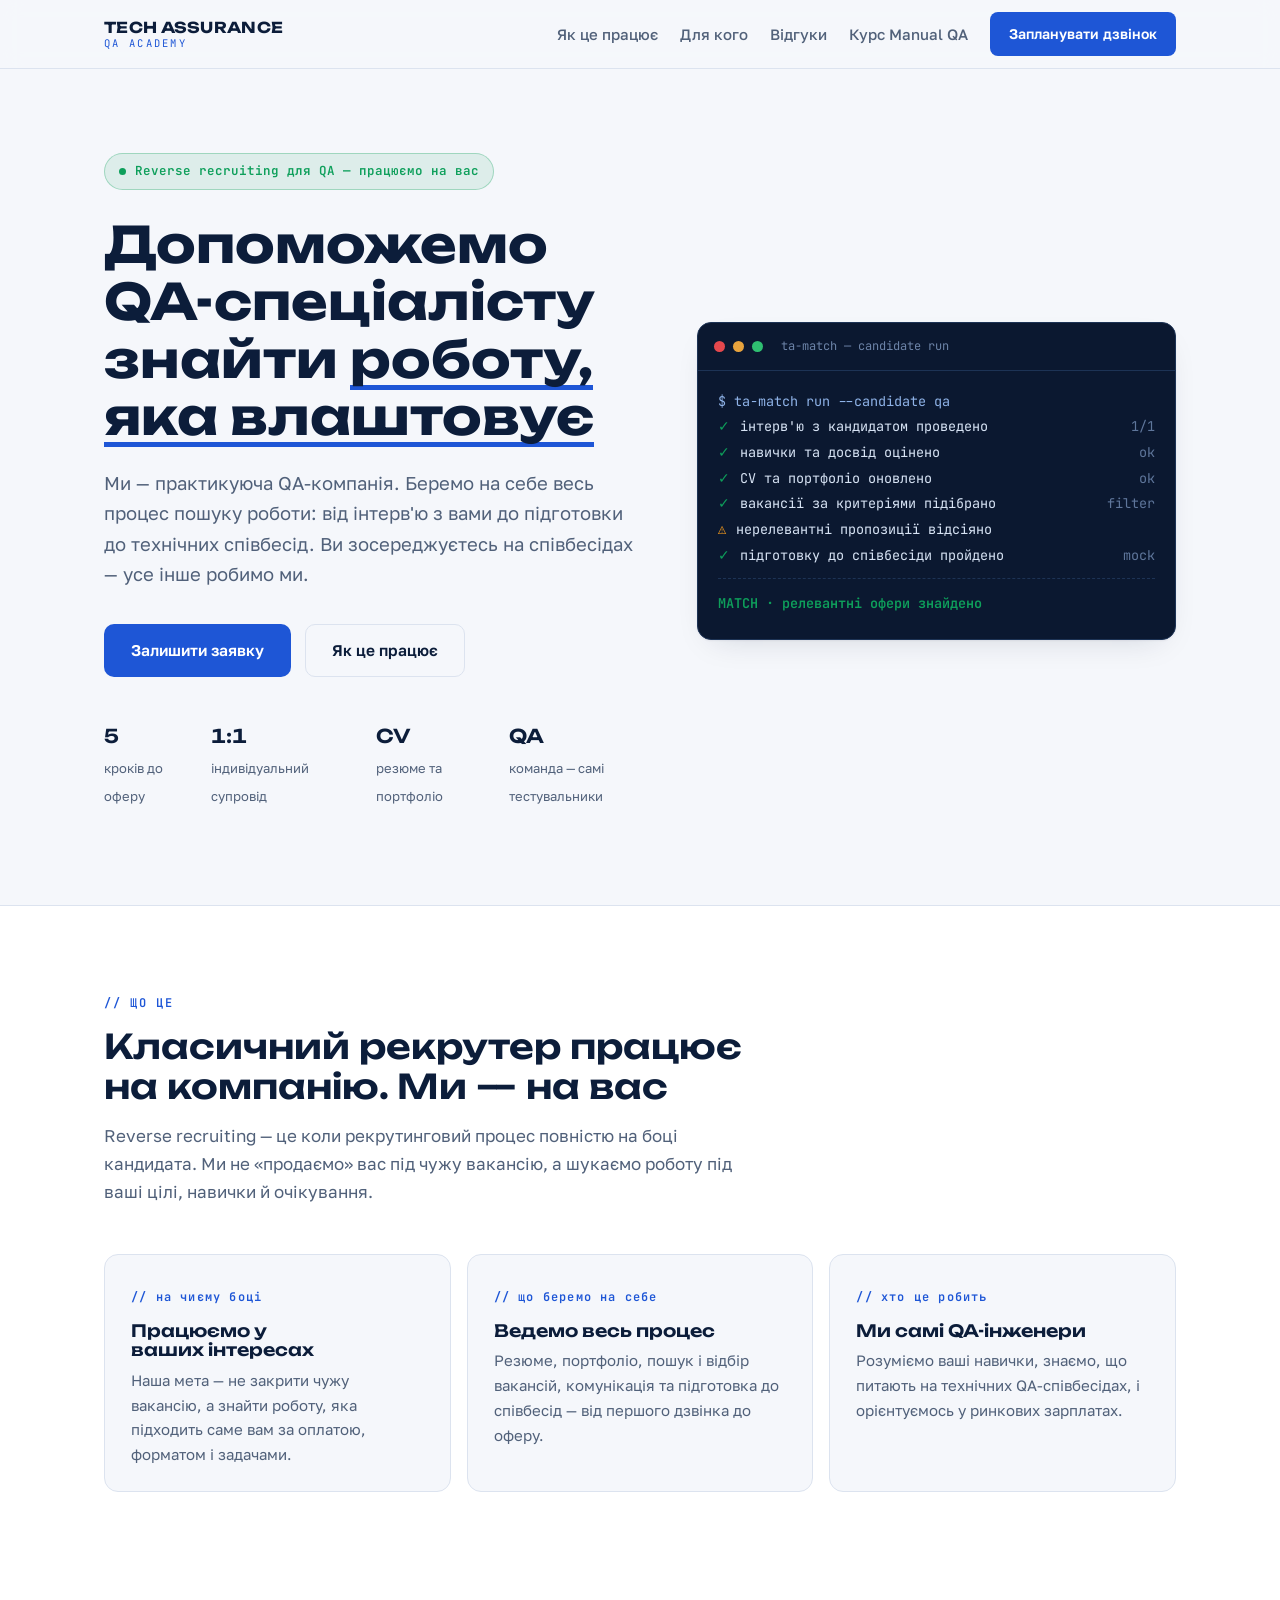
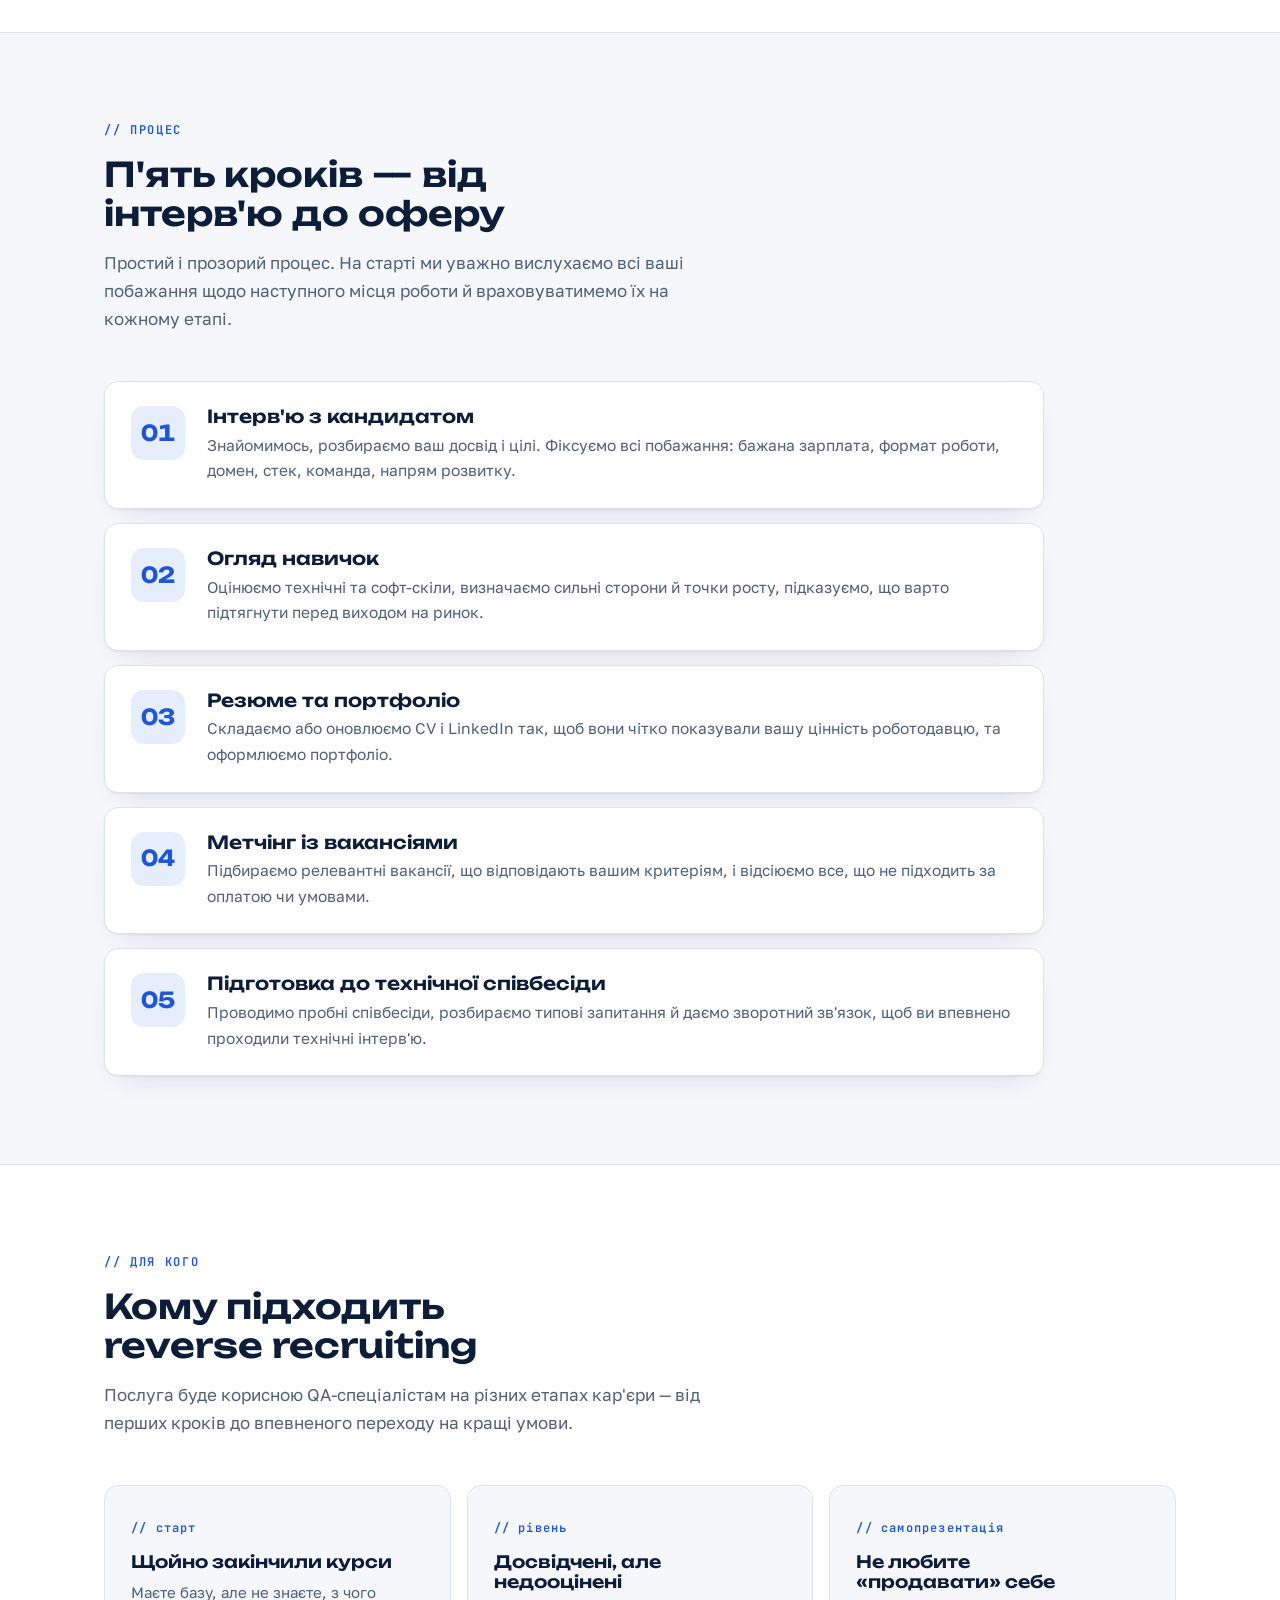
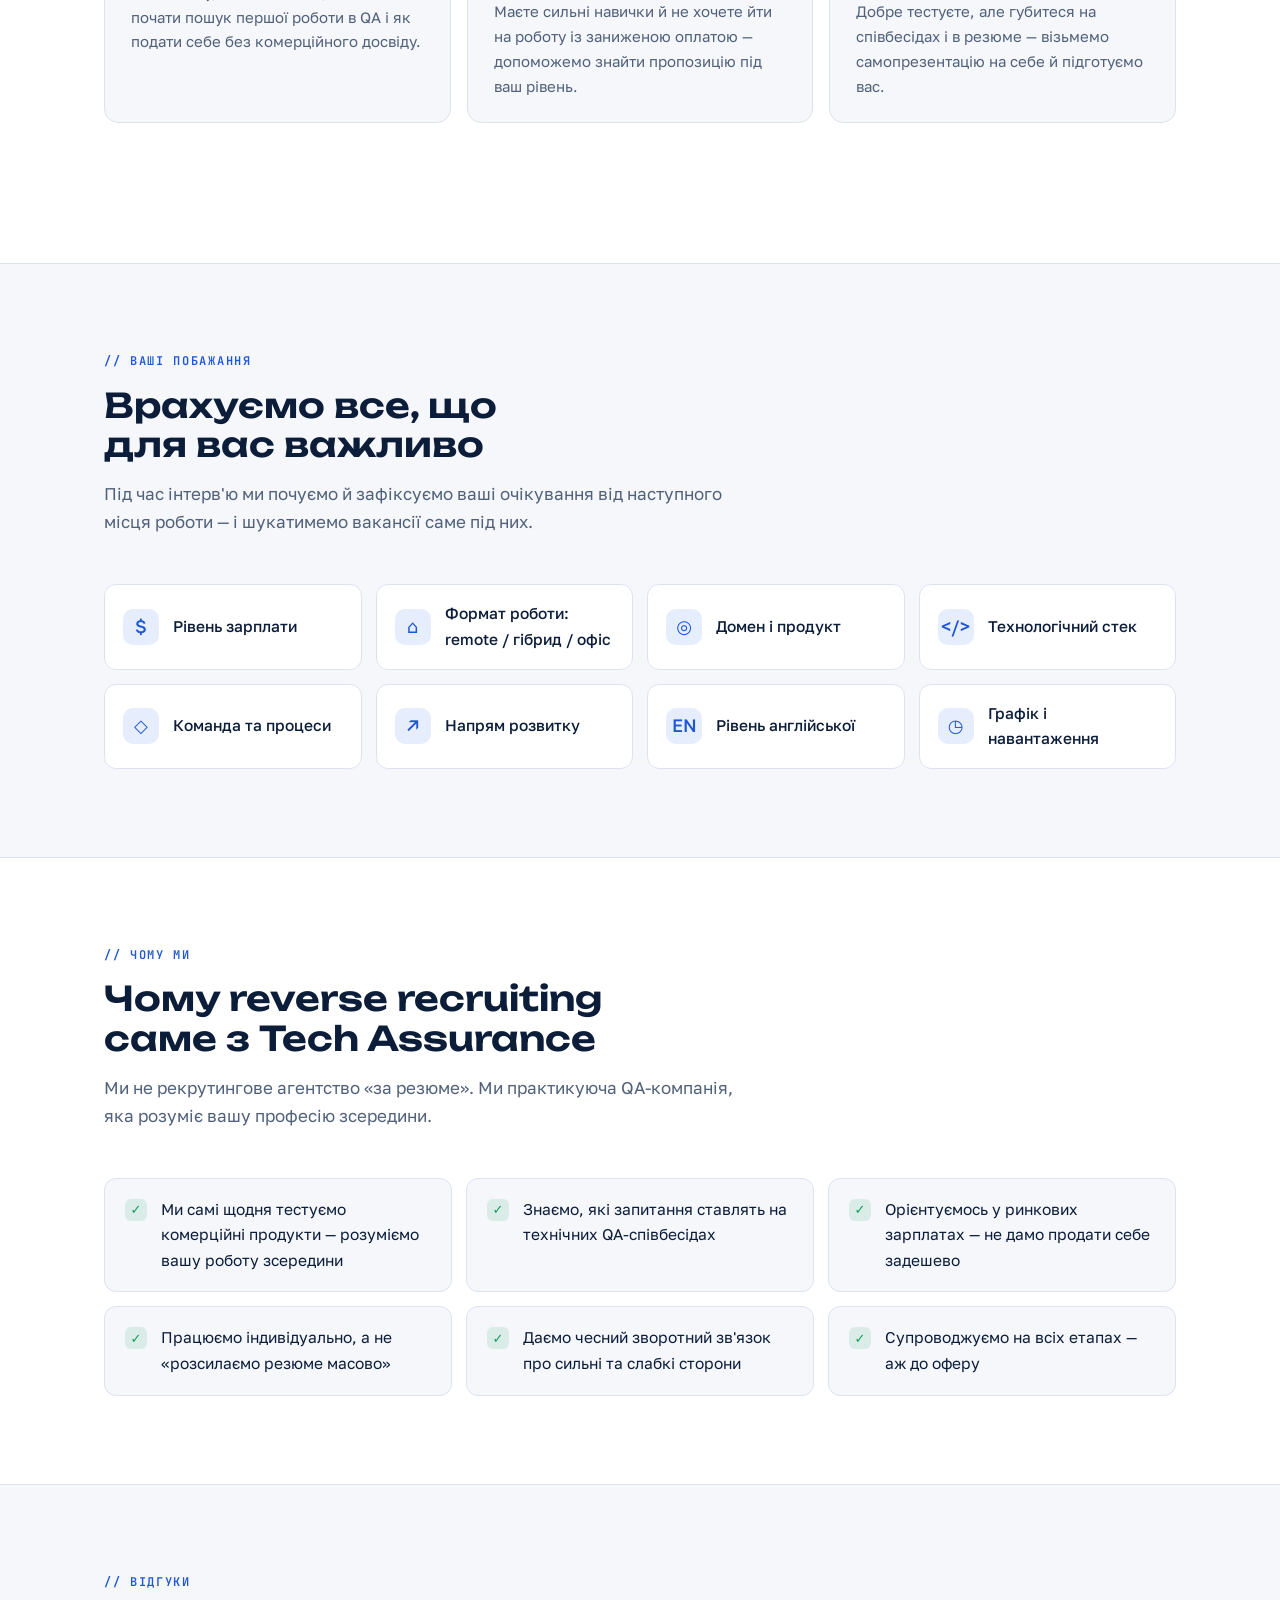
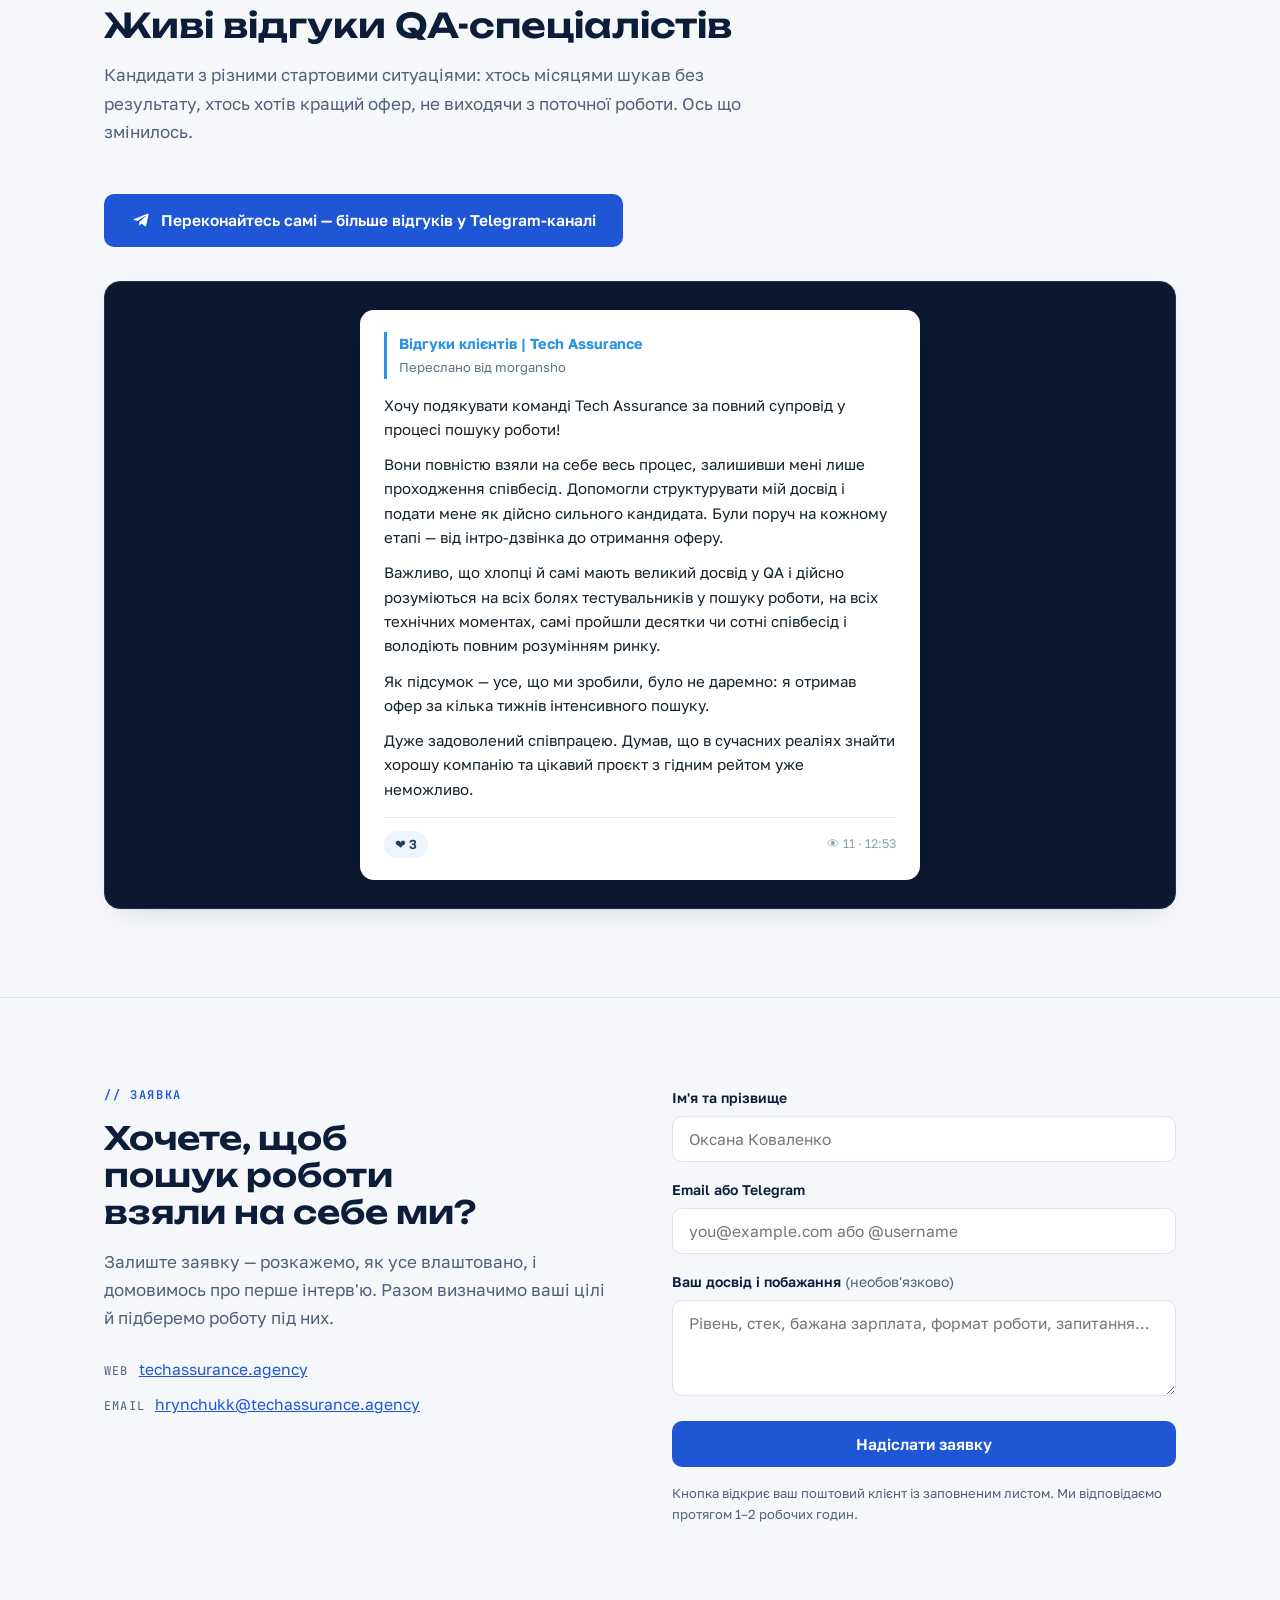
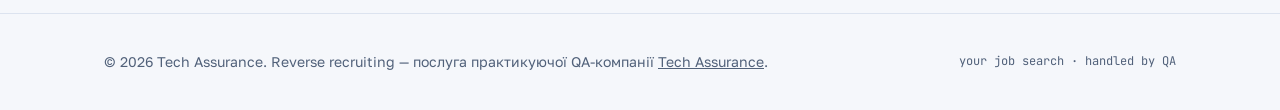
==== reverse-recruiting.html @ fc970a78 "Header CTA on Reverse Recruiting → "Запланувати дзвінок" (Calendly) Replace the header's "Залишити з" ====
<!DOCTYPE html>
<html lang="uk">
<head>
<meta charset="UTF-8">
<meta name="viewport" content="width=device-width, initial-scale=1.0">
<title>Reverse Recruiting для QA — Tech Assurance</title>
<link rel="icon" href="assets/favicon.svg" type="image/svg+xml">
<link rel="icon" href="assets/favicon-32.png" sizes="32x32" type="image/png">
<link rel="apple-touch-icon" href="assets/apple-touch-icon.png">
<meta name="description" content="Reverse recruiting для QA-спеціалістів від практикуючої QA-компанії Tech Assurance. Беремо на себе весь процес пошуку роботи: інтерв'ю, огляд навичок, резюме, метчінг з вакансіями та підготовку до технічних співбесід.">
<link rel="preconnect" href="https://fonts.googleapis.com">
<link rel="preconnect" href="https://fonts.gstatic.com" crossorigin>
<link href="https://fonts.googleapis.com/css2?family=Unbounded:wght@500;600;700&family=Golos+Text:wght@400;500;600&family=JetBrains+Mono:wght@400;600&display=swap" rel="stylesheet">
<link rel="stylesheet" href="assets/styles.css">
<script>document.documentElement.classList.add("js");</script>
</head>
<body>

<header class="site-header">
  <div class="wrap">
    <a class="logo" href="index.html" aria-label="Tech Assurance — на головну">
      <strong>TECH ASSURANCE</strong>
      <span>QA Academy</span>
    </a>
    <nav class="nav" id="nav" aria-label="Основна навігація">
      <a href="#process">Як це працює</a>
      <a href="#who">Для кого</a>
      <a href="#reviews">Відгуки</a>
      <a href="index.html">Курс Manual QA</a>
      <a class="btn btn-primary btn-sm" href="https://calendly.com/team-techassurance/30min" target="_blank" rel="noopener">Запланувати дзвінок</a>
    </nav>
    <button class="nav-toggle" id="navToggle" aria-expanded="false" aria-controls="nav" aria-label="Відкрити меню">☰</button>
  </div>
</header>

<main id="top">

  <!-- ================= HERO ================= -->
  <section class="hero" aria-labelledby="hero-title">
    <div class="wrap">
      <div>
        <span class="hero-badge"><i class="dot" aria-hidden="true"></i>Reverse recruiting для QA — працюємо на вас</span>
        <h1 id="hero-title">Допоможемо QA-спеціалісту знайти <em>роботу, яка влаштовує</em></h1>
        <p class="hero-sub">Ми — практикуюча QA-компанія. Беремо на себе весь процес пошуку роботи: від інтерв'ю з вами до підготовки до технічних співбесід. Ви зосереджуєтесь на співбесідах — усе інше робимо ми.</p>
        <div class="hero-cta">
          <a class="btn btn-primary" href="#apply">Залишити заявку</a>
          <a class="btn btn-ghost" href="#process">Як це працює</a>
        </div>
        <div class="hero-stats" role="list">
          <div role="listitem"><strong>5</strong><span>кроків до оферу</span></div>
          <div role="listitem"><strong>1:1</strong><span>індивідуальний супровід</span></div>
          <div role="listitem"><strong>CV</strong><span>резюме та портфоліо</span></div>
          <div role="listitem"><strong>QA</strong><span>команда — самі тестувальники</span></div>
        </div>
      </div>

      <div class="term" aria-hidden="true">
        <div class="term-bar"><i></i><i></i><i></i><span>ta-match — candidate run</span></div>
        <div class="term-body">
          <div class="line"><span class="cmd">$ ta-match run --candidate qa</span></div>
          <div class="line"><span class="ok">✓</span> інтерв'ю з кандидатом проведено <span class="dim">1/1</span></div>
          <div class="line"><span class="ok">✓</span> навички та досвід оцінено <span class="dim">ok</span></div>
          <div class="line"><span class="ok">✓</span> CV та портфоліо оновлено <span class="dim">ok</span></div>
          <div class="line"><span class="ok">✓</span> вакансії за критеріями підібрано <span class="dim">filter</span></div>
          <div class="line"><span class="warn-t">⚠</span> нерелевантні пропозиції відсіяно</div>
          <div class="line"><span class="ok">✓</span> підготовку до співбесіди пройдено <span class="dim">mock</span></div>
          <div class="line result">MATCH · релевантні офери знайдено</div>
        </div>
      </div>
    </div>
  </section>

  <!-- ================= WHAT IS RR ================= -->
  <section class="band" aria-labelledby="what-title">
    <div class="wrap">
      <div class="section-head reveal">
        <span class="eyebrow">// що це</span>
        <h2 id="what-title">Класичний рекрутер працює на компанію. Ми — на вас</h2>
        <p>Reverse recruiting — це коли рекрутинговий процес повністю на боці кандидата. Ми не «продаємо» вас під чужу вакансію, а шукаємо роботу під ваші цілі, навички й очікування.</p>
      </div>
      <div class="hire-cards">
        <div class="hire-card reveal">
          <span class="num">// на чиєму боці</span>
          <h3>Працюємо у ваших інтересах</h3>
          <p>Наша мета — не закрити чужу вакансію, а знайти роботу, яка підходить саме вам за оплатою, форматом і задачами.</p>
        </div>
        <div class="hire-card reveal">
          <span class="num">// що беремо на себе</span>
          <h3>Ведемо весь процес</h3>
          <p>Резюме, портфоліо, пошук і відбір вакансій, комунікація та підготовка до співбесід — від першого дзвінка до оферу.</p>
        </div>
        <div class="hire-card reveal">
          <span class="num">// хто це робить</span>
          <h3>Ми самі QA-інженери</h3>
          <p>Розуміємо ваші навички, знаємо, що питають на технічних QA-співбесідах, і орієнтуємось у ринкових зарплатах.</p>
        </div>
      </div>
    </div>
  </section>

  <!-- ================= PROCESS ================= -->
  <section id="process" aria-labelledby="process-title">
    <div class="wrap">
      <div class="section-head reveal">
        <span class="eyebrow">// процес</span>
        <h2 id="process-title">П'ять кроків — від інтерв'ю до оферу</h2>
        <p>Простий і прозорий процес. На старті ми уважно вислухаємо всі ваші побажання щодо наступного місця роботи й враховуватимемо їх на кожному етапі.</p>
      </div>
      <div class="rr-steps">
        <div class="rr-step reveal">
          <div>
            <h3>Інтерв'ю з кандидатом</h3>
            <p>Знайомимось, розбираємо ваш досвід і цілі. Фіксуємо всі побажання: бажана зарплата, формат роботи, домен, стек, команда, напрям розвитку.</p>
          </div>
        </div>
        <div class="rr-step reveal">
          <div>
            <h3>Огляд навичок</h3>
            <p>Оцінюємо технічні та софт-скіли, визначаємо сильні сторони й точки росту, підказуємо, що варто підтягнути перед виходом на ринок.</p>
          </div>
        </div>
        <div class="rr-step reveal">
          <div>
            <h3>Резюме та портфоліо</h3>
            <p>Складаємо або оновлюємо CV і LinkedIn так, щоб вони чітко показували вашу цінність роботодавцю, та оформлюємо портфоліо.</p>
          </div>
        </div>
        <div class="rr-step reveal">
          <div>
            <h3>Метчінг із вакансіями</h3>
            <p>Підбираємо релевантні вакансії, що відповідають вашим критеріям, і відсіюємо все, що не підходить за оплатою чи умовами.</p>
          </div>
        </div>
        <div class="rr-step reveal">
          <div>
            <h3>Підготовка до технічної співбесіди</h3>
            <p>Проводимо пробні співбесіди, розбираємо типові запитання й даємо зворотний зв'язок, щоб ви впевнено проходили технічні інтерв'ю.</p>
          </div>
        </div>
      </div>
    </div>
  </section>

  <!-- ================= WHO ================= -->
  <section class="band" id="who" aria-labelledby="who-title">
    <div class="wrap">
      <div class="section-head reveal">
        <span class="eyebrow">// для кого</span>
        <h2 id="who-title">Кому підходить reverse recruiting</h2>
        <p>Послуга буде корисною QA-спеціалістам на різних етапах кар'єри — від перших кроків до впевненого переходу на кращі умови.</p>
      </div>
      <div class="hire-cards">
        <div class="hire-card reveal">
          <span class="num">// старт</span>
          <h3>Щойно закінчили курси</h3>
          <p>Маєте базу, але не знаєте, з чого почати пошук першої роботи в QA і як подати себе без комерційного досвіду.</p>
        </div>
        <div class="hire-card reveal">
          <span class="num">// рівень</span>
          <h3>Досвідчені, але недооцінені</h3>
          <p>Маєте сильні навички й не хочете йти на роботу із заниженою оплатою — допоможемо знайти пропозицію під ваш рівень.</p>
        </div>
        <div class="hire-card reveal">
          <span class="num">// самопрезентація</span>
          <h3>Не любите «продавати» себе</h3>
          <p>Добре тестуєте, але губитеся на співбесідах і в резюме — візьмемо самопрезентацію на себе й підготуємо вас.</p>
        </div>
      </div>
    </div>
  </section>

  <!-- ================= WISHES ================= -->
  <section id="wishes" aria-labelledby="wishes-title">
    <div class="wrap">
      <div class="section-head reveal">
        <span class="eyebrow">// ваші побажання</span>
        <h2 id="wishes-title">Врахуємо все, що для вас важливо</h2>
        <p>Під час інтерв'ю ми почуємо й зафіксуємо ваші очікування від наступного місця роботи — і шукатимемо вакансії саме під них.</p>
      </div>
      <div class="wish-grid">
        <div class="wish reveal"><span class="ic" aria-hidden="true">$</span>Рівень зарплати</div>
        <div class="wish reveal"><span class="ic" aria-hidden="true">⌂</span>Формат роботи: remote / гібрид / офіс</div>
        <div class="wish reveal"><span class="ic" aria-hidden="true">◎</span>Домен і продукт</div>
        <div class="wish reveal"><span class="ic" aria-hidden="true">&lt;/&gt;</span>Технологічний стек</div>
        <div class="wish reveal"><span class="ic" aria-hidden="true">◇</span>Команда та процеси</div>
        <div class="wish reveal"><span class="ic" aria-hidden="true">↗</span>Напрям розвитку</div>
        <div class="wish reveal"><span class="ic" aria-hidden="true">EN</span>Рівень англійської</div>
        <div class="wish reveal"><span class="ic" aria-hidden="true">◷</span>Графік і навантаження</div>
      </div>
    </div>
  </section>

  <!-- ================= WHY US ================= -->
  <section class="band" id="why" aria-labelledby="why-title">
    <div class="wrap">
      <div class="section-head reveal">
        <span class="eyebrow">// чому ми</span>
        <h2 id="why-title">Чому reverse recruiting саме з Tech Assurance</h2>
        <p>Ми не рекрутингове агентство «за резюме». Ми практикуюча QA-компанія, яка розуміє вашу професію зсередини.</p>
      </div>
      <div class="skills-grid">
        <div class="skill reveal"><span class="tick">✓</span>Ми самі щодня тестуємо комерційні продукти — розуміємо вашу роботу зсередини</div>
        <div class="skill reveal"><span class="tick">✓</span>Знаємо, які запитання ставлять на технічних QA-співбесідах</div>
        <div class="skill reveal"><span class="tick">✓</span>Орієнтуємось у ринкових зарплатах — не дамо продати себе задешево</div>
        <div class="skill reveal"><span class="tick">✓</span>Працюємо індивідуально, а не «розсилаємо резюме масово»</div>
        <div class="skill reveal"><span class="tick">✓</span>Даємо чесний зворотний зв'язок про сильні та слабкі сторони</div>
        <div class="skill reveal"><span class="tick">✓</span>Супроводжуємо на всіх етапах — аж до оферу</div>
      </div>
    </div>
  </section>

  <!-- ================= REVIEWS ================= -->
  <section id="reviews" aria-labelledby="reviews-title">
    <div class="wrap">
      <div class="section-head reveal">
        <span class="eyebrow">// відгуки</span>
        <h2 id="reviews-title">Живі відгуки QA-спеціалістів</h2>
        <p>Кандидати з різними стартовими ситуаціями: хтось місяцями шукав без результату, хтось хотів кращий офер, не виходячи з поточної роботи. Ось що змінилось.</p>
      </div>
      <a class="btn btn-primary tg-cta reveal" href="https://t.me/+P1o6_Ioq15U5MjE6" target="_blank" rel="noopener">
        <svg viewBox="0 0 24 24" fill="currentColor" aria-hidden="true"><path d="M9.78 18.65l.28-4.23 7.68-6.92c.34-.31-.07-.46-.52-.19L7.74 13.3 3.64 12c-.88-.25-.89-.86.2-1.3l15.97-6.16c.73-.33 1.43.18 1.15 1.3l-2.72 12.81c-.19.91-.74 1.13-1.5.71l-4.14-3.05-1.99 1.93c-.23.23-.42.42-.83.42z"/></svg>
        Переконайтесь самі — більше відгуків у Telegram-каналі
      </a>
      <div class="carousel reveal" aria-roledescription="карусель" aria-label="Відгуки клієнтів">
        <button class="car-toggle" type="button" aria-label="Пауза / відтворення">Пауза</button>
        <button class="car-btn car-prev" type="button" aria-label="Попередній відгук">‹</button>
        <div class="car-viewport">
          <div class="car-track">
            <figure class="car-slide">
              <div class="tg-card">
                <div class="tg-head">
                  <span class="tg-chan">Відгуки клієнтів | Tech Assurance</span>
                  <span class="tg-fwd">Переслано від morgansho</span>
                </div>
                <div class="tg-body">
                  <p>Хочу подякувати команді Tech Assurance за повний супровід у процесі пошуку роботи!</p>
                  <p>Вони повністю взяли на себе весь процес, залишивши мені лише проходження співбесід. Допомогли структурувати мій досвід і подати мене як дійсно сильного кандидата. Були поруч на кожному етапі — від інтро-дзвінка до отримання оферу.</p>
                  <p>Важливо, що хлопці й самі мають великий досвід у QA і дійсно розуміються на всіх болях тестувальників у пошуку роботи, на всіх технічних моментах, самі пройшли десятки чи сотні співбесід і володіють повним розумінням ринку.</p>
                  <p>Як підсумок — усе, що ми зробили, було не даремно: я отримав офер за кілька тижнів інтенсивного пошуку.</p>
                  <p>Дуже задоволений співпрацею. Думав, що в сучасних реаліях знайти хорошу компанію та цікавий проєкт з гідним рейтом уже неможливо.</p>
                </div>
                <div class="tg-foot">
                  <span class="tg-react" aria-label="3 реакції">❤️ 3</span>
                  <span class="tg-meta">👁 11 · 12:53</span>
                </div>
              </div>
            </figure>
          </div>
        </div>
        <button class="car-btn car-next" type="button" aria-label="Наступний відгук">›</button>
        <div class="car-counter" aria-hidden="true">01 / 01</div>
      </div>
    </div>
  </section>

  <!-- ================= APPLY ================= -->
  <section class="apply" id="apply" aria-labelledby="apply-title">
    <div class="wrap apply-wrap">
      <div class="apply-side reveal">
        <span class="eyebrow">// заявка</span>
        <h2 id="apply-title">Хочете, щоб пошук роботи взяли на себе ми?</h2>
        <p>Залиште заявку — розкажемо, як усе влаштовано, і домовимось про перше інтерв'ю. Разом визначимо ваші цілі й підберемо роботу під них.</p>
        <ul class="apply-contacts">
          <li><span class="mono">Web</span><a href="https://www.techassurance.agency/" target="_blank" rel="noopener">techassurance.agency</a></li>
          <li><span class="mono">Email</span><a href="mailto:hrynchukk@techassurance.agency">hrynchukk@techassurance.agency</a></li>
        </ul>
      </div>
      <form class="form reveal" id="applyForm" data-mailto="hrynchukk@techassurance.agency" data-subject="Заявка на reverse recruiting (QA)">
        <div class="field">
          <label for="f-name">Ім'я та прізвище</label>
          <input id="f-name" name="name" type="text" required autocomplete="name" placeholder="Оксана Коваленко">
        </div>
        <div class="field">
          <label for="f-contact">Email або Telegram</label>
          <input id="f-contact" name="contact" type="text" required placeholder="you@example.com або @username">
        </div>
        <div class="field">
          <label for="f-message">Ваш досвід і побажання <span style="font-weight:400;color:var(--muted)">(необов'язково)</span></label>
          <textarea id="f-message" name="message" placeholder="Рівень, стек, бажана зарплата, формат роботи, запитання…"></textarea>
        </div>
        <button class="btn btn-primary" type="submit">Надіслати заявку</button>
        <p class="form-hint">Кнопка відкриє ваш поштовий клієнт із заповненим листом. Ми відповідаємо протягом 1–2 робочих годин.</p>
      </form>
    </div>
  </section>

</main>

<footer class="site-footer">
  <div class="wrap">
    <p>© 2026 Tech Assurance. Reverse recruiting — послуга практикуючої QA-компанії <a href="https://www.techassurance.agency/" target="_blank" rel="noopener">Tech Assurance</a>.</p>
    <p class="mono" style="font-size:12px;">your job search · handled by QA</p>
  </div>
</footer>

<script defer src="assets/main.js"></script>

</body>
</html>
---- assets/styles.css ----
/* ============================================================
   Tech Assurance QA Academy — landing page
   Фірмові кольори винесено в токени нижче: щоб привести сторінку
   у відповідність до брендбуку, достатньо замінити значення тут.
   ============================================================ */
:root {
  --paper: #f5f7fb;
  --card: #ffffff;
  --ink: #0c1d3a;
  --muted: #51617a;
  --line: #dce3ef;
  --accent: #1e56d6;        /* основний брендовий колір (кнопки, посилання) */
  --accent-ink: #ffffff;
  --accent-soft: #e6edfc;
  --pass: #0e9f5b;          /* семантика QA: тест пройдено */
  --fail: #e5484d;          /* семантика QA: дефект */
  --warn: #d98b1f;          /* семантика QA: попередження */
  --term-bg: #0b1830;       /* термінал у hero — завжди темний */
  --term-ink: #d7e3f4;
  --term-line: #1d3355;
  --shadow: 0 1px 2px rgba(12, 29, 58, .05), 0 12px 32px -16px rgba(12, 29, 58, .18);
}
@media (prefers-color-scheme: dark) {
  :root {
    --paper: #0a1424;
    --card: #101d33;
    --ink: #e8eef7;
    --muted: #93a3bc;
    --line: #223350;
    --accent: #5b8cff;
    --accent-ink: #071228;
    --accent-soft: #16294a;
    --pass: #2fbf71;
    --fail: #f0666b;
    --warn: #e8a33d;
    --shadow: 0 1px 2px rgba(0, 0, 0, .3), 0 12px 32px -16px rgba(0, 0, 0, .5);
  }
}
:root[data-theme="light"] {
  --paper: #f5f7fb; --card: #ffffff; --ink: #0c1d3a; --muted: #51617a;
  --line: #dce3ef; --accent: #1e56d6; --accent-ink: #ffffff; --accent-soft: #e6edfc;
  --pass: #0e9f5b; --fail: #e5484d; --warn: #d98b1f;
  --shadow: 0 1px 2px rgba(12, 29, 58, .05), 0 12px 32px -16px rgba(12, 29, 58, .18);
}
:root[data-theme="dark"] {
  --paper: #0a1424; --card: #101d33; --ink: #e8eef7; --muted: #93a3bc;
  --line: #223350; --accent: #5b8cff; --accent-ink: #071228; --accent-soft: #16294a;
  --pass: #2fbf71; --fail: #f0666b; --warn: #e8a33d;
  --shadow: 0 1px 2px rgba(0, 0, 0, .3), 0 12px 32px -16px rgba(0, 0, 0, .5);
}

* { margin: 0; padding: 0; box-sizing: border-box; }
html { scroll-behavior: smooth; }
@media (prefers-reduced-motion: reduce) {
  html { scroll-behavior: auto; }
  *, *::before, *::after { animation: none !important; transition: none !important; }
}
body {
  font-family: "Golos Text", system-ui, -apple-system, "Segoe UI", sans-serif;
  background: var(--paper);
  color: var(--ink);
  line-height: 1.65;
  font-size: 17px;
  -webkit-font-smoothing: antialiased;
}
h1, h2, h3 {
  font-family: "Unbounded", "Golos Text", system-ui, sans-serif;
  line-height: 1.15;
  text-wrap: balance;
  font-weight: 600;
}
a { color: var(--accent); }
a:focus-visible, button:focus-visible, input:focus-visible, textarea:focus-visible, summary:focus-visible {
  outline: 2px solid var(--accent);
  outline-offset: 2px;
  border-radius: 4px;
}
.mono { font-family: "JetBrains Mono", ui-monospace, "SF Mono", Consolas, monospace; }
.wrap { max-width: 1120px; margin: 0 auto; padding: 0 24px; }
.eyebrow {
  font-family: "JetBrains Mono", ui-monospace, monospace;
  font-size: 12px;
  font-weight: 600;
  letter-spacing: .14em;
  text-transform: uppercase;
  color: var(--accent);
  display: block;
  margin-bottom: 14px;
}
section { padding: 88px 0; }
.section-head { max-width: 640px; margin-bottom: 48px; }
.section-head h2 { font-size: clamp(24px, 3.4vw, 34px); margin-bottom: 16px; }
.section-head p { color: var(--muted); max-width: 60ch; }

/* ---------- header ---------- */
.site-header {
  position: sticky; top: 0; z-index: 50;
  background: color-mix(in srgb, var(--paper) 88%, transparent);
  backdrop-filter: blur(10px);
  border-bottom: 1px solid var(--line);
}
.site-header .wrap {
  display: flex; align-items: center; justify-content: space-between;
  height: 68px; gap: 24px;
}
.logo { display: flex; flex-direction: column; text-decoration: none; color: var(--ink); line-height: 1.2; }
.logo strong {
  font-family: "Unbounded", sans-serif; font-weight: 700;
  font-size: 15px; letter-spacing: .02em; white-space: nowrap;
}
.logo span {
  font-family: "JetBrains Mono", monospace; font-size: 10.5px;
  letter-spacing: .22em; text-transform: uppercase; color: var(--accent);
}
.nav { display: flex; gap: 22px; align-items: center; }
.nav a:not(.btn) {
  text-decoration: none; color: var(--muted); font-size: 15px; font-weight: 500;
  transition: color .15s;
}
.nav a:not(.btn):hover { color: var(--ink); }
.btn {
  display: inline-flex; align-items: center; justify-content: center; gap: 8px;
  font-family: inherit; font-size: 15.5px; font-weight: 600;
  padding: 13px 26px; border-radius: 10px; border: 1px solid transparent;
  cursor: pointer; text-decoration: none; white-space: nowrap;
  transition: transform .15s, box-shadow .15s, background .15s;
}
.btn-primary { background: var(--accent); color: var(--accent-ink); }
.btn-primary:hover { transform: translateY(-1px); box-shadow: 0 8px 20px -8px var(--accent); }
.btn-ghost { border-color: var(--line); color: var(--ink); background: transparent; }
.btn-ghost:hover { border-color: var(--accent); color: var(--accent); }
.btn-sm { padding: 9px 18px; font-size: 14px; border-radius: 8px; }
.nav-toggle {
  display: none; background: none; border: 1px solid var(--line); border-radius: 8px;
  width: 42px; height: 42px; cursor: pointer; color: var(--ink); font-size: 18px;
}
@media (max-width: 980px) {
  .nav {
    display: none; position: absolute; top: 68px; left: 0; right: 0;
    flex-direction: column; align-items: stretch; gap: 0;
    background: var(--paper); border-bottom: 1px solid var(--line); padding: 8px 24px 16px;
  }
  .nav.open { display: flex; }
  .nav a { padding: 12px 0; border-bottom: 1px solid var(--line); }
  .nav a:last-of-type { border-bottom: none; }
  .nav .btn { margin-top: 10px; }
  .nav-toggle { display: block; }
}

/* ---------- hero ---------- */
.hero { padding: 84px 0 96px; overflow: hidden; }
.hero .wrap {
  display: grid; grid-template-columns: minmax(0, 1.05fr) minmax(0, .95fr);
  gap: 64px; align-items: center;
}
.hero-badge {
  display: inline-flex; align-items: center; gap: 9px;
  font-family: "JetBrains Mono", monospace; font-size: 12.5px; font-weight: 600;
  color: var(--pass); background: color-mix(in srgb, var(--pass) 10%, transparent);
  border: 1px solid color-mix(in srgb, var(--pass) 30%, transparent);
  padding: 7px 14px; border-radius: 999px; margin-bottom: 26px;
}
.hero-badge .dot {
  width: 7px; height: 7px; border-radius: 50%; background: var(--pass);
  animation: pulse 2s infinite;
}
@keyframes pulse { 50% { opacity: .35; } }
.hero h1 { font-size: clamp(30px, 4.6vw, 50px); font-weight: 700; margin-bottom: 22px; }
.hero h1 em {
  font-style: normal; color: var(--ink);
  text-decoration: underline;
  text-decoration-color: var(--accent);
  text-decoration-thickness: 5px;
  text-underline-offset: 7px;
  text-decoration-skip-ink: none;
}
.hero-sub { color: var(--muted); font-size: 18.5px; max-width: 54ch; margin-bottom: 34px; }
.hero-cta { display: flex; gap: 14px; flex-wrap: wrap; margin-bottom: 44px; }
.hero-stats {
  display: grid; grid-template-columns: repeat(4, auto); gap: 12px 36px;
  justify-content: start;
}
.hero-stats div strong {
  display: block; font-family: "Unbounded", sans-serif;
  font-size: 19px; font-weight: 600; font-variant-numeric: tabular-nums;
}
.hero-stats div span { font-size: 13px; color: var(--muted); }
@media (max-width: 980px) {
  .hero .wrap { grid-template-columns: 1fr; gap: 48px; }
  .hero-stats { grid-template-columns: repeat(2, auto); }
}

/* терминал «прогону тестів» */
.term {
  background: var(--term-bg); color: var(--term-ink);
  border: 1px solid var(--term-line); border-radius: 14px;
  box-shadow: var(--shadow);
  font-family: "JetBrains Mono", ui-monospace, monospace;
  font-size: 13.5px; line-height: 1.9;
  overflow: hidden;
}
.term-bar {
  display: flex; align-items: center; gap: 8px;
  padding: 12px 16px; border-bottom: 1px solid var(--term-line);
}
.term-bar i { width: 11px; height: 11px; border-radius: 50%; display: block; }
.term-bar i:nth-child(1) { background: #e5484d; }
.term-bar i:nth-child(2) { background: #e8a33d; }
.term-bar i:nth-child(3) { background: #2fbf71; }
.term-bar span { margin-left: 10px; font-size: 12px; color: #6d84a8; }
.term-body { padding: 18px 20px 22px; overflow-x: auto; }
.term-body .line { display: flex; gap: 10px; white-space: nowrap; opacity: 0; animation: rise .4s ease forwards; }
.term-body .line:nth-child(1)  { animation-delay: .2s; }
.term-body .line:nth-child(2)  { animation-delay: .7s; }
.term-body .line:nth-child(3)  { animation-delay: 1.1s; }
.term-body .line:nth-child(4)  { animation-delay: 1.5s; }
.term-body .line:nth-child(5)  { animation-delay: 1.9s; }
.term-body .line:nth-child(6)  { animation-delay: 2.3s; }
.term-body .line:nth-child(7)  { animation-delay: 2.7s; }
.term-body .line:nth-child(8)  { animation-delay: 3.1s; }
.term-body .line:nth-child(9)  { animation-delay: 3.5s; }
.term-body .line:nth-child(10) { animation-delay: 4.1s; }
.term-body .line:nth-child(11) { animation-delay: 4.7s; }
@keyframes rise { from { opacity: 0; transform: translateY(4px); } to { opacity: 1; transform: none; } }
@media (prefers-reduced-motion: reduce) { .term-body .line { opacity: 1; } }
.term .ok { color: var(--pass); }
.term .warn-t { color: var(--warn); }
.term .cmd { color: #8fb3e8; }
.term .dim { color: #5f769b; margin-left: auto; }
.term .result {
  margin-top: 10px; padding-top: 12px; border-top: 1px dashed var(--term-line);
  color: var(--pass); font-weight: 600;
}

/* ---------- skills ---------- */
.band { background: var(--card); border-top: 1px solid var(--line); border-bottom: 1px solid var(--line); }
.skills-grid {
  display: grid; grid-template-columns: repeat(auto-fill, minmax(320px, 1fr));
  gap: 14px;
}
.skill {
  display: flex; gap: 14px; align-items: flex-start;
  background: var(--paper); border: 1px solid var(--line); border-radius: 12px;
  padding: 18px 20px; font-size: 15.5px;
}
.skill .tick {
  flex: none; width: 22px; height: 22px; margin-top: 2px;
  border-radius: 6px; background: color-mix(in srgb, var(--pass) 12%, transparent);
  color: var(--pass); display: grid; place-items: center; font-size: 13px; font-weight: 700;
}

/* ---------- format ---------- */
.spec {
  display: grid; grid-template-columns: repeat(auto-fit, minmax(240px, 1fr));
  gap: 14px;
}
.spec-item {
  background: var(--card); border: 1px solid var(--line); border-radius: 12px;
  padding: 22px 22px 20px;
}
.spec-item dt {
  font-family: "JetBrains Mono", monospace; font-size: 11.5px; font-weight: 600;
  letter-spacing: .12em; text-transform: uppercase; color: var(--muted); margin-bottom: 8px;
}
.spec-item dd { font-weight: 600; font-size: 17px; }
.format-note {
  margin-top: 28px; padding: 20px 24px; border-left: 3px solid var(--accent);
  background: var(--accent-soft); border-radius: 0 12px 12px 0;
  color: var(--ink); max-width: 70ch;
}

/* ---------- program ---------- */
.modules { display: grid; grid-template-columns: 1fr 1fr; gap: 16px; }
@media (max-width: 860px) { .modules { grid-template-columns: 1fr; } }
.module {
  background: var(--card); border: 1px solid var(--line); border-radius: 14px;
  padding: 26px 26px 22px; box-shadow: var(--shadow);
}
.module-code {
  font-family: "JetBrains Mono", monospace; font-size: 12px; font-weight: 600;
  color: var(--accent); letter-spacing: .1em; margin-bottom: 10px; display: block;
}
.module h3 { font-size: 17.5px; margin-bottom: 14px; }
.module ul { list-style: none; }
.module li {
  position: relative; padding-left: 22px; margin-bottom: 8px;
  font-size: 15px; color: var(--muted);
}
.module li::before {
  content: "▸"; position: absolute; left: 2px; color: var(--accent); font-size: 12px; top: 2px;
}

/* ---------- AI band ---------- */
.ai-band { background: var(--term-bg); color: var(--term-ink); }
.ai-band .eyebrow { color: #7ea6ff; }
.ai-band h2 { color: #ffffff; }
.ai-band .section-head p { color: #9db1cf; }
.ai-grid { display: grid; grid-template-columns: repeat(auto-fill, minmax(250px, 1fr)); gap: 12px; }
.ai-chip {
  font-size: 14.5px; padding: 14px 18px;
  background: #101f3c; border: 1px solid var(--term-line); border-radius: 10px;
  display: flex; gap: 10px; align-items: baseline;
}
.ai-chip .mono { color: #7ea6ff; font-size: 12px; flex: none; }
.ai-note {
  margin-top: 32px; max-width: 68ch; color: #9db1cf; font-size: 15.5px;
  padding-top: 24px; border-top: 1px dashed var(--term-line);
}
.ai-note strong { color: #ffffff; }

/* ---------- project checklist ---------- */
.project-wrap { display: grid; grid-template-columns: minmax(0, .9fr) minmax(0, 1.1fr); gap: 56px; align-items: start; }
@media (max-width: 900px) { .project-wrap { grid-template-columns: 1fr; } }
.checklist {
  background: var(--card); border: 1px solid var(--line); border-radius: 14px;
  box-shadow: var(--shadow); padding: 10px 0;
}
.checklist li {
  list-style: none; display: flex; gap: 14px; align-items: flex-start;
  padding: 12px 24px; font-size: 15.5px;
}
.checklist li + li { border-top: 1px solid var(--line); }
.checklist .box {
  flex: none; width: 20px; height: 20px; margin-top: 3px; border-radius: 5px;
  border: 1.5px solid var(--pass); color: var(--pass);
  display: grid; place-items: center; font-size: 12px; font-weight: 700;
  background: color-mix(in srgb, var(--pass) 8%, transparent);
}
.portfolio-note {
  margin-top: 24px; display: flex; gap: 12px; align-items: flex-start;
  font-size: 15.5px; color: var(--muted); max-width: 60ch;
}
.portfolio-note .mono { color: var(--pass); font-weight: 600; }

/* ---------- difference ---------- */
.diff-grid { display: grid; grid-template-columns: 1fr 1fr; gap: 8px 40px; max-width: 940px; }
@media (max-width: 800px) { .diff-grid { grid-template-columns: 1fr; } }
.diff-grid li {
  list-style: none; position: relative; padding: 10px 0 10px 30px;
  font-size: 15.5px; border-bottom: 1px solid var(--line);
}
.diff-grid li::before {
  content: "→"; position: absolute; left: 0; top: 10px;
  color: var(--accent); font-weight: 700;
}

/* ---------- employment path ---------- */
.path { display: grid; grid-template-columns: repeat(5, 1fr); gap: 14px; counter-reset: step; }
@media (max-width: 960px) { .path { grid-template-columns: 1fr; } }
.path-step {
  counter-increment: step;
  background: var(--paper); border: 1px solid var(--line); border-radius: 12px;
  padding: 22px 20px;
}
.path-step::before {
  content: "0" counter(step);
  font-family: "JetBrains Mono", monospace; font-size: 12px; font-weight: 600;
  color: var(--accent); display: block; margin-bottom: 10px; letter-spacing: .1em;
}
.path-step h3 { font-size: 15px; margin-bottom: 6px; font-family: "Golos Text", sans-serif; font-weight: 600; }
.path-step p { font-size: 13.5px; color: var(--muted); line-height: 1.5; }
.employ-note {
  margin-top: 36px; padding: 26px 30px; border-radius: 14px;
  background: color-mix(in srgb, var(--pass) 8%, var(--card));
  border: 1px solid color-mix(in srgb, var(--pass) 30%, var(--line));
  max-width: 72ch;
}
.employ-note strong { color: var(--pass); }
.hire-cards { display: grid; grid-template-columns: repeat(3, 1fr); gap: 16px; margin-bottom: 52px; }
@media (max-width: 900px) { .hire-cards { grid-template-columns: 1fr; } }
.hire-card {
  background: var(--paper); border: 1px solid var(--line); border-radius: 14px;
  padding: 26px 26px 24px;
}
.hire-card .num {
  font-family: "JetBrains Mono", monospace; font-size: 12px; font-weight: 600;
  color: var(--accent); letter-spacing: .1em;
}
.hire-card h3 { font-size: 17px; margin: 12px 0 8px; }
.hire-card p { font-size: 15px; color: var(--muted); }

/* ---------- salary grid ---------- */
.salary-grid { display: grid; grid-template-columns: repeat(5, minmax(0, 1fr)); gap: 14px; }
@media (max-width: 1080px) { .salary-grid { grid-template-columns: repeat(3, 1fr); } }
@media (max-width: 720px) { .salary-grid { grid-template-columns: repeat(2, 1fr); } }
@media (max-width: 480px) { .salary-grid { grid-template-columns: 1fr; } }
.sal-tile {
  background: var(--card); border: 1px solid var(--line); border-radius: 14px;
  padding: 24px 24px 0; box-shadow: var(--shadow);
  display: flex; flex-direction: column; overflow: hidden;
}
.sal-tile .level {
  font-family: "JetBrains Mono", monospace; font-size: 11.5px; font-weight: 600;
  letter-spacing: .12em; text-transform: uppercase; color: var(--muted);
}
.sal-tile .value {
  font-family: "Unbounded", sans-serif; font-weight: 700;
  font-size: clamp(22px, 2vw, 28px); font-variant-numeric: tabular-nums;
  margin: 10px 0 4px; color: var(--ink); white-space: nowrap;
}
.sal-tile .note { font-size: 13.5px; color: var(--muted); margin-bottom: 18px; }
.sal-plot { height: 110px; display: flex; align-items: flex-end; margin-top: auto; }
.sal-bar {
  width: 58px; height: var(--h); border-radius: 4px 4px 0 0;
  background: var(--bar); transition: height .8s ease;
}
.sal-bar.open {
  background: transparent;
  border: 2px dashed color-mix(in srgb, var(--accent) 55%, transparent);
  border-bottom: none;
}
.js .reveal:not(.in) .sal-bar { height: 0; }
.salary-src { margin-top: 24px; font-size: 13.5px; color: var(--muted); max-width: 70ch; }

/* ---------- apply ---------- */
.apply { border-top: 1px solid var(--line); }
.apply-wrap { display: grid; grid-template-columns: minmax(0, 1fr) minmax(0, 1fr); gap: 64px; }
@media (max-width: 900px) { .apply-wrap { grid-template-columns: 1fr; gap: 40px; } }
.apply h2 { font-size: clamp(24px, 3.2vw, 32px); margin-bottom: 18px; }
.apply-side p { color: var(--muted); max-width: 52ch; margin-bottom: 24px; }
.apply-contacts { list-style: none; display: grid; gap: 10px; font-size: 15.5px; }
.apply-contacts .mono { color: var(--muted); font-size: 12px; letter-spacing: .1em; text-transform: uppercase; margin-right: 10px; }
.form { display: grid; gap: 16px; }
.field label { display: block; font-size: 14px; font-weight: 600; margin-bottom: 7px; }
.field input, .field textarea {
  width: 100%; font-family: inherit; font-size: 15.5px; color: var(--ink);
  background: var(--card); border: 1px solid var(--line); border-radius: 10px;
  padding: 13px 16px; transition: border-color .15s;
}
.field input:focus, .field textarea:focus { border-color: var(--accent); outline: none; }
.field textarea { resize: vertical; min-height: 96px; }
.form-hint { font-size: 13px; color: var(--muted); }

/* ---------- footer ---------- */
.site-footer { border-top: 1px solid var(--line); padding: 36px 0; }
.site-footer .wrap {
  display: flex; justify-content: space-between; align-items: center;
  gap: 20px; flex-wrap: wrap;
}
.site-footer p { font-size: 14px; color: var(--muted); }
.site-footer a { color: var(--muted); }
.site-footer a:hover { color: var(--accent); }

/* scroll reveal — застосовується лише коли доступний JS (клас .js на <html>) */
.js .reveal { opacity: 0; transform: translateY(16px); transition: opacity .6s ease, transform .6s ease; }
.js .reveal.in { opacity: 1; transform: none; }
@media (prefers-reduced-motion: reduce) { .js .reveal { opacity: 1; transform: none; } }


/* ============================================================
   Reverse Recruiting — специфічні компоненти
   ============================================================ */
/* процес: вертикальний нумерований список */
.rr-steps { display: grid; gap: 14px; counter-reset: rr; max-width: 940px; }
.rr-step {
  counter-increment: rr;
  display: grid; grid-template-columns: auto 1fr; gap: 22px; align-items: start;
  background: var(--card); border: 1px solid var(--line); border-radius: 14px;
  padding: 24px 26px; box-shadow: var(--shadow);
}
.rr-step::before {
  content: counter(rr, decimal-leading-zero);
  font-family: "Unbounded", sans-serif; font-weight: 700; font-size: 22px;
  color: var(--accent); background: var(--accent-soft);
  width: 54px; height: 54px; border-radius: 13px;
  display: grid; place-items: center; font-variant-numeric: tabular-nums;
}
.rr-step h3 { font-size: 18px; margin-bottom: 6px; }
.rr-step p { color: var(--muted); font-size: 15.5px; }
@media (max-width: 560px) {
  .rr-step { grid-template-columns: 1fr; gap: 12px; padding: 20px; }
  .rr-step::before { width: 44px; height: 44px; font-size: 18px; }
}

/* відгуки: Telegram CTA + карусель скріншотів */
.tg-cta {
  display: inline-flex; align-items: center; gap: 10px;
  background: var(--accent); color: var(--accent-ink); margin-bottom: 34px;
}
.tg-cta svg { width: 20px; height: 20px; flex: none; }
.tg-cta:hover { transform: translateY(-1px); box-shadow: 0 8px 20px -8px var(--accent); }

.carousel {
  position: relative; background: var(--term-bg);
  border: 1px solid var(--term-line); border-radius: 16px;
  padding: 28px 68px; box-shadow: var(--shadow); overflow: hidden;
}
.car-viewport { overflow: hidden; }
.car-track { display: flex; transition: transform .4s ease; will-change: transform; }
.car-slide { flex: 0 0 100%; display: flex; justify-content: center; align-items: flex-start; }
.car-slide img {
  max-width: 100%; max-height: 620px; width: auto; height: auto;
  border-radius: 12px; border: 1px solid var(--term-line); display: block;
}
.car-btn {
  position: absolute; top: 50%; transform: translateY(-50%);
  width: 46px; height: 46px; border-radius: 50%;
  background: rgba(255,255,255,.09); border: 1px solid var(--term-line);
  color: #fff; display: grid; place-items: center; cursor: pointer; z-index: 2;
  font-size: 20px; line-height: 1; transition: background .15s;
}
.car-btn:hover { background: rgba(255,255,255,.18); }
.car-prev { left: 14px; }
.car-next { right: 14px; }
.car-counter {
  position: absolute; bottom: 14px; left: 50%; transform: translateX(-50%);
  font-family: "JetBrains Mono", monospace; font-size: 12px; color: #cdd9e8;
  background: rgba(0,0,0,.45); padding: 5px 14px; border-radius: 999px; letter-spacing: .05em;
}
.car-toggle {
  position: absolute; top: 14px; right: 14px; z-index: 2;
  font-family: "JetBrains Mono", monospace; font-size: 11.5px; color: #cdd9e8;
  background: rgba(0,0,0,.45); border: 1px solid var(--term-line);
  padding: 5px 12px; border-radius: 999px; cursor: pointer;
}
.car-toggle:hover { background: rgba(0,0,0,.65); }
@media (max-width: 560px) {
  .carousel { padding: 18px 12px 42px; }
  .car-btn { width: 38px; height: 38px; font-size: 17px; }
  .car-prev { left: 8px; } .car-next { right: 8px; }
}

/* картка відгуку у стилі Telegram-повідомлення (фіксовано світла — як скріншот) */
.tg-card {
  max-width: 560px; width: 100%;
  background: #ffffff; color: #14212b;
  border-radius: 14px; padding: 22px 24px;
  box-shadow: 0 12px 34px -14px rgba(0, 0, 0, .55);
  text-align: left; font-size: 15px; line-height: 1.62;
}
.tg-card .tg-head {
  display: flex; flex-direction: column; gap: 2px; margin-bottom: 14px;
  padding-left: 12px; border-left: 3px solid #2b93e0;
}
.tg-card .tg-chan { color: #2b93e0; font-weight: 700; font-size: 14.5px; }
.tg-card .tg-fwd { color: #5b7387; font-size: 13px; }
.tg-card .tg-body p { margin-bottom: 11px; }
.tg-card .tg-body p:last-child { margin-bottom: 0; }
.tg-card .tg-foot {
  display: flex; align-items: center; gap: 14px;
  margin-top: 16px; padding-top: 13px; border-top: 1px solid #e6eef4;
}
.tg-card .tg-react {
  display: inline-flex; align-items: center; gap: 6px;
  background: #eef4fb; border-radius: 999px; padding: 3px 11px;
  font-size: 13px; font-weight: 600; color: #24405a;
}
.tg-card .tg-meta { margin-left: auto; color: #90a4b4; font-size: 12.5px; white-space: nowrap; }
@media (max-width: 560px) { .tg-card { padding: 18px; font-size: 14.5px; } }

/* побажання кандидата: картки-чипи */
.wish-grid { display: grid; grid-template-columns: repeat(auto-fill, minmax(240px, 1fr)); gap: 14px; }
.wish {
  display: flex; gap: 14px; align-items: center;
  background: var(--card); border: 1px solid var(--line); border-radius: 12px;
  padding: 16px 18px; font-size: 15.5px; font-weight: 500;
}
.wish .ic {
  flex: none; width: 36px; height: 36px; border-radius: 10px;
  background: var(--accent-soft); color: var(--accent);
  display: grid; place-items: center; font-size: 18px;
}
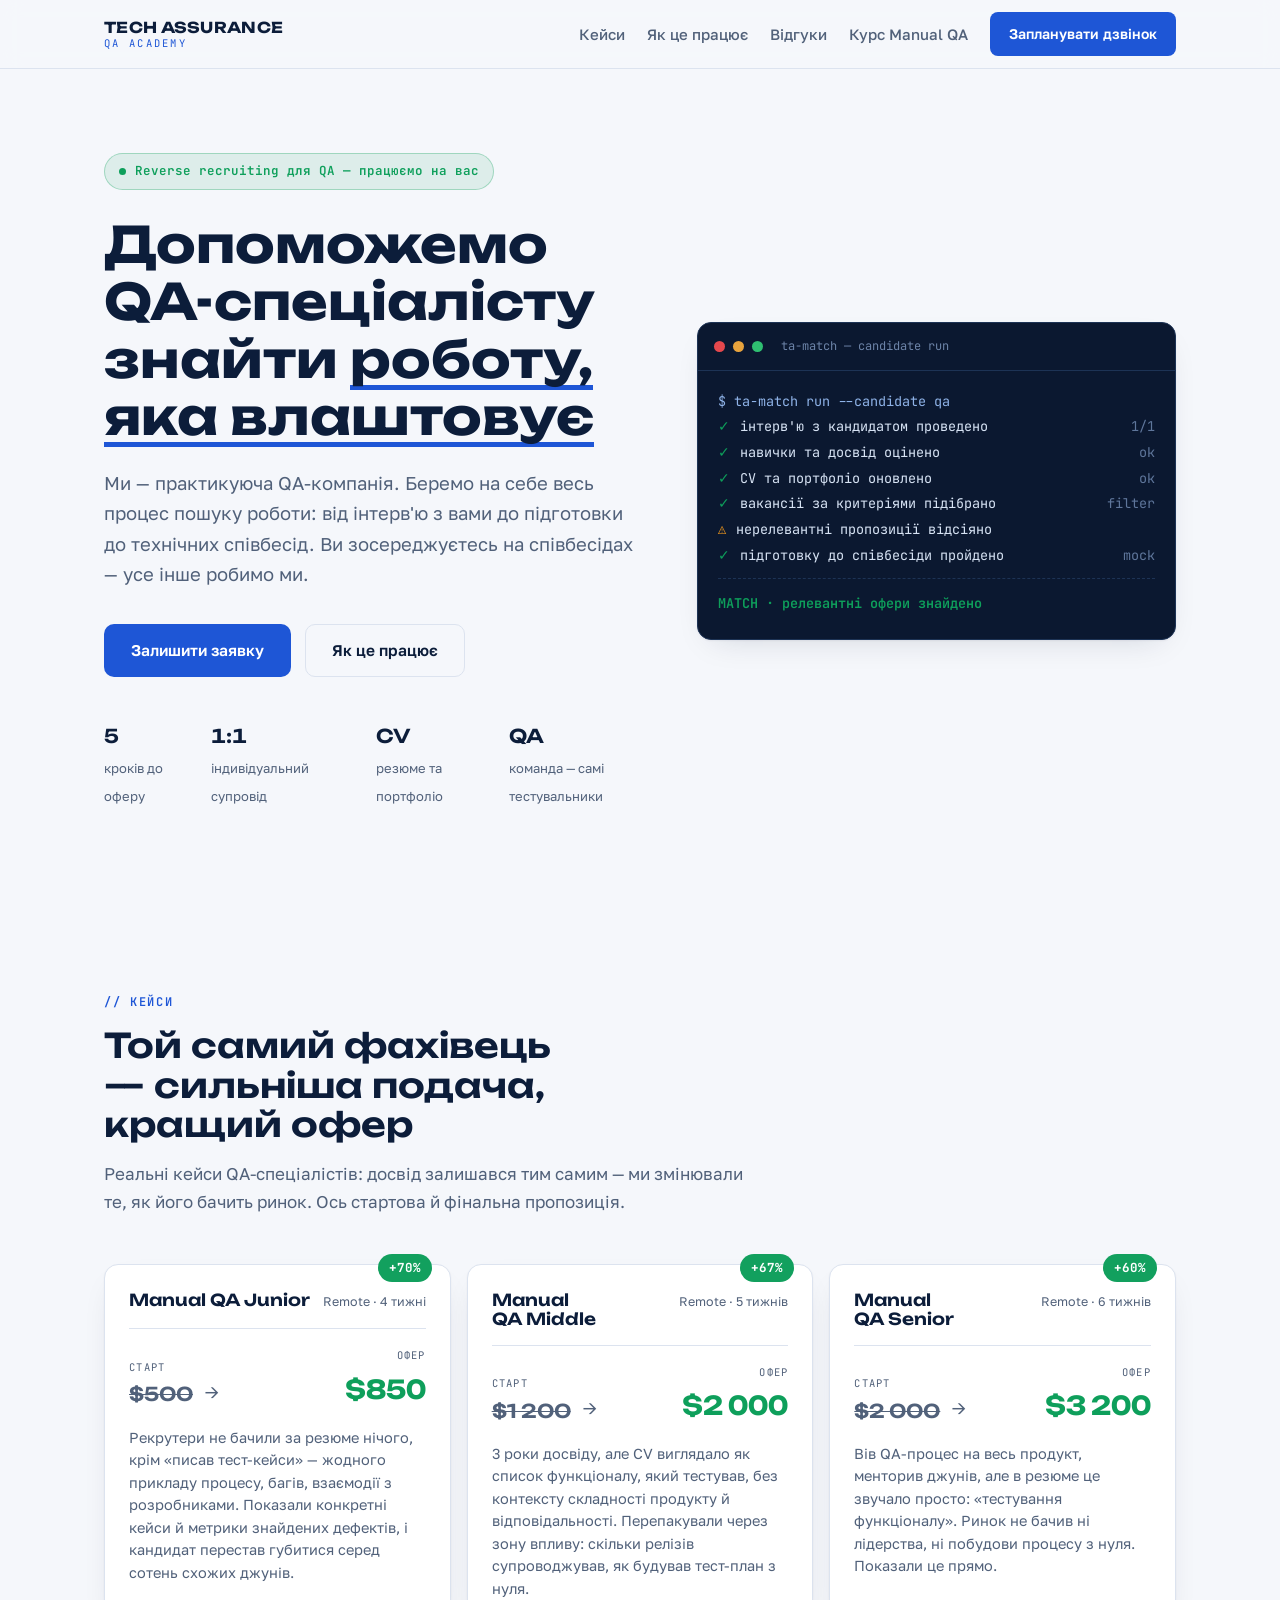
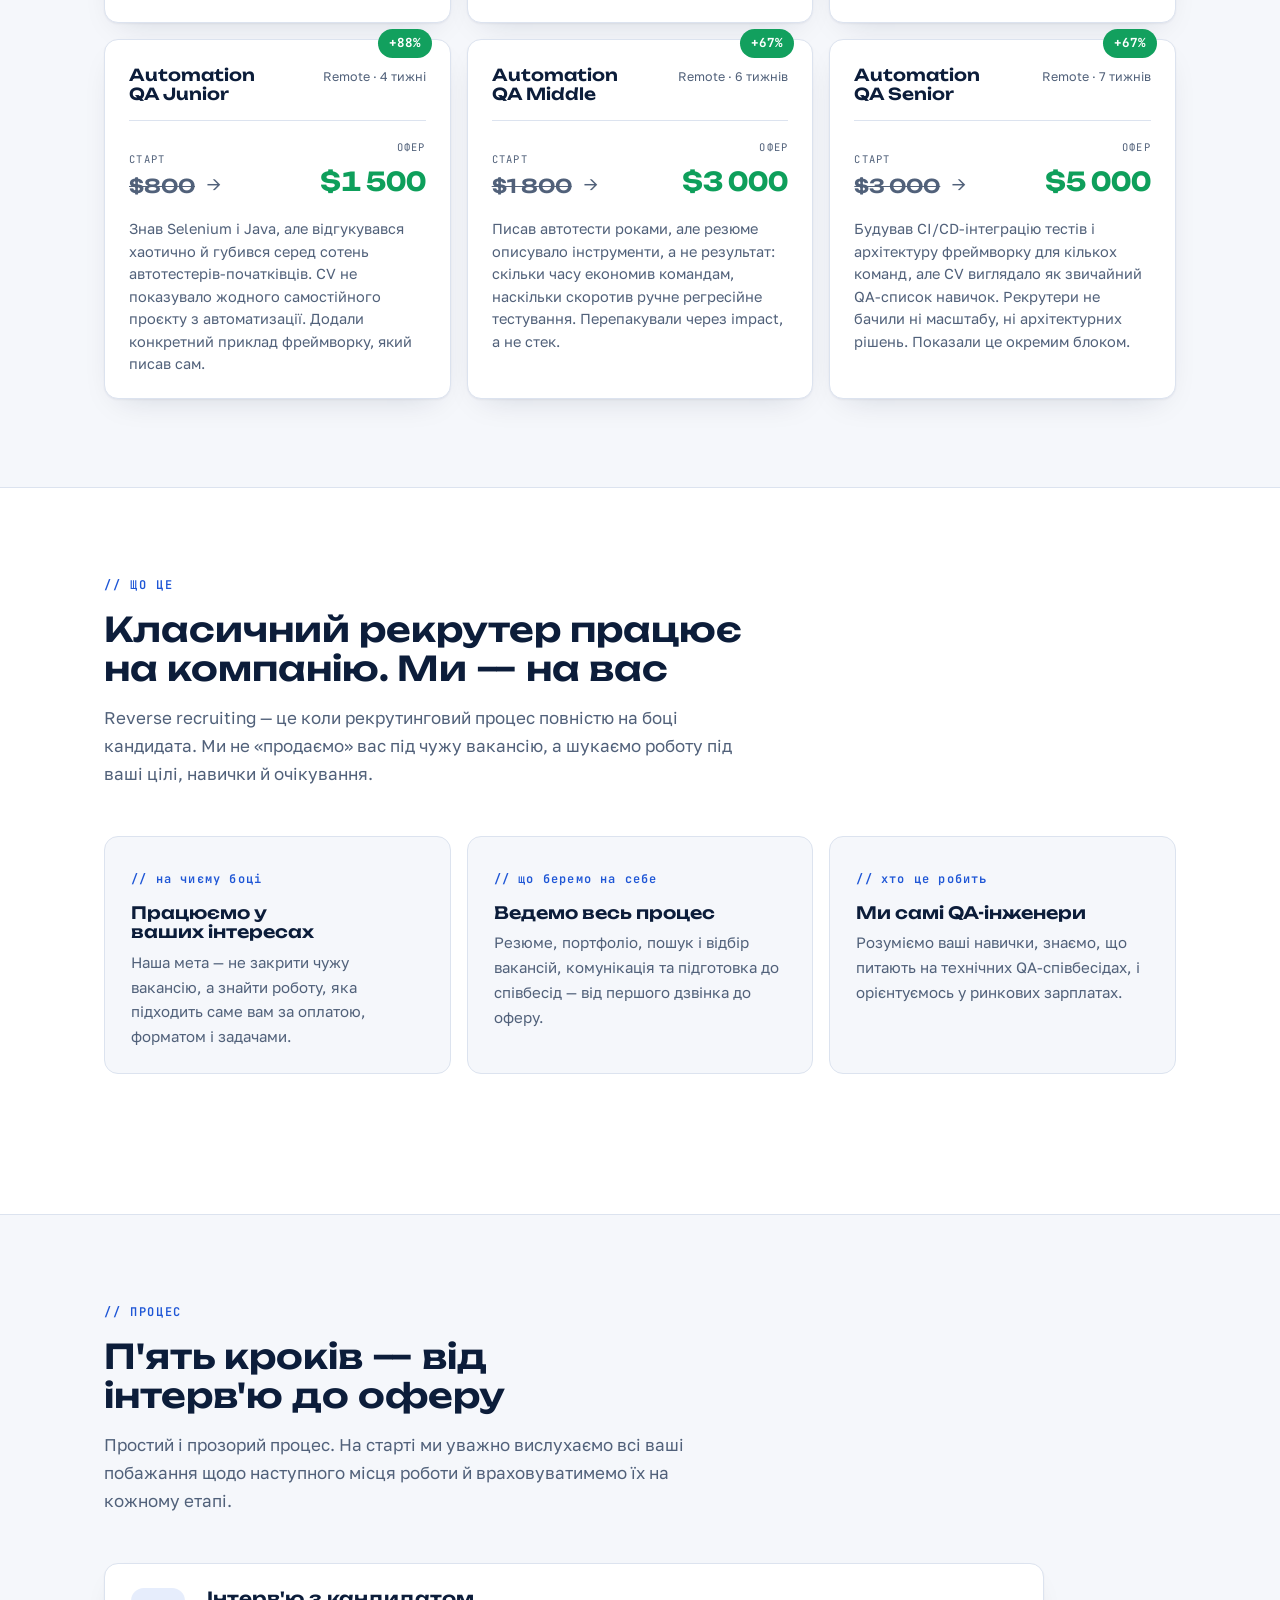
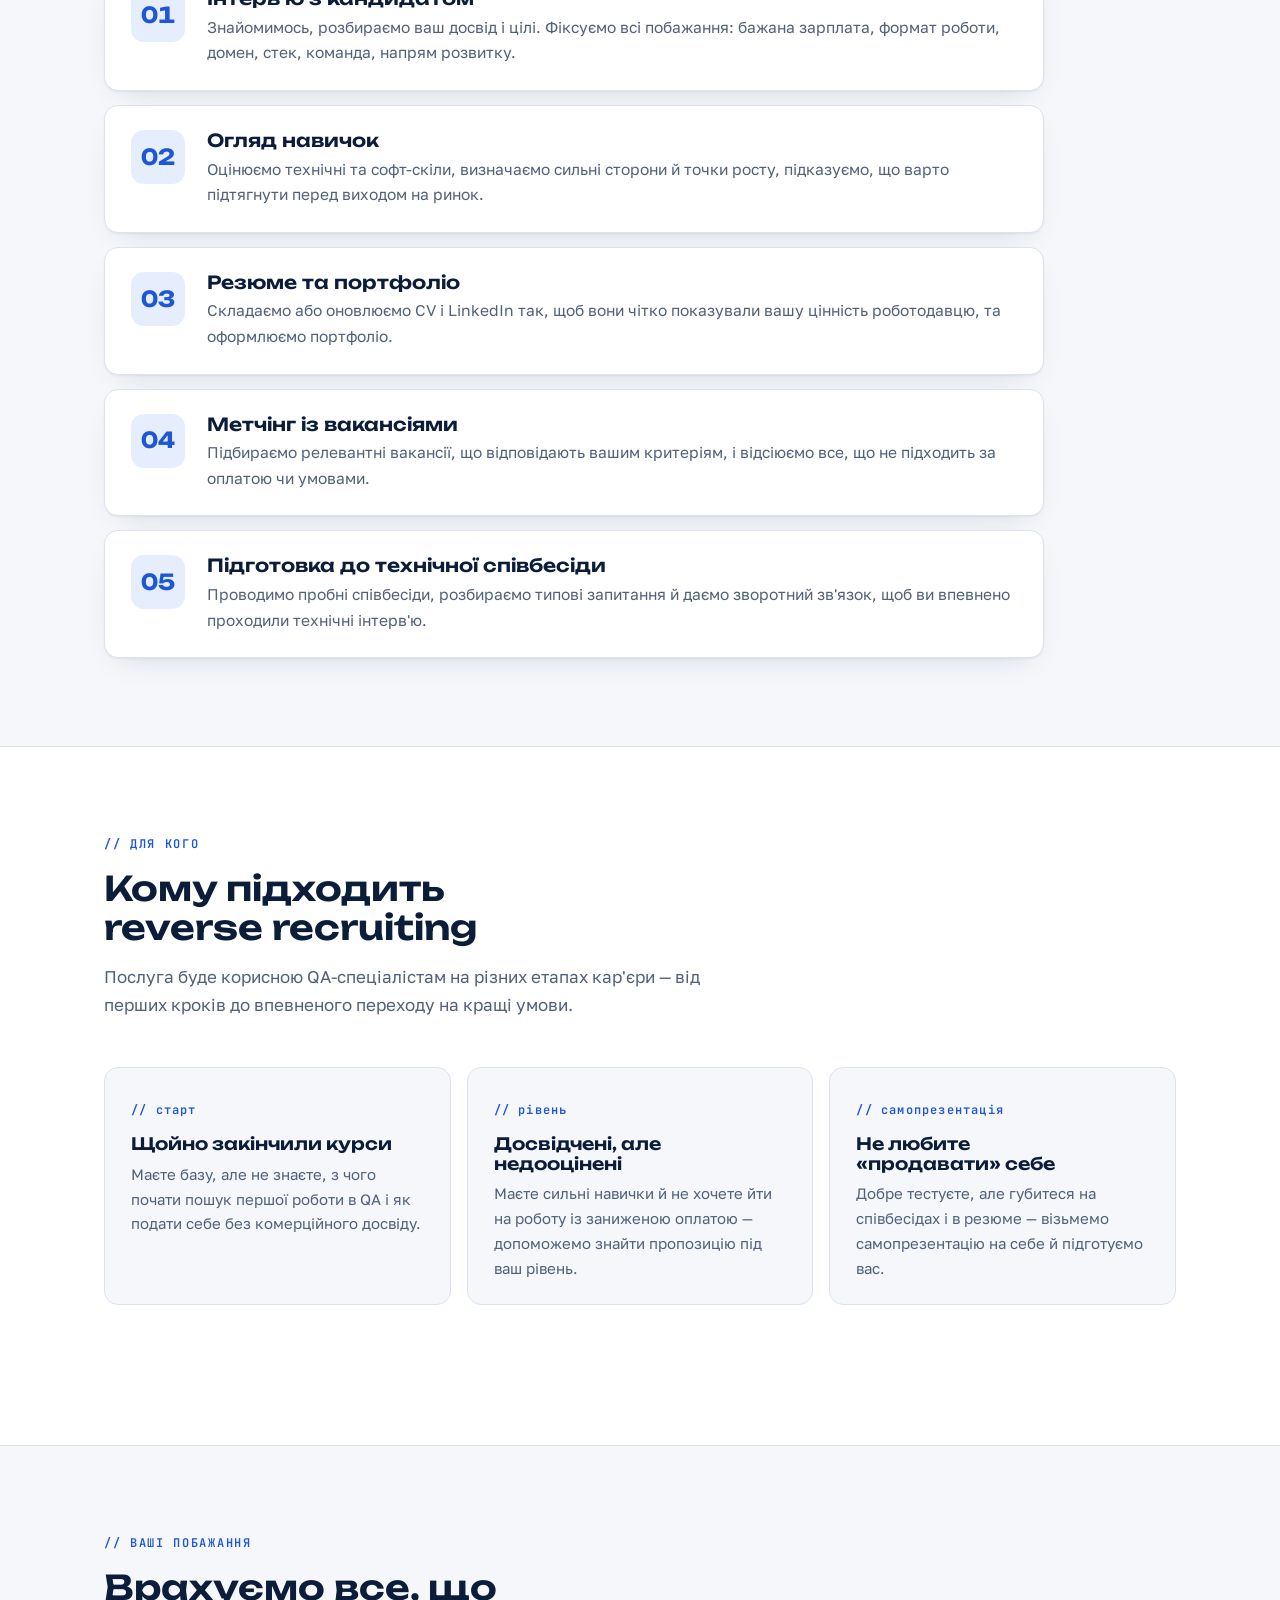
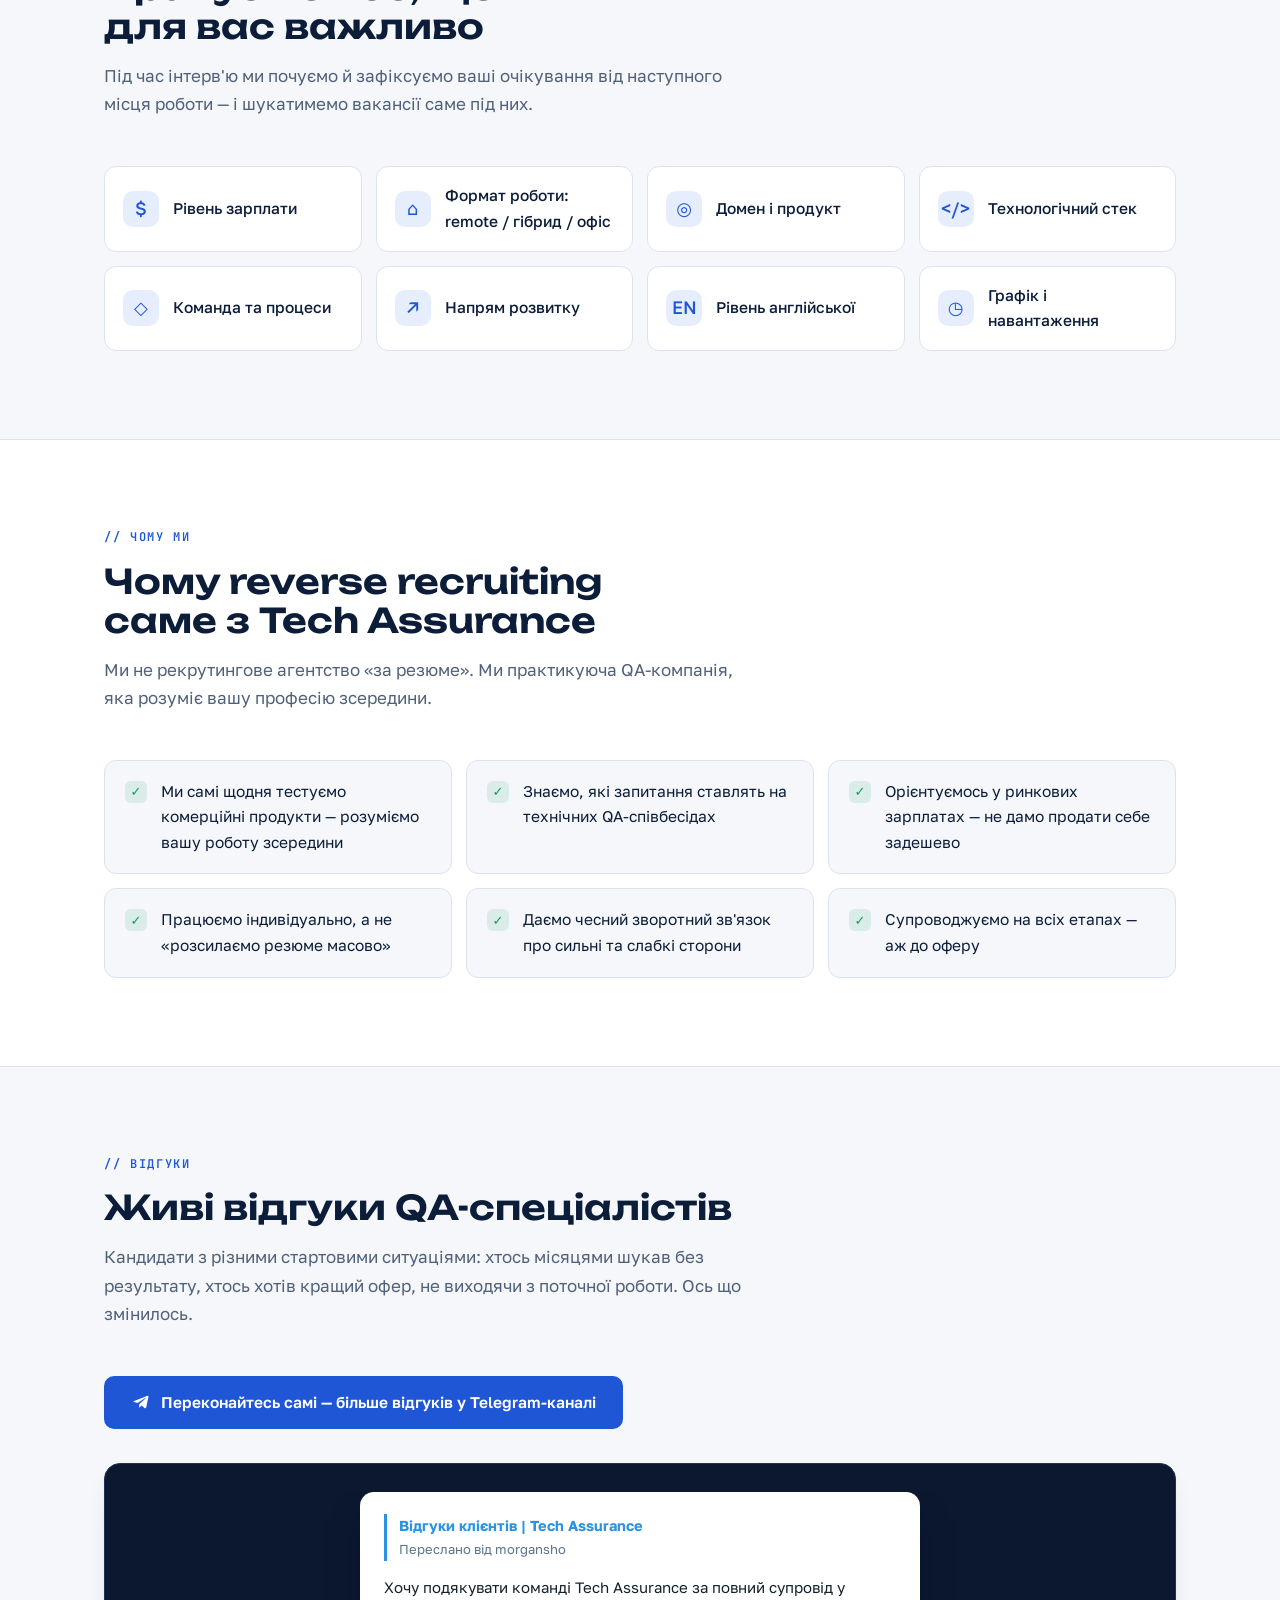
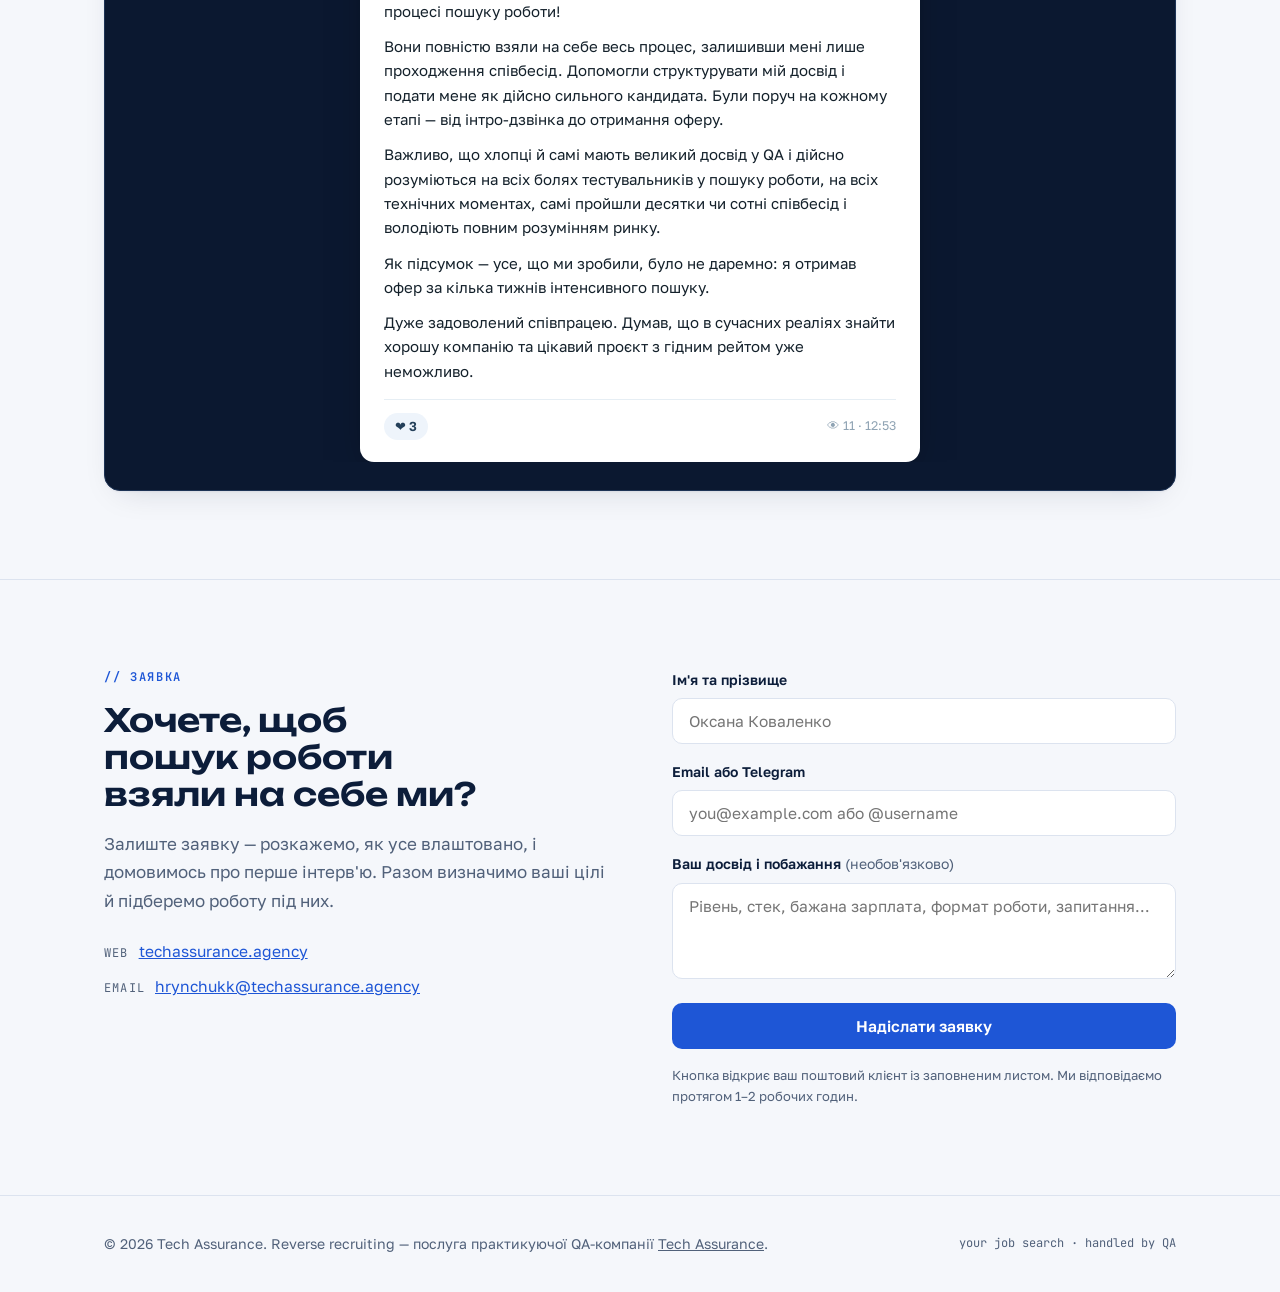
==== commit dafc7c04: "Add QA salary before/after cases section to Reverse Recruiting New "Кейси" section (placed right aft" ====
--- a/reverse-recruiting.html
+++ b/reverse-recruiting.html
@@ -12,6 +12,9 @@
 <link rel="preconnect" href="https://fonts.gstatic.com" crossorigin>
 <link href="https://fonts.googleapis.com/css2?family=Unbounded:wght@500;600;700&family=Golos+Text:wght@400;500;600&family=JetBrains+Mono:wght@400;600&display=swap" rel="stylesheet">
 <link rel="stylesheet" href="assets/styles.css">
+<!-- Vercel Web Analytics -->
+<script>window.va=window.va||function(){(window.vaq=window.vaq||[]).push(arguments);};</script>
+<script defer src="/_vercel/insights/script.js"></script>
 <script>document.documentElement.classList.add("js");</script>
 </head>
 <body>
@@ -23,11 +26,11 @@
       <span>QA Academy</span>
     </a>
     <nav class="nav" id="nav" aria-label="Основна навігація">
+      <a href="#cases">Кейси</a>
       <a href="#process">Як це працює</a>
-      <a href="#who">Для кого</a>
       <a href="#reviews">Відгуки</a>
       <a href="index.html">Курс Manual QA</a>
-      <a class="btn btn-primary btn-sm" href="https://calendly.com/team-techassurance/30min" target="_blank" rel="noopener">Запланувати дзвінок</a>
+      <a class="btn btn-primary btn-sm" href="https://calendly.com/team-techassurance/30min" target="_blank" rel="noopener" data-va="schedule_call">Запланувати дзвінок</a>
     </nav>
     <button class="nav-toggle" id="navToggle" aria-expanded="false" aria-controls="nav" aria-label="Відкрити меню">☰</button>
   </div>
@@ -44,7 +47,7 @@
         <p class="hero-sub">Ми — практикуюча QA-компанія. Беремо на себе весь процес пошуку роботи: від інтерв'ю з вами до підготовки до технічних співбесід. Ви зосереджуєтесь на співбесідах — усе інше робимо ми.</p>
         <div class="hero-cta">
           <a class="btn btn-primary" href="#apply">Залишити заявку</a>
-          <a class="btn btn-ghost" href="#process">Як це працює</a>
+          <a class="btn btn-ghost" href="#process" data-va="how_it_works">Як це працює</a>
         </div>
         <div class="hero-stats" role="list">
           <div role="listitem"><strong>5</strong><span>кроків до оферу</span></div>
@@ -66,6 +69,84 @@
           <div class="line"><span class="ok">✓</span> підготовку до співбесіди пройдено <span class="dim">mock</span></div>
           <div class="line result">MATCH · релевантні офери знайдено</div>
         </div>
+      </div>
+    </div>
+  </section>
+
+  <!-- ================= CASES ================= -->
+  <section id="cases" aria-labelledby="cases-title">
+    <div class="wrap">
+      <div class="section-head reveal">
+        <span class="eyebrow">// кейси</span>
+        <h2 id="cases-title">Той самий фахівець — сильніша подача, кращий офер</h2>
+        <p>Реальні кейси QA-спеціалістів: досвід залишався тим самим — ми змінювали те, як його бачить ринок. Ось стартова й фінальна пропозиція.</p>
+      </div>
+      <div class="cases-grid">
+        <article class="case-card reveal">
+          <span class="case-badge">+70%</span>
+          <div class="case-top"><h3>Manual QA Junior</h3><span class="case-meta">Remote · 4 тижні</span></div>
+          <div class="case-price">
+            <div class="cp-col"><span class="cp-label">Старт</span><span class="cp-old">$500</span></div>
+            <span class="cp-arrow" aria-hidden="true">→</span>
+            <div class="cp-col cp-col--end"><span class="cp-label">Офер</span><span class="cp-new">$850</span></div>
+          </div>
+          <p class="case-desc">Рекрутери не бачили за резюме нічого, крім «писав тест-кейси» — жодного прикладу процесу, багів, взаємодії з розробниками. Показали конкретні кейси й метрики знайдених дефектів, і кандидат перестав губитися серед сотень схожих джунів.</p>
+        </article>
+
+        <article class="case-card reveal">
+          <span class="case-badge">+67%</span>
+          <div class="case-top"><h3>Manual QA Middle</h3><span class="case-meta">Remote · 5 тижнів</span></div>
+          <div class="case-price">
+            <div class="cp-col"><span class="cp-label">Старт</span><span class="cp-old">$1&#8201;200</span></div>
+            <span class="cp-arrow" aria-hidden="true">→</span>
+            <div class="cp-col cp-col--end"><span class="cp-label">Офер</span><span class="cp-new">$2&#8201;000</span></div>
+          </div>
+          <p class="case-desc">3 роки досвіду, але CV виглядало як список функціоналу, який тестував, без контексту складності продукту й відповідальності. Перепакували через зону впливу: скільки релізів супроводжував, як будував тест-план з нуля.</p>
+        </article>
+
+        <article class="case-card reveal">
+          <span class="case-badge">+60%</span>
+          <div class="case-top"><h3>Manual QA Senior</h3><span class="case-meta">Remote · 6 тижнів</span></div>
+          <div class="case-price">
+            <div class="cp-col"><span class="cp-label">Старт</span><span class="cp-old">$2&#8201;000</span></div>
+            <span class="cp-arrow" aria-hidden="true">→</span>
+            <div class="cp-col cp-col--end"><span class="cp-label">Офер</span><span class="cp-new">$3&#8201;200</span></div>
+          </div>
+          <p class="case-desc">Вів QA-процес на весь продукт, менторив джунів, але в резюме це звучало просто: «тестування функціоналу». Ринок не бачив ні лідерства, ні побудови процесу з нуля. Показали це прямо.</p>
+        </article>
+
+        <article class="case-card reveal">
+          <span class="case-badge">+88%</span>
+          <div class="case-top"><h3>Automation QA Junior</h3><span class="case-meta">Remote · 4 тижні</span></div>
+          <div class="case-price">
+            <div class="cp-col"><span class="cp-label">Старт</span><span class="cp-old">$800</span></div>
+            <span class="cp-arrow" aria-hidden="true">→</span>
+            <div class="cp-col cp-col--end"><span class="cp-label">Офер</span><span class="cp-new">$1&#8201;500</span></div>
+          </div>
+          <p class="case-desc">Знав Selenium і Java, але відгукувався хаотично й губився серед сотень автотестерів-початківців. CV не показувало жодного самостійного проєкту з автоматизації. Додали конкретний приклад фреймворку, який писав сам.</p>
+        </article>
+
+        <article class="case-card reveal">
+          <span class="case-badge">+67%</span>
+          <div class="case-top"><h3>Automation QA Middle</h3><span class="case-meta">Remote · 6 тижнів</span></div>
+          <div class="case-price">
+            <div class="cp-col"><span class="cp-label">Старт</span><span class="cp-old">$1&#8201;800</span></div>
+            <span class="cp-arrow" aria-hidden="true">→</span>
+            <div class="cp-col cp-col--end"><span class="cp-label">Офер</span><span class="cp-new">$3&#8201;000</span></div>
+          </div>
+          <p class="case-desc">Писав автотести роками, але резюме описувало інструменти, а не результат: скільки часу економив командам, наскільки скоротив ручне регресійне тестування. Перепакували через impact, а не стек.</p>
+        </article>
+
+        <article class="case-card reveal">
+          <span class="case-badge">+67%</span>
+          <div class="case-top"><h3>Automation QA Senior</h3><span class="case-meta">Remote · 7 тижнів</span></div>
+          <div class="case-price">
+            <div class="cp-col"><span class="cp-label">Старт</span><span class="cp-old">$3&#8201;000</span></div>
+            <span class="cp-arrow" aria-hidden="true">→</span>
+            <div class="cp-col cp-col--end"><span class="cp-label">Офер</span><span class="cp-new">$5&#8201;000</span></div>
+          </div>
+          <p class="case-desc">Будував CI/CD-інтеграцію тестів і архітектуру фреймворку для кількох команд, але CV виглядало як звичайний QA-список навичок. Рекрутери не бачили ні масштабу, ні архітектурних рішень. Показали це окремим блоком.</p>
+        </article>
       </div>
     </div>
   </section>
--- a/assets/styles.css
+++ b/assets/styles.css
@@ -548,6 +548,45 @@
 .tg-card .tg-meta { margin-left: auto; color: #90a4b4; font-size: 12.5px; white-space: nowrap; }
 @media (max-width: 560px) { .tg-card { padding: 18px; font-size: 14.5px; } }
 
+/* ---------- кейси: зарплата до / після ---------- */
+.cases-grid { display: grid; grid-template-columns: repeat(3, 1fr); gap: 16px; }
+@media (max-width: 980px) { .cases-grid { grid-template-columns: repeat(2, 1fr); } }
+@media (max-width: 640px) { .cases-grid { grid-template-columns: 1fr; } }
+.case-card {
+  position: relative; background: var(--card);
+  border: 1px solid var(--line); border-radius: 14px;
+  padding: 26px 24px 22px; box-shadow: var(--shadow);
+}
+.case-badge {
+  position: absolute; top: -11px; right: 18px;
+  background: #12a05e; color: #ffffff;
+  font-family: "JetBrains Mono", monospace; font-size: 12.5px; font-weight: 700;
+  padding: 4px 11px; border-radius: 999px;
+}
+.case-top {
+  display: flex; justify-content: space-between; align-items: baseline; gap: 12px;
+  padding-bottom: 16px; margin-bottom: 18px; border-bottom: 1px solid var(--line);
+}
+.case-top h3 { font-size: 16.5px; }
+.case-meta { font-size: 12.5px; color: var(--muted); white-space: nowrap; }
+.case-price { display: flex; align-items: flex-end; gap: 12px; margin-bottom: 16px; }
+.cp-col { display: flex; flex-direction: column; gap: 3px; }
+.cp-col--end { margin-left: auto; text-align: right; align-items: flex-end; }
+.cp-label {
+  font-family: "JetBrains Mono", monospace; font-size: 10.5px;
+  letter-spacing: .12em; text-transform: uppercase; color: var(--muted);
+}
+.cp-old {
+  font-family: "Unbounded", sans-serif; font-weight: 600; font-size: 19px;
+  color: var(--muted); text-decoration: line-through; white-space: nowrap;
+}
+.cp-new {
+  font-family: "Unbounded", sans-serif; font-weight: 700; font-size: 26px;
+  color: var(--pass); font-variant-numeric: tabular-nums; white-space: nowrap;
+}
+.cp-arrow { color: var(--muted); font-size: 18px; padding-bottom: 3px; }
+.case-desc { font-size: 14.5px; color: var(--muted); line-height: 1.55; }
+
 /* побажання кандидата: картки-чипи */
 .wish-grid { display: grid; grid-template-columns: repeat(auto-fill, minmax(240px, 1fr)); gap: 14px; }
 .wish {
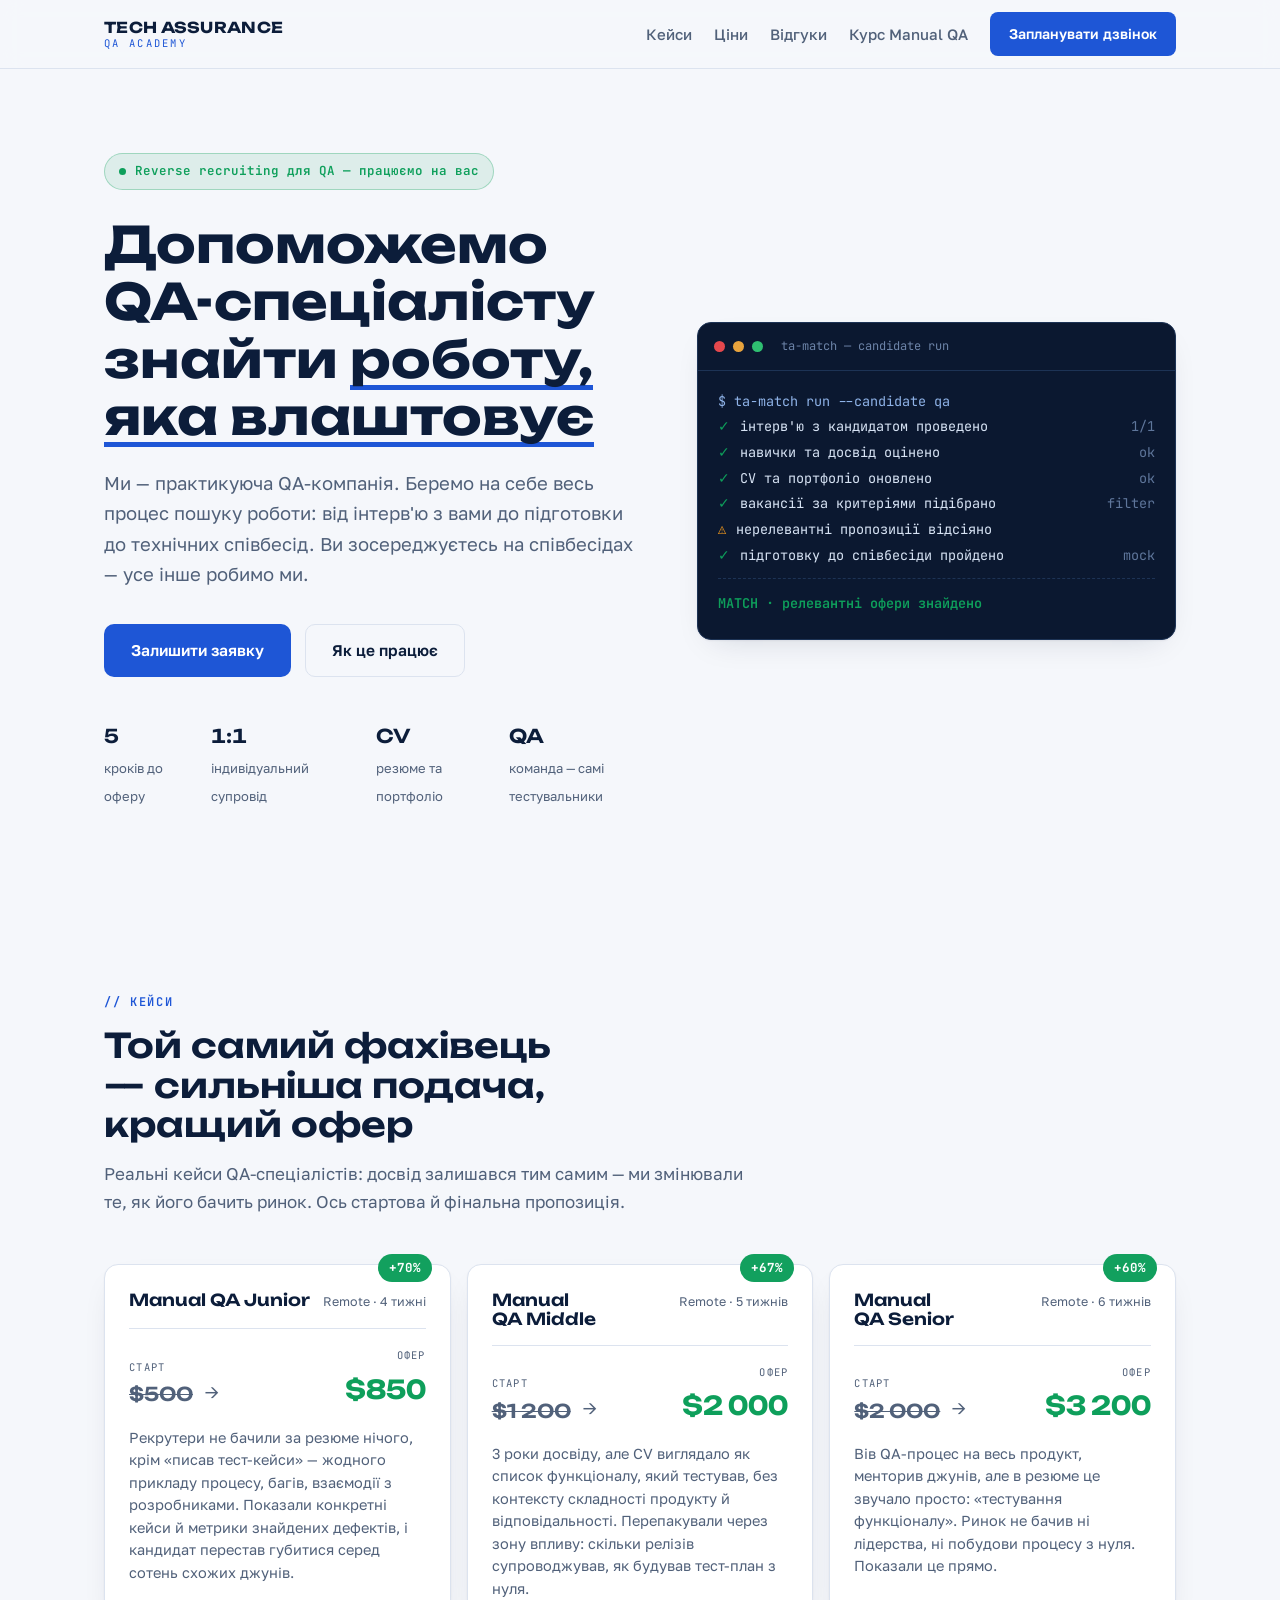
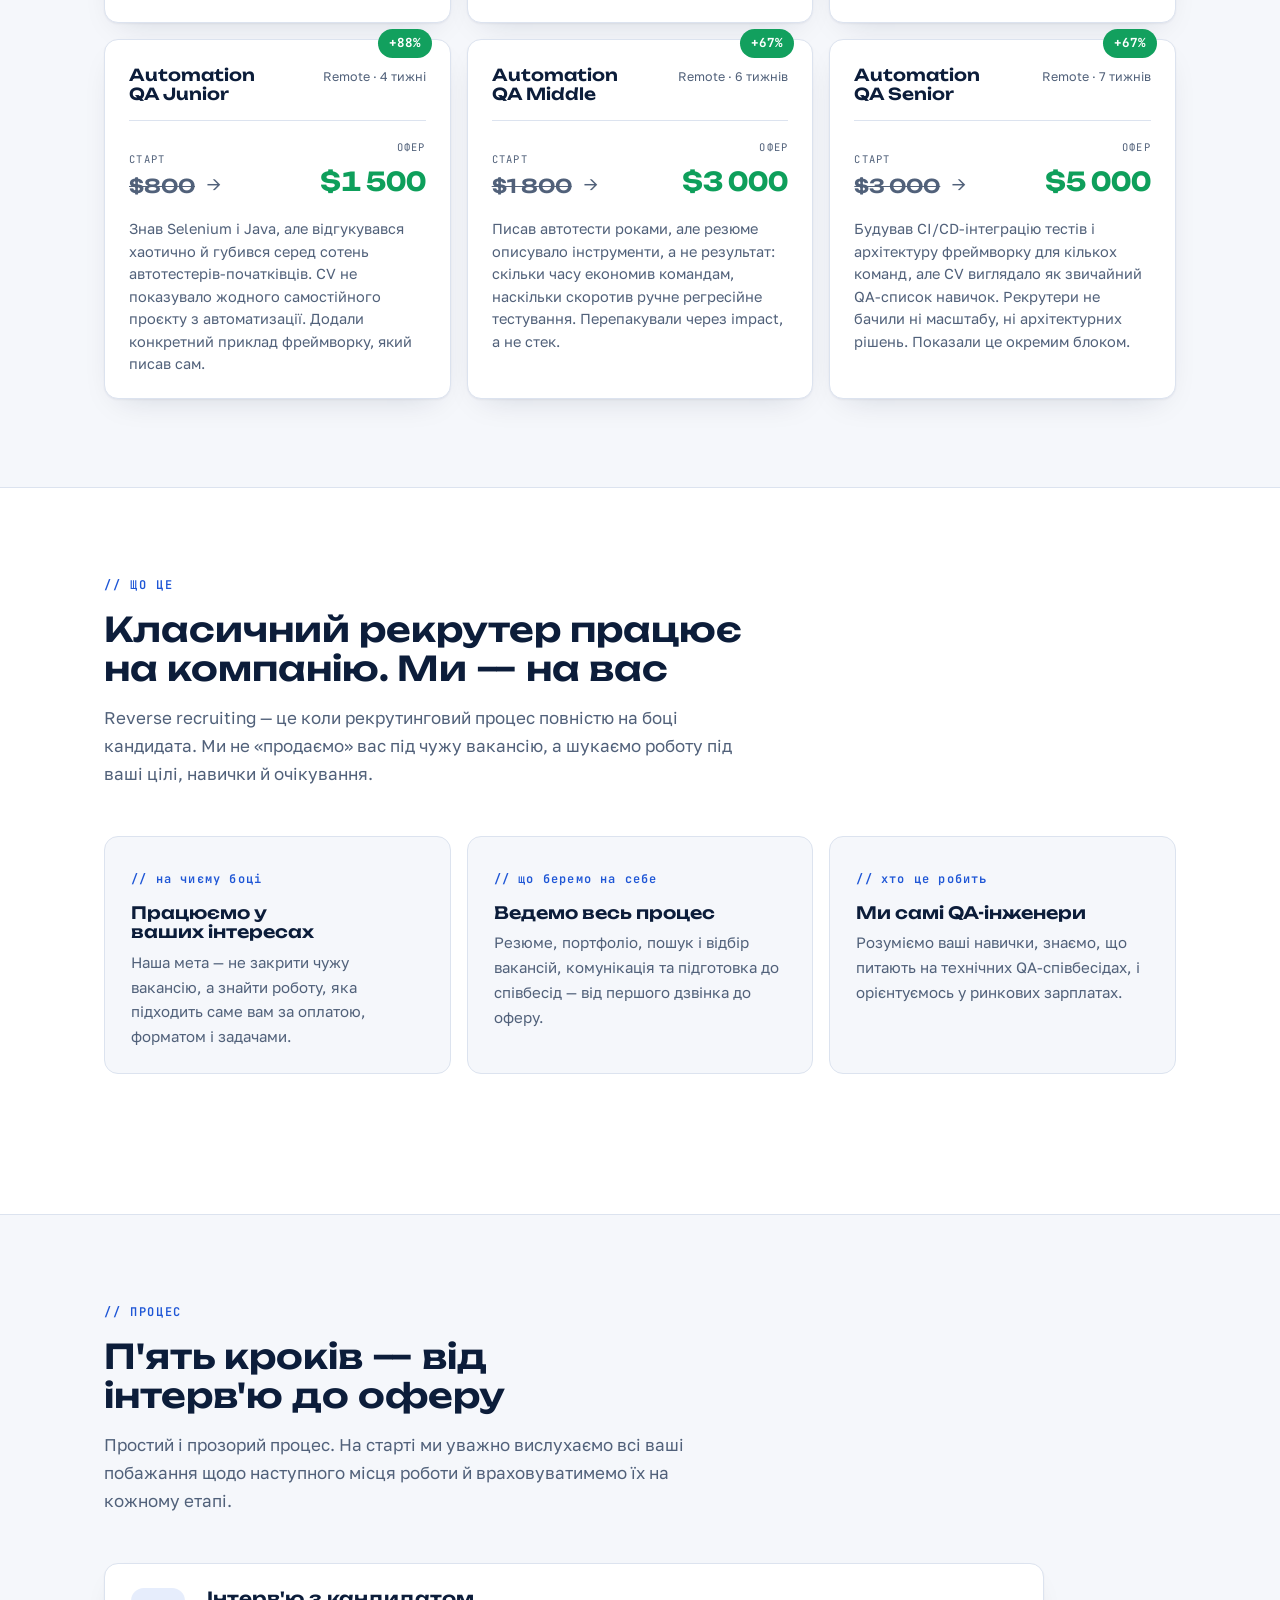
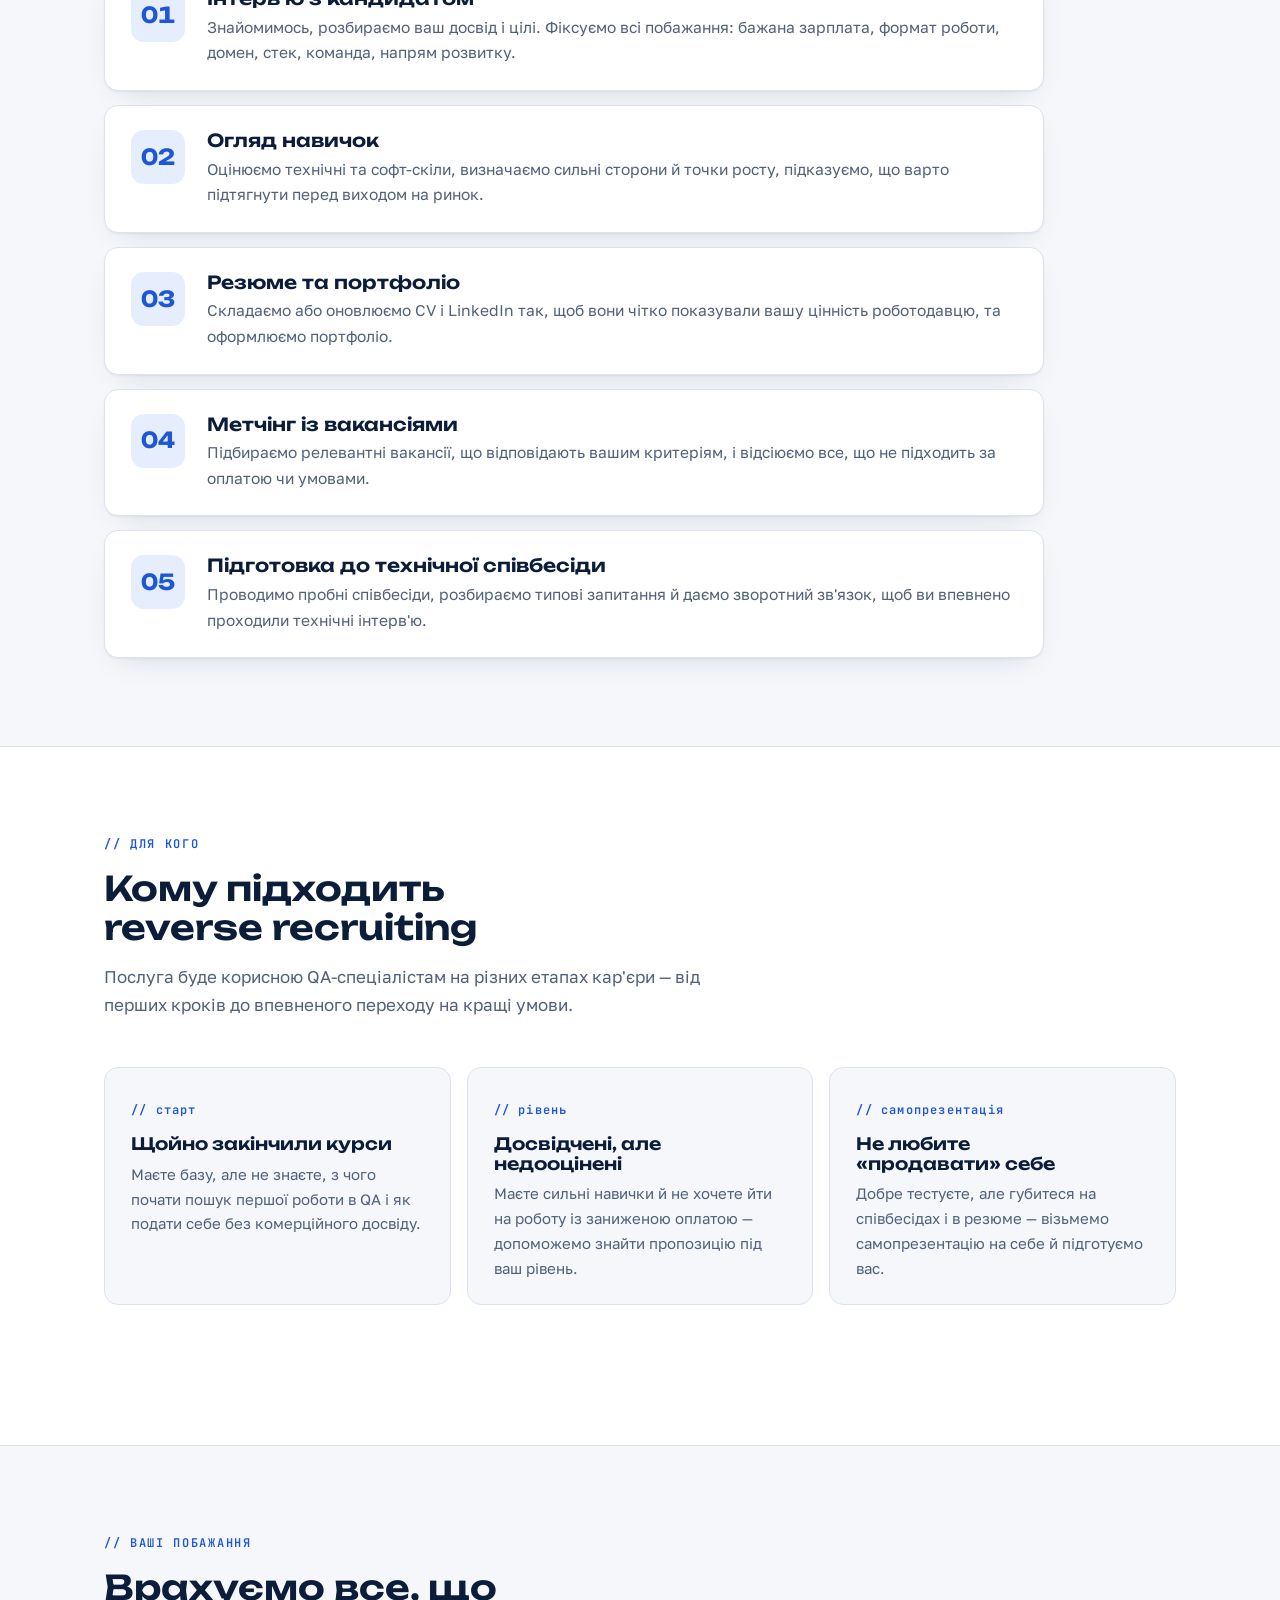
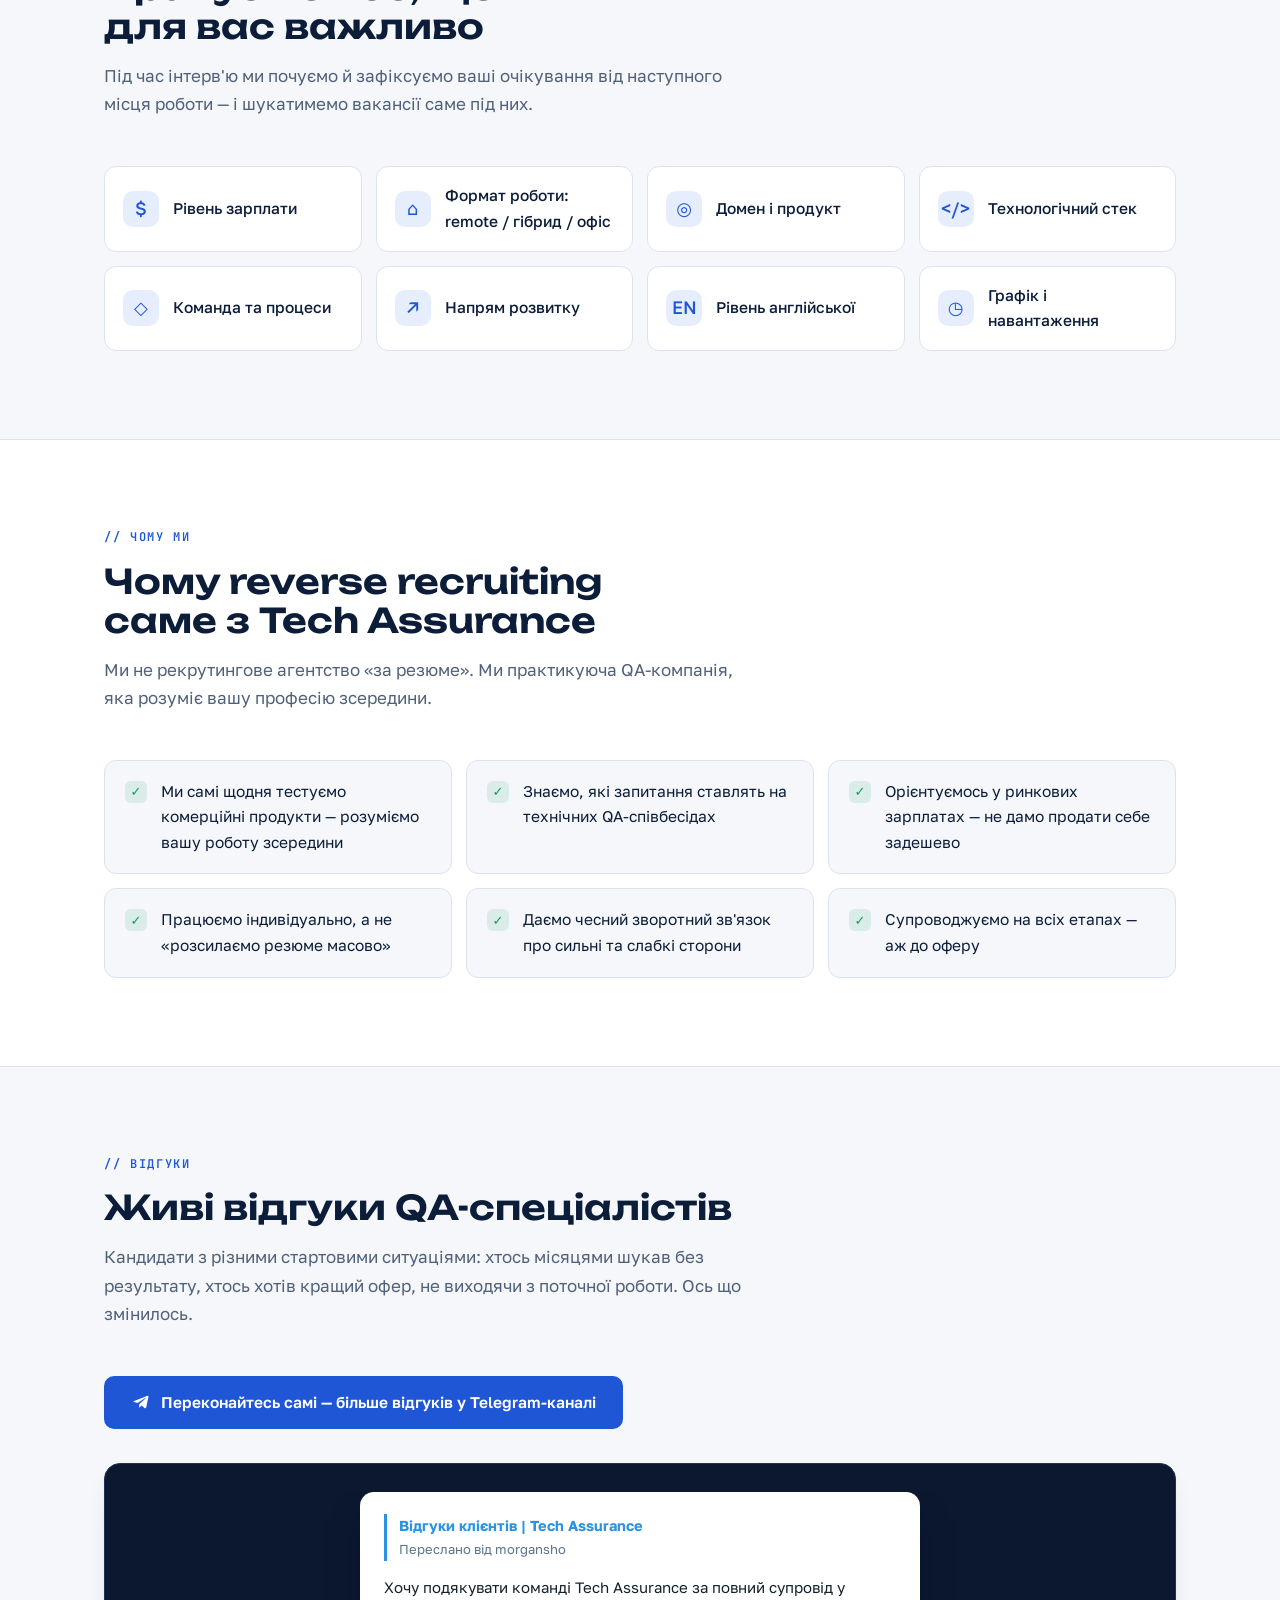
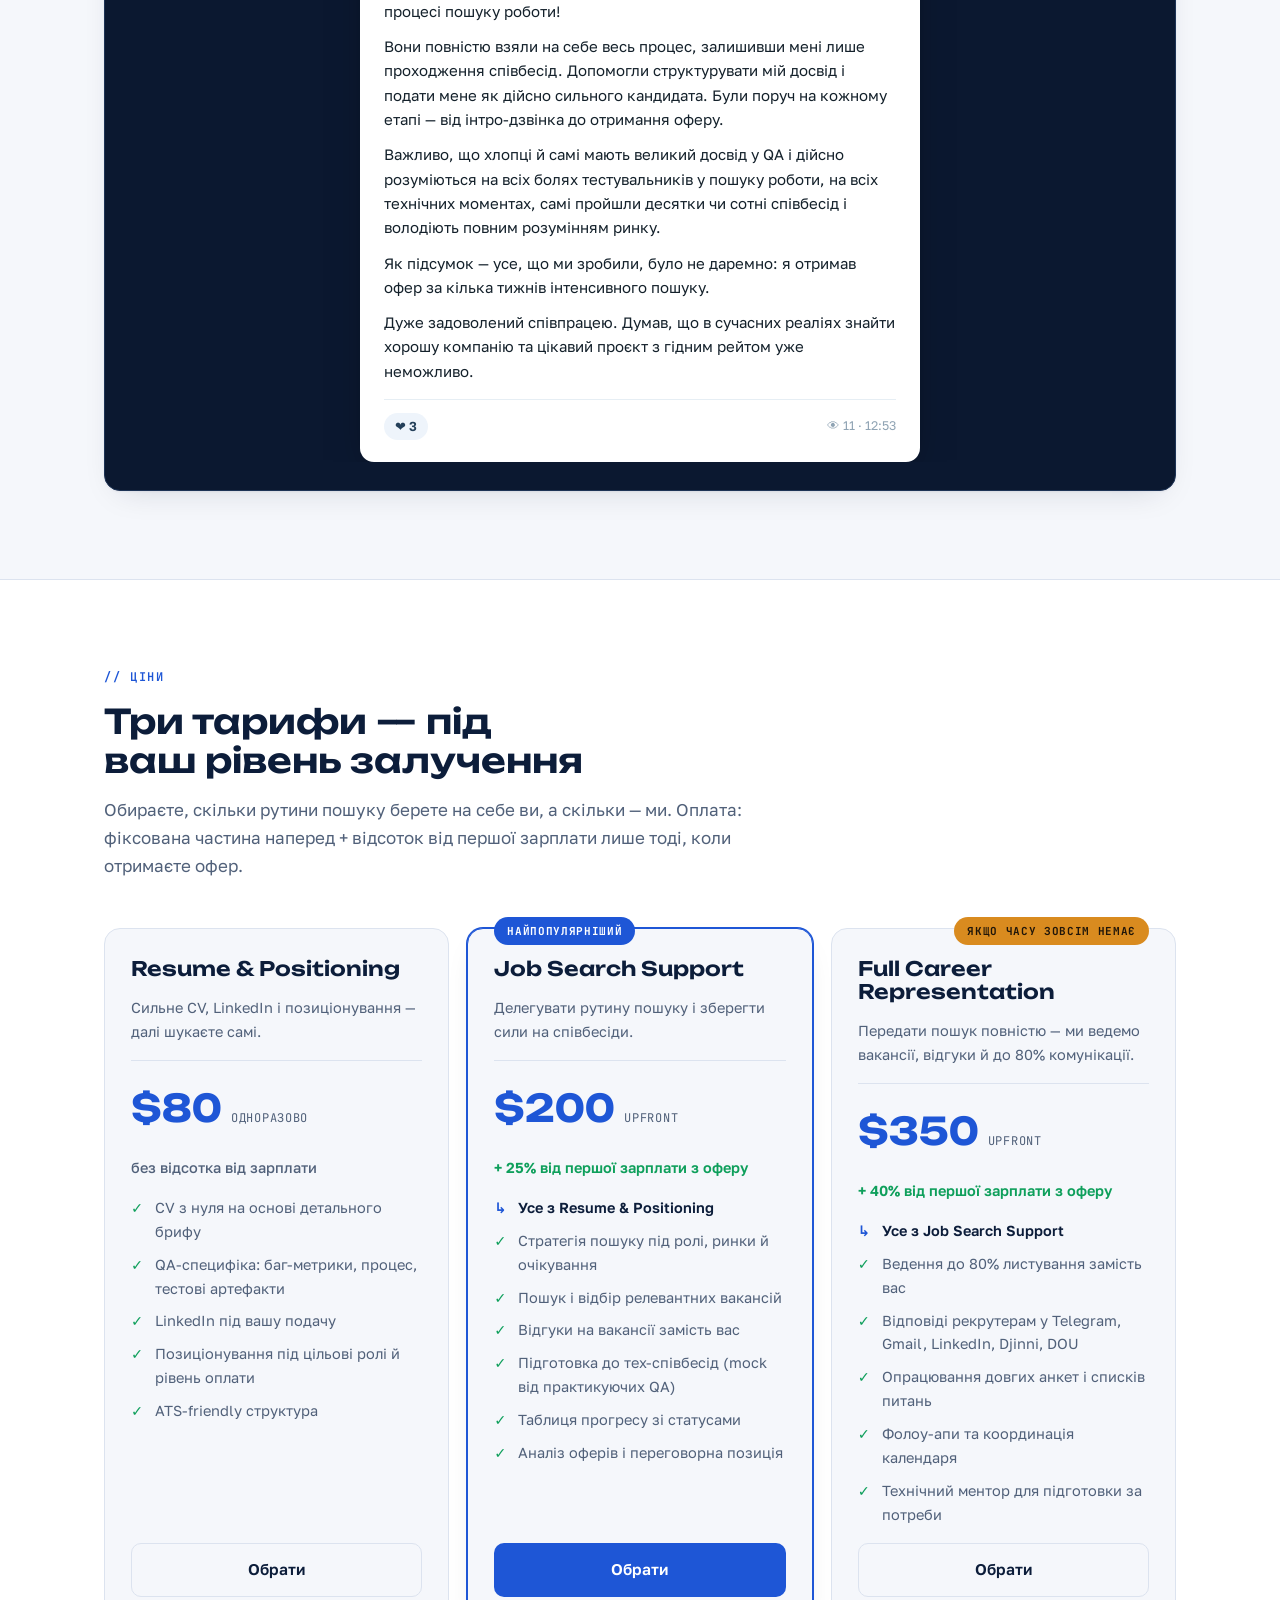
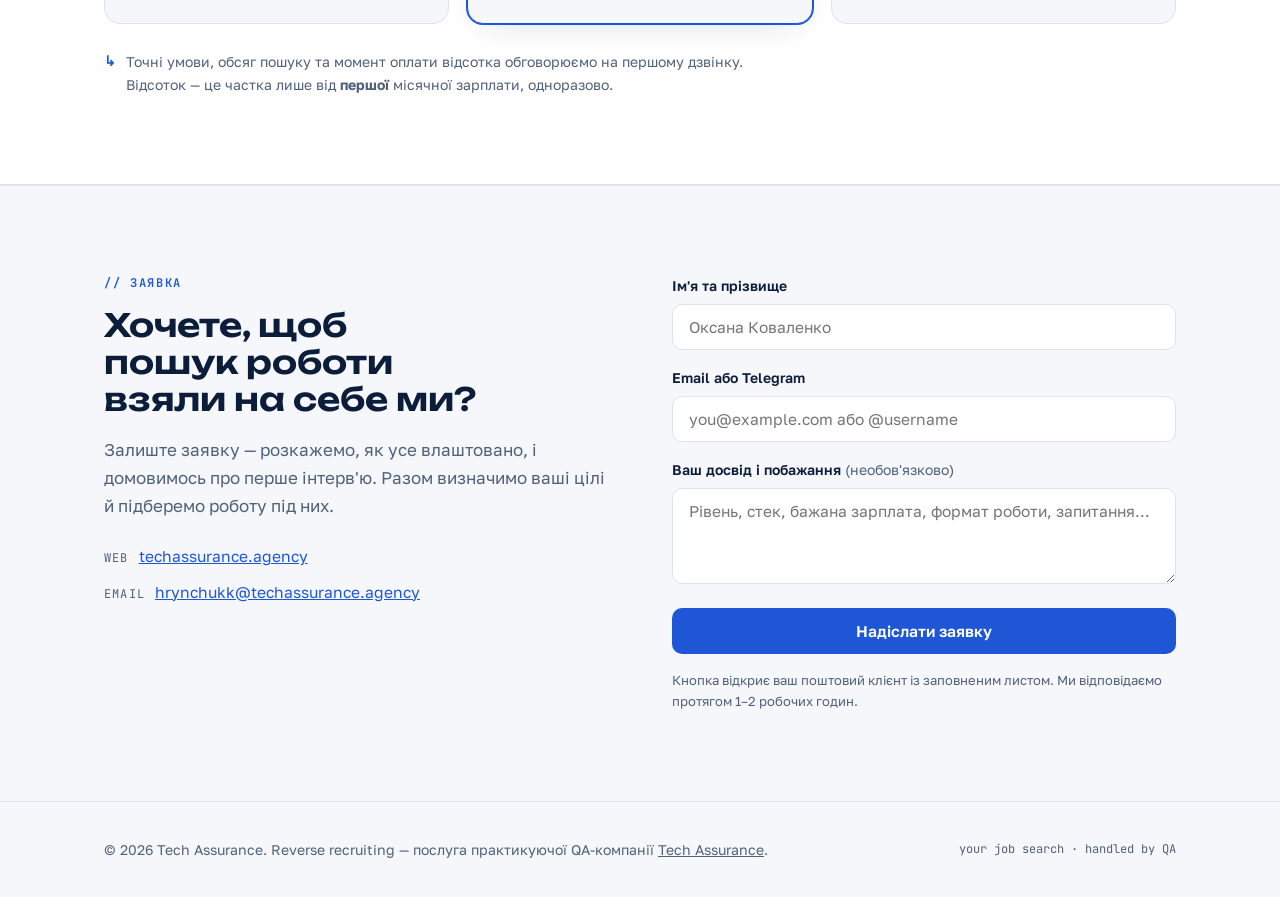
==== commit 8d77d38a: "Add pricing tiers section to Reverse Recruiting page Three-tier pricing block (hybrid: upfront + % o" ====
--- a/reverse-recruiting.html
+++ b/reverse-recruiting.html
@@ -27,7 +27,7 @@
     </a>
     <nav class="nav" id="nav" aria-label="Основна навігація">
       <a href="#cases">Кейси</a>
-      <a href="#process">Як це працює</a>
+      <a href="#pricing">Ціни</a>
       <a href="#reviews">Відгуки</a>
       <a href="index.html">Курс Manual QA</a>
       <a class="btn btn-primary btn-sm" href="https://calendly.com/team-techassurance/30min" target="_blank" rel="noopener" data-va="schedule_call">Запланувати дзвінок</a>
@@ -334,6 +334,69 @@
     </div>
   </section>
 
+  <!-- ================= PRICING ================= -->
+  <section class="band" id="pricing" aria-labelledby="pricing-title">
+    <div class="wrap">
+      <div class="section-head reveal">
+        <span class="eyebrow">// ціни</span>
+        <h2 id="pricing-title">Три тарифи — під ваш рівень залучення</h2>
+        <p>Обираєте, скільки рутини пошуку берете на себе ви, а скільки — ми. Оплата: фіксована частина наперед + відсоток від першої зарплати лише тоді, коли отримаєте офер.</p>
+      </div>
+      <div class="price-tiers">
+        <div class="ptier reveal">
+          <h3>Resume &amp; Positioning</h3>
+          <p class="pt-who">Сильне CV, LinkedIn і позиціонування — далі шукаєте самі.</p>
+          <div class="pt-price"><span class="pt-amt">$80</span><span class="pt-unit">одноразово</span></div>
+          <p class="pt-fee none">без відсотка від зарплати</p>
+          <ul>
+            <li>CV з нуля на основі детального брифу</li>
+            <li>QA-специфіка: баг-метрики, процес, тестові артефакти</li>
+            <li>LinkedIn під вашу подачу</li>
+            <li>Позиціонування під цільові ролі й рівень оплати</li>
+            <li>ATS-friendly структура</li>
+          </ul>
+          <a class="btn btn-ghost" href="#apply" data-va="pricing_resume">Обрати</a>
+        </div>
+
+        <div class="ptier is-popular reveal">
+          <span class="ptier-flag">Найпопулярніший</span>
+          <h3>Job Search Support</h3>
+          <p class="pt-who">Делегувати рутину пошуку і зберегти сили на співбесіди.</p>
+          <div class="pt-price"><span class="pt-amt">$200</span><span class="pt-unit">upfront</span></div>
+          <p class="pt-fee">+ 25% від першої зарплати з оферу</p>
+          <ul>
+            <li class="pt-base">Усе з Resume &amp; Positioning</li>
+            <li>Стратегія пошуку під ролі, ринки й очікування</li>
+            <li>Пошук і відбір релевантних вакансій</li>
+            <li>Відгуки на вакансії замість вас</li>
+            <li>Підготовка до тех-співбесід (mock від практикуючих QA)</li>
+            <li>Таблиця прогресу зі статусами</li>
+            <li>Аналіз оферів і переговорна позиція</li>
+          </ul>
+          <a class="btn btn-primary" href="#apply" data-va="pricing_search">Обрати</a>
+        </div>
+
+        <div class="ptier reveal">
+          <span class="ptier-flag alt">Якщо часу зовсім немає</span>
+          <h3>Full Career Representation</h3>
+          <p class="pt-who">Передати пошук повністю — ми ведемо вакансії, відгуки й до 80% комунікації.</p>
+          <div class="pt-price"><span class="pt-amt">$350</span><span class="pt-unit">upfront</span></div>
+          <p class="pt-fee">+ 40% від першої зарплати з оферу</p>
+          <ul>
+            <li class="pt-base">Усе з Job Search Support</li>
+            <li>Ведення до 80% листування замість вас</li>
+            <li>Відповіді рекрутерам у Telegram, Gmail, LinkedIn, Djinni, DOU</li>
+            <li>Опрацювання довгих анкет і списків питань</li>
+            <li>Фолоу-апи та координація календаря</li>
+            <li>Технічний ментор для підготовки за потреби</li>
+          </ul>
+          <a class="btn btn-ghost" href="#apply" data-va="pricing_full">Обрати</a>
+        </div>
+      </div>
+      <p class="price-note reveal"><span class="mono">↳</span><span>Точні умови, обсяг пошуку та момент оплати відсотка обговорюємо на першому дзвінку. Відсоток — це частка лише від <strong>першої</strong> місячної зарплати, одноразово.</span></p>
+    </div>
+  </section>
+
   <!-- ================= APPLY ================= -->
   <section class="apply" id="apply" aria-labelledby="apply-title">
     <div class="wrap apply-wrap">
--- a/assets/styles.css
+++ b/assets/styles.css
@@ -587,6 +587,42 @@
 .cp-arrow { color: var(--muted); font-size: 18px; padding-bottom: 3px; }
 .case-desc { font-size: 14.5px; color: var(--muted); line-height: 1.55; }
 
+/* ---------- ціни / тарифи ---------- */
+.price-tiers { display: grid; grid-template-columns: repeat(3, 1fr); gap: 18px; align-items: stretch; }
+@media (max-width: 900px) { .price-tiers { grid-template-columns: 1fr; } }
+.ptier {
+  position: relative; background: var(--paper);
+  border: 1px solid var(--line); border-radius: 16px;
+  padding: 28px 26px 26px; display: flex; flex-direction: column; gap: 16px;
+}
+.ptier.is-popular { border-color: var(--accent); box-shadow: 0 0 0 1px var(--accent), var(--shadow); }
+.ptier-flag {
+  position: absolute; top: -12px; left: 26px;
+  font-family: "JetBrains Mono", monospace; font-size: 11px; font-weight: 700;
+  letter-spacing: .06em; text-transform: uppercase;
+  color: var(--accent-ink); background: var(--accent);
+  padding: 5px 13px; border-radius: 999px;
+}
+.ptier-flag.alt { background: var(--warn); color: #20160a; left: auto; right: 26px; }
+.ptier h3 { font-size: 20px; }
+.pt-who { color: var(--muted); font-size: 14.5px; }
+.pt-price { display: flex; align-items: baseline; gap: 9px; flex-wrap: wrap; padding-top: 16px; border-top: 1px solid var(--line); }
+.pt-amt { font-family: "Unbounded", sans-serif; font-weight: 700; font-size: 38px; color: var(--accent); font-variant-numeric: tabular-nums; }
+.pt-unit { font-family: "JetBrains Mono", monospace; font-size: 12px; color: var(--muted); text-transform: uppercase; letter-spacing: .06em; }
+.pt-fee { font-size: 14.5px; font-weight: 600; color: var(--pass); }
+.pt-fee.none { color: var(--muted); font-weight: 500; }
+.ptier ul { list-style: none; display: grid; gap: 9px; }
+.ptier li { position: relative; padding-left: 24px; font-size: 14.5px; color: var(--muted); }
+.ptier li::before { content: "✓"; position: absolute; left: 0; top: 0; color: var(--pass); font-weight: 700; }
+.ptier li.pt-base { color: var(--ink); font-weight: 600; }
+.ptier li.pt-base::before { content: "↳"; color: var(--accent); }
+.ptier .btn { margin-top: auto; width: 100%; }
+.price-note {
+  margin-top: 26px; font-size: 14px; color: var(--muted); max-width: 74ch;
+  display: flex; gap: 10px; align-items: flex-start;
+}
+.price-note .mono { color: var(--accent); font-weight: 600; flex: none; }
+
 /* побажання кандидата: картки-чипи */
 .wish-grid { display: grid; grid-template-columns: repeat(auto-fill, minmax(240px, 1fr)); gap: 14px; }
 .wish {
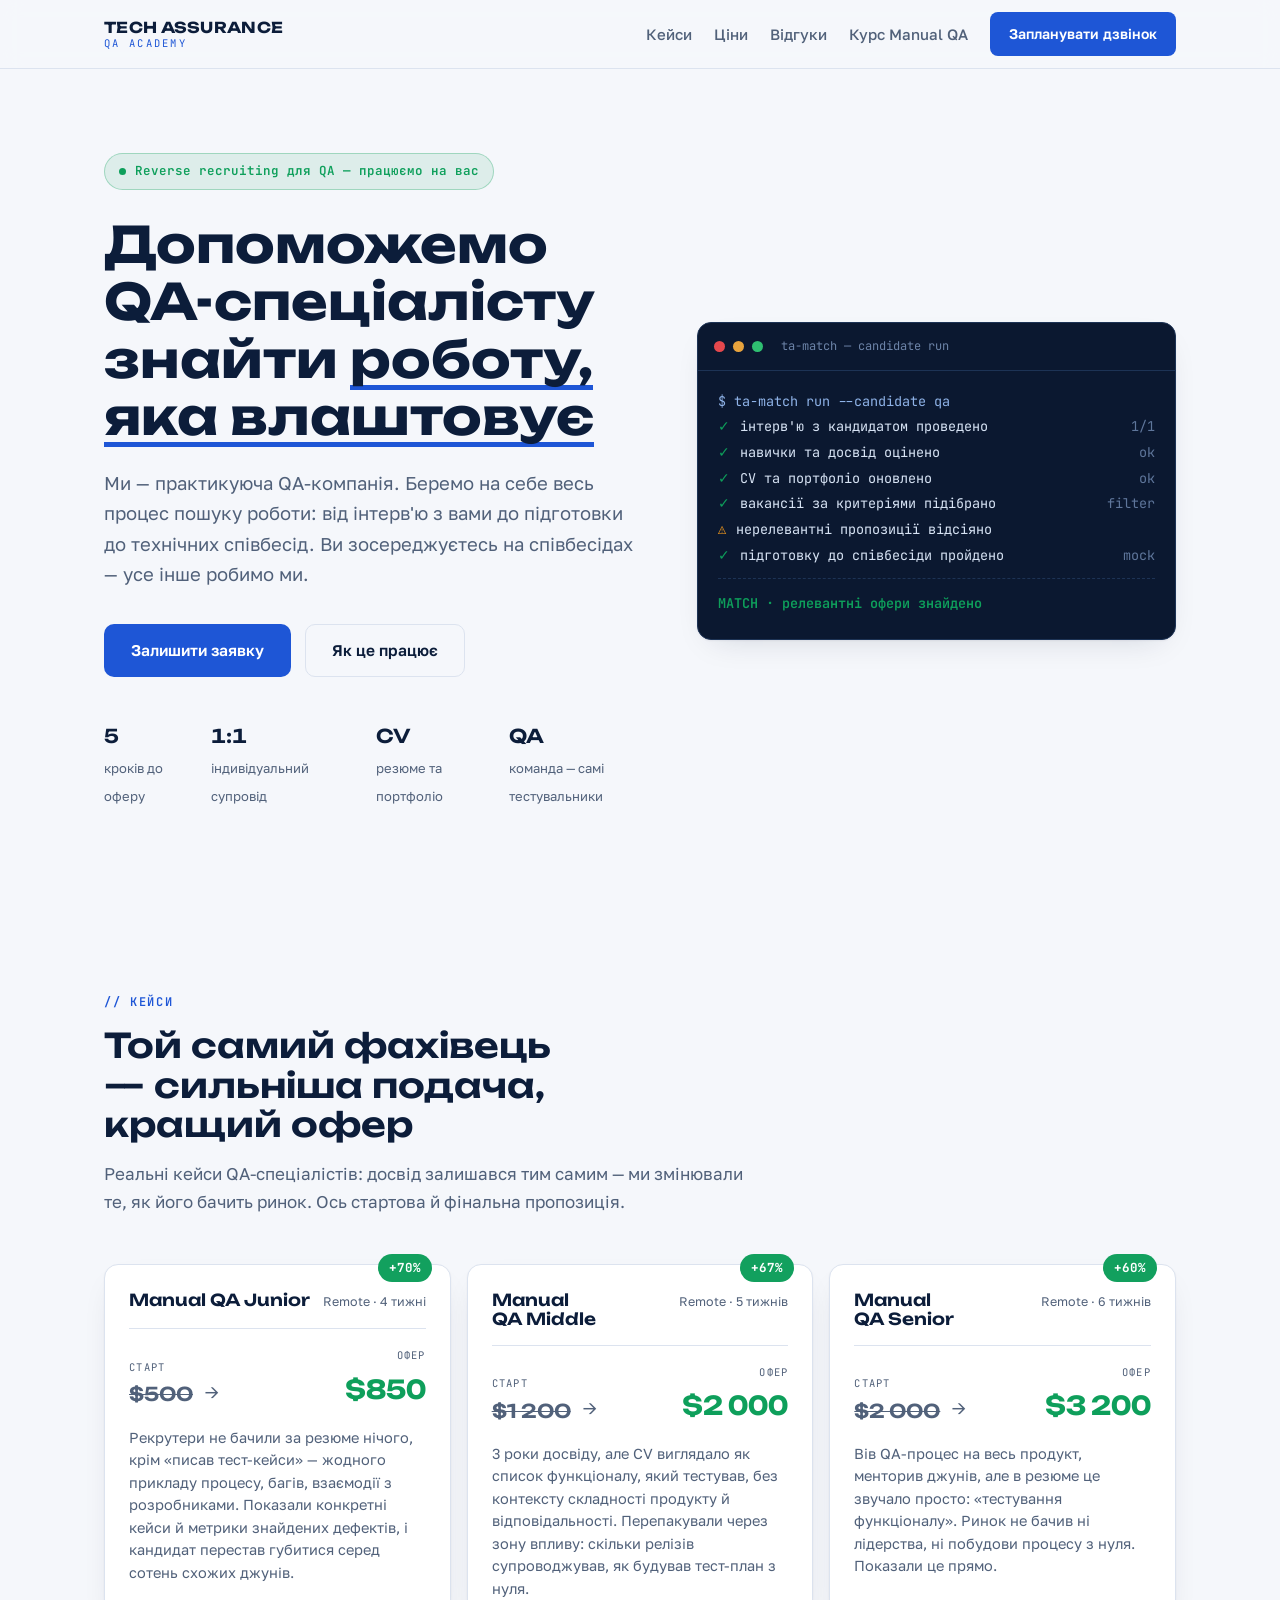
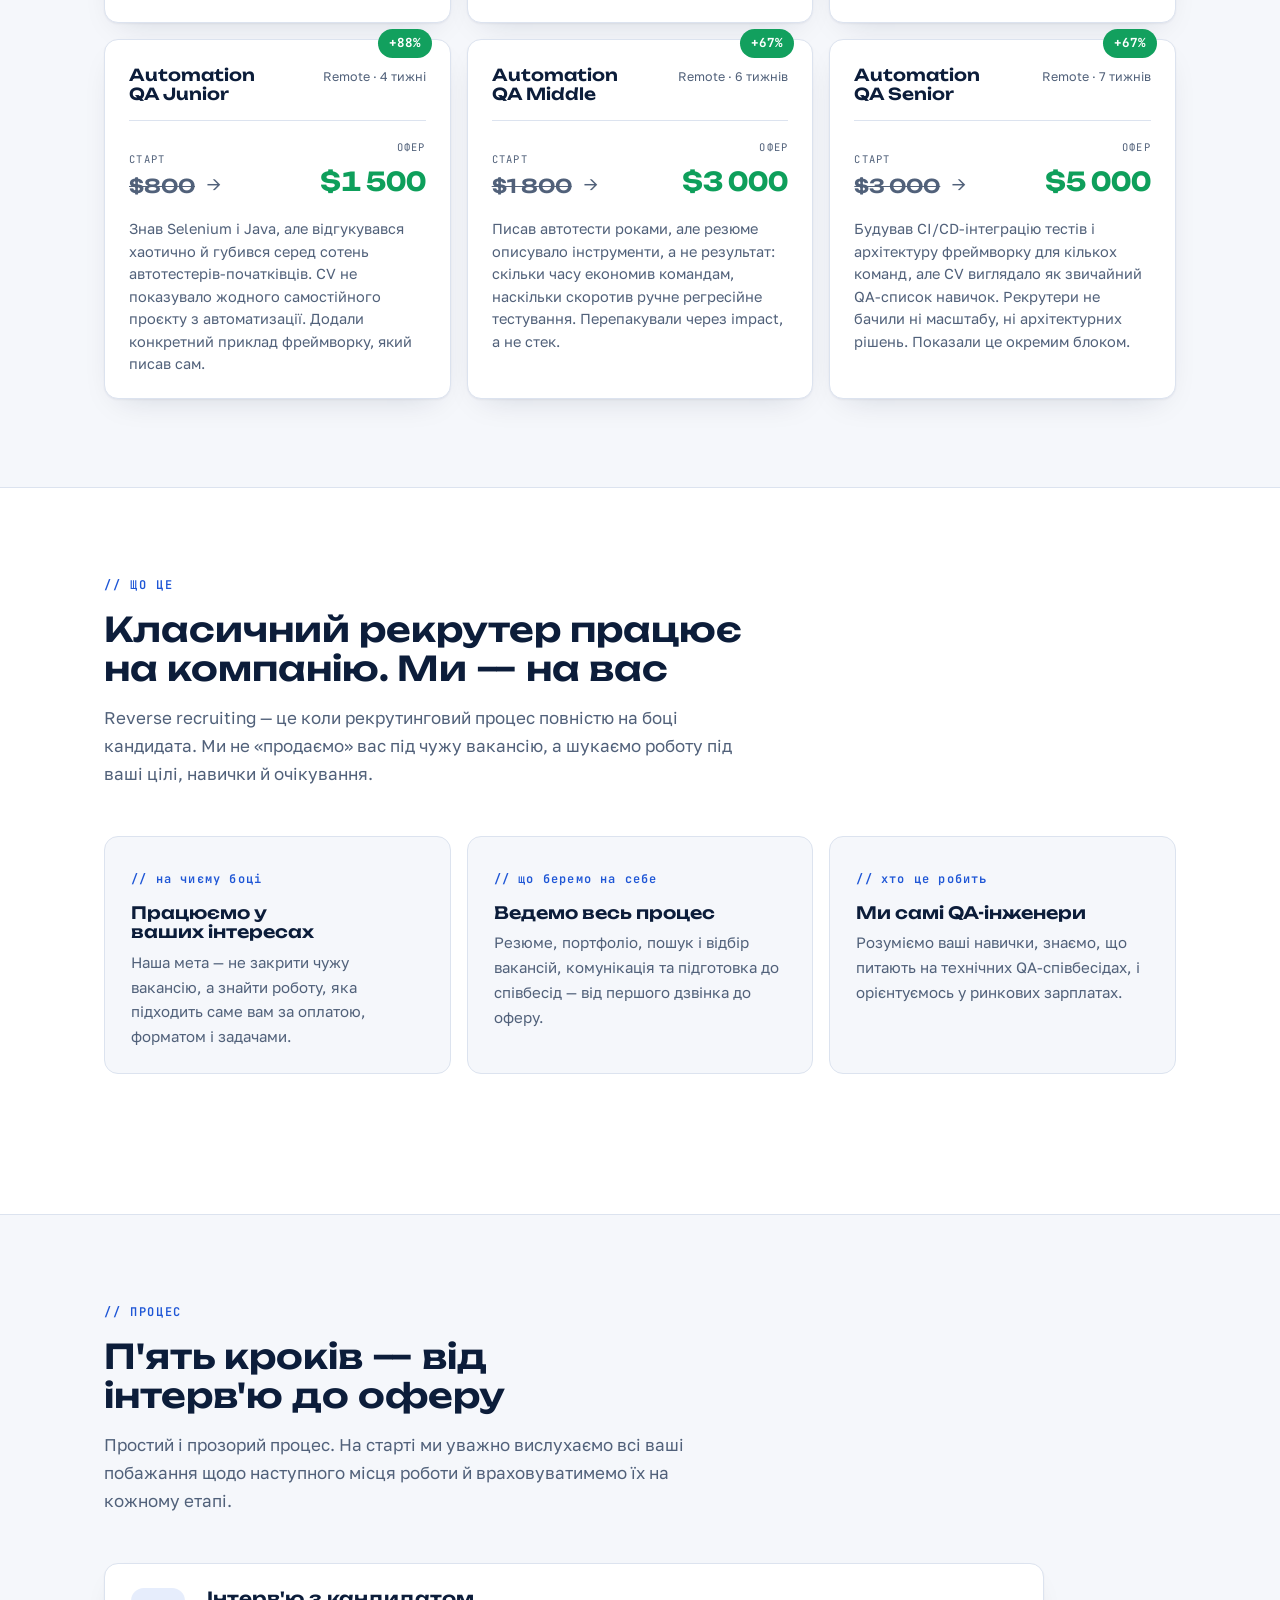
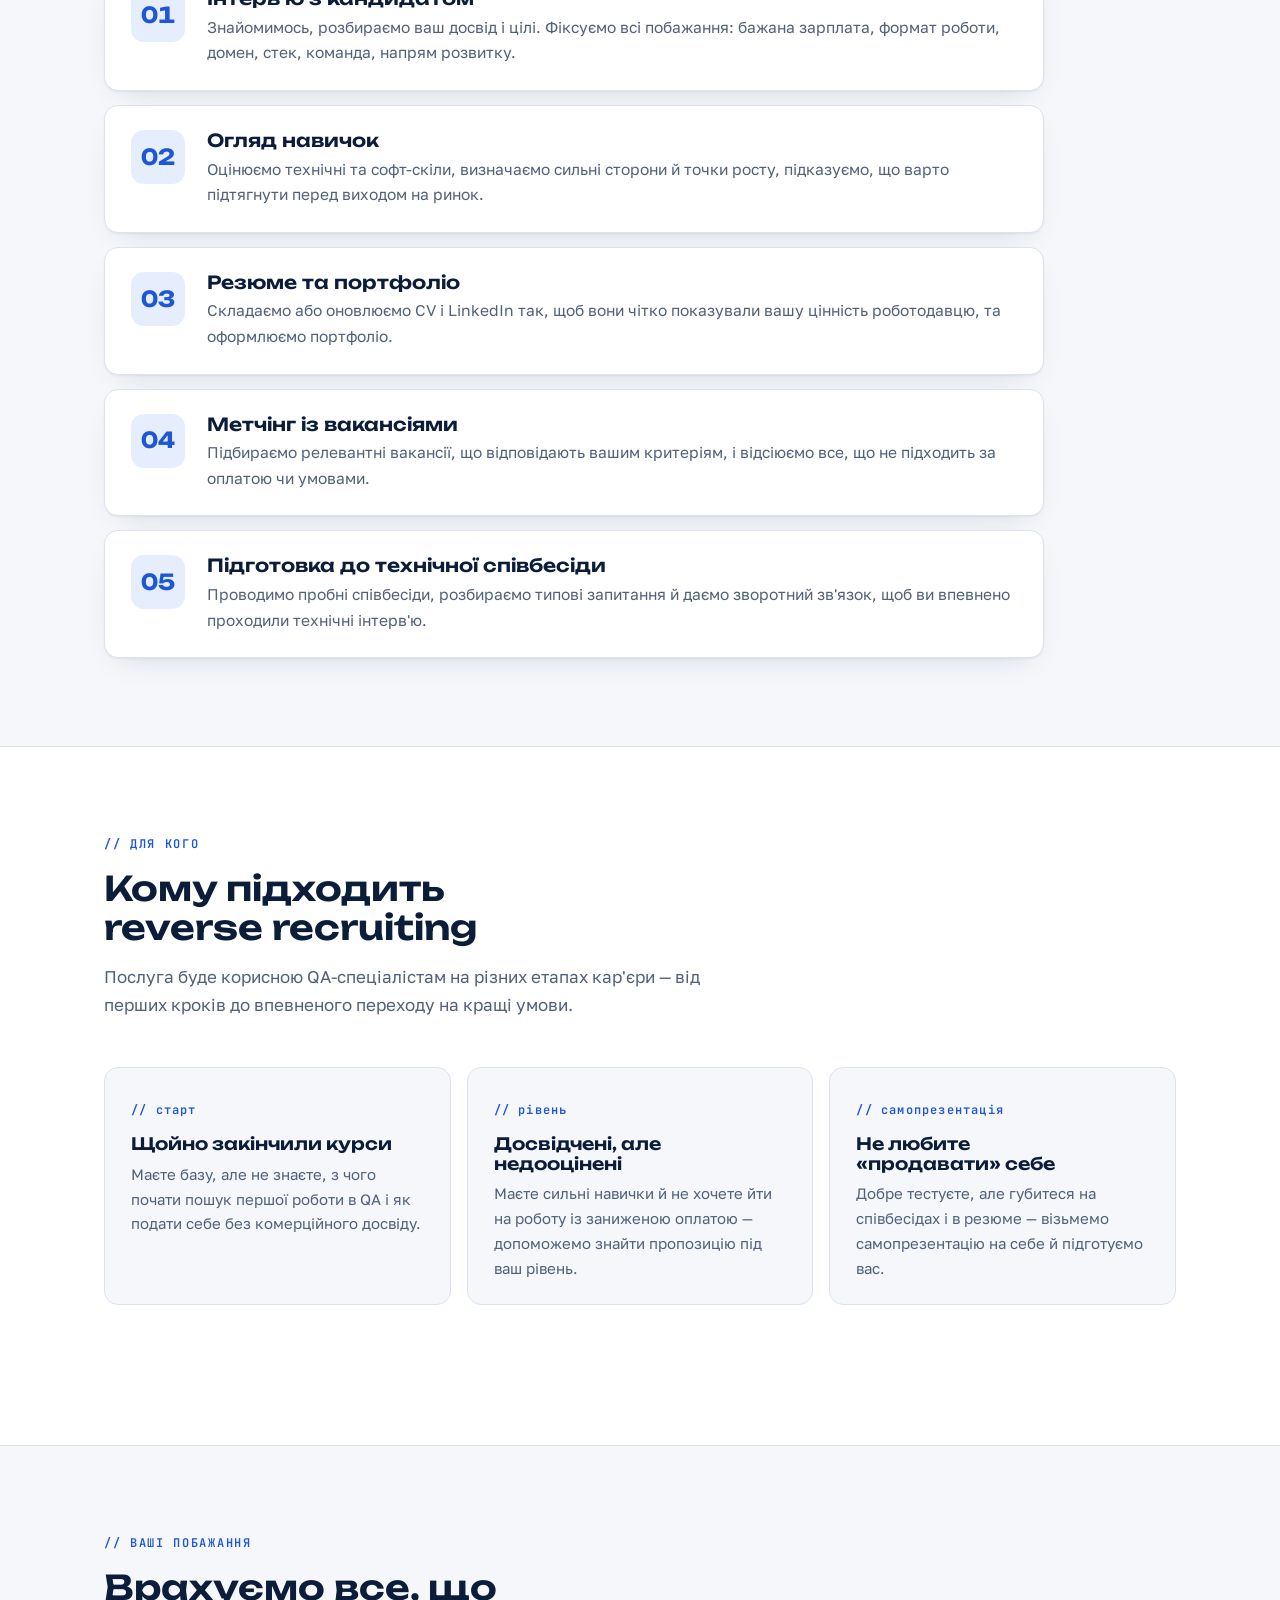
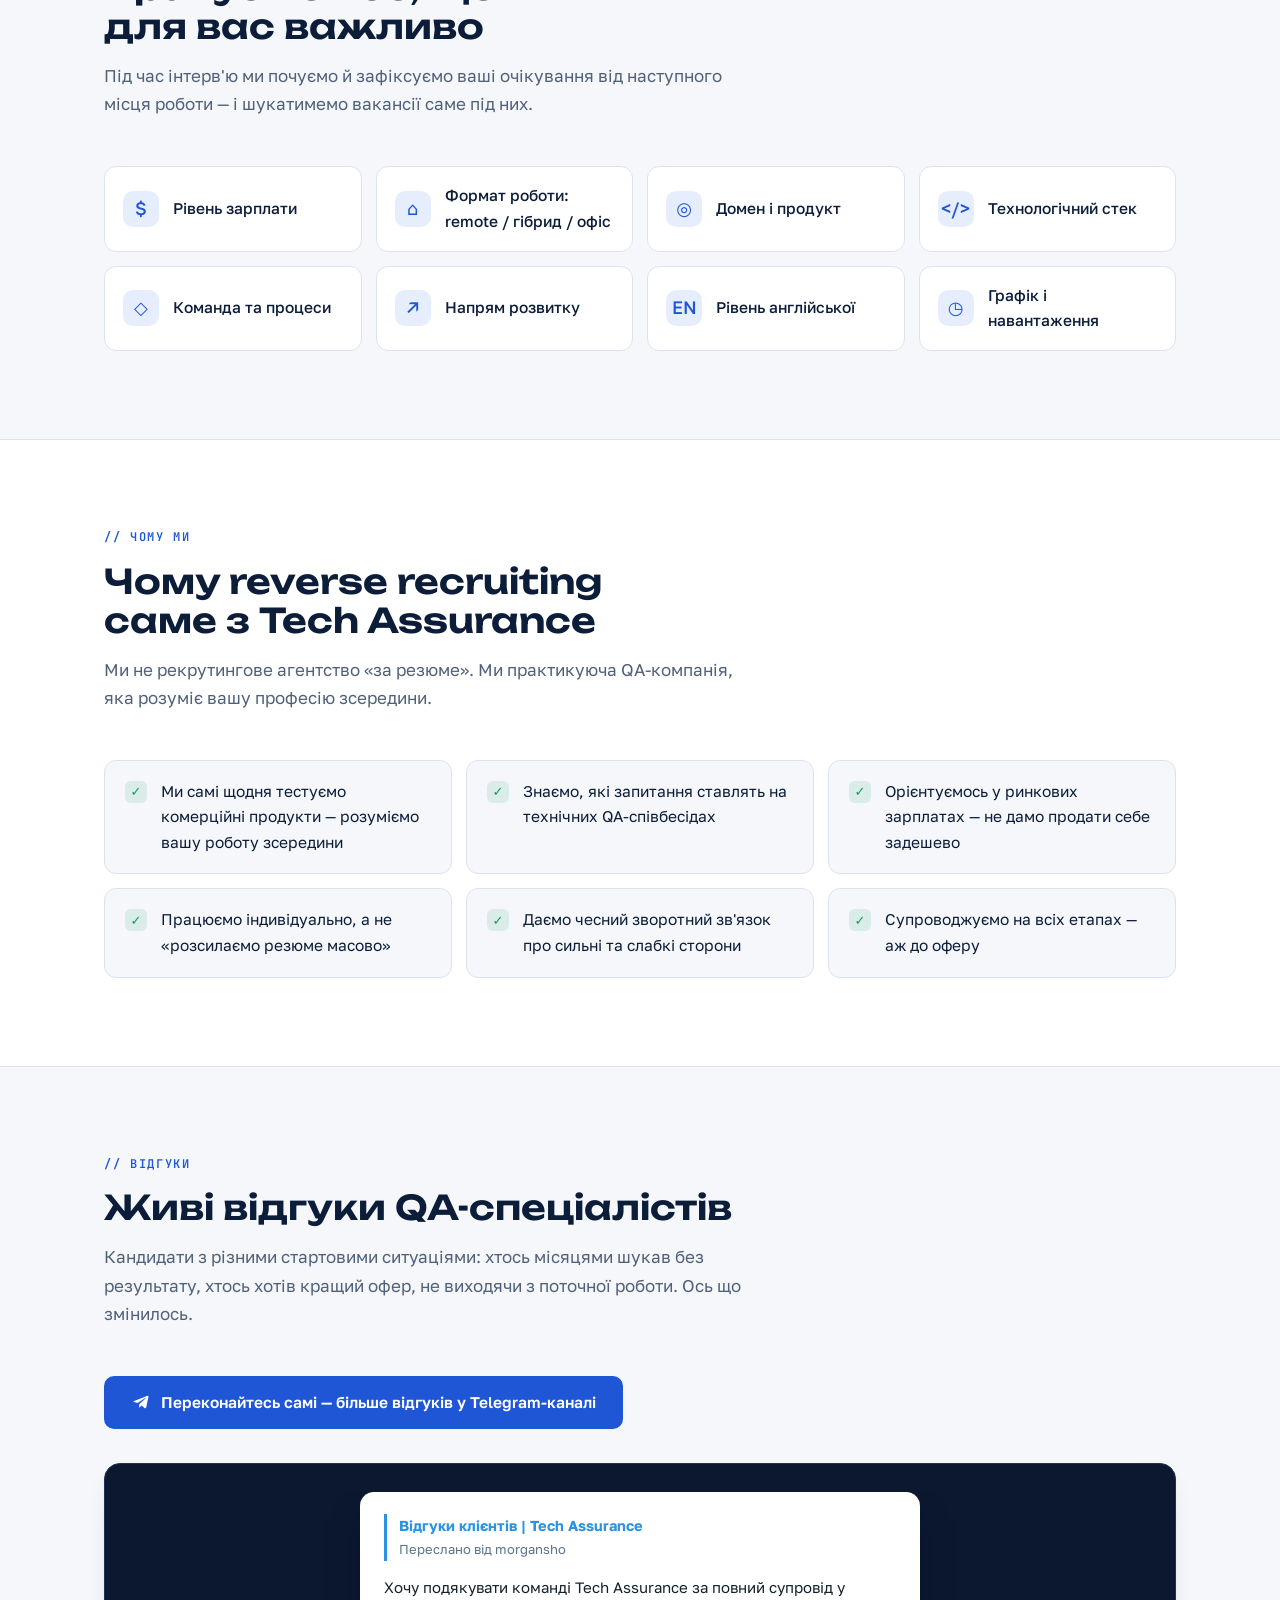
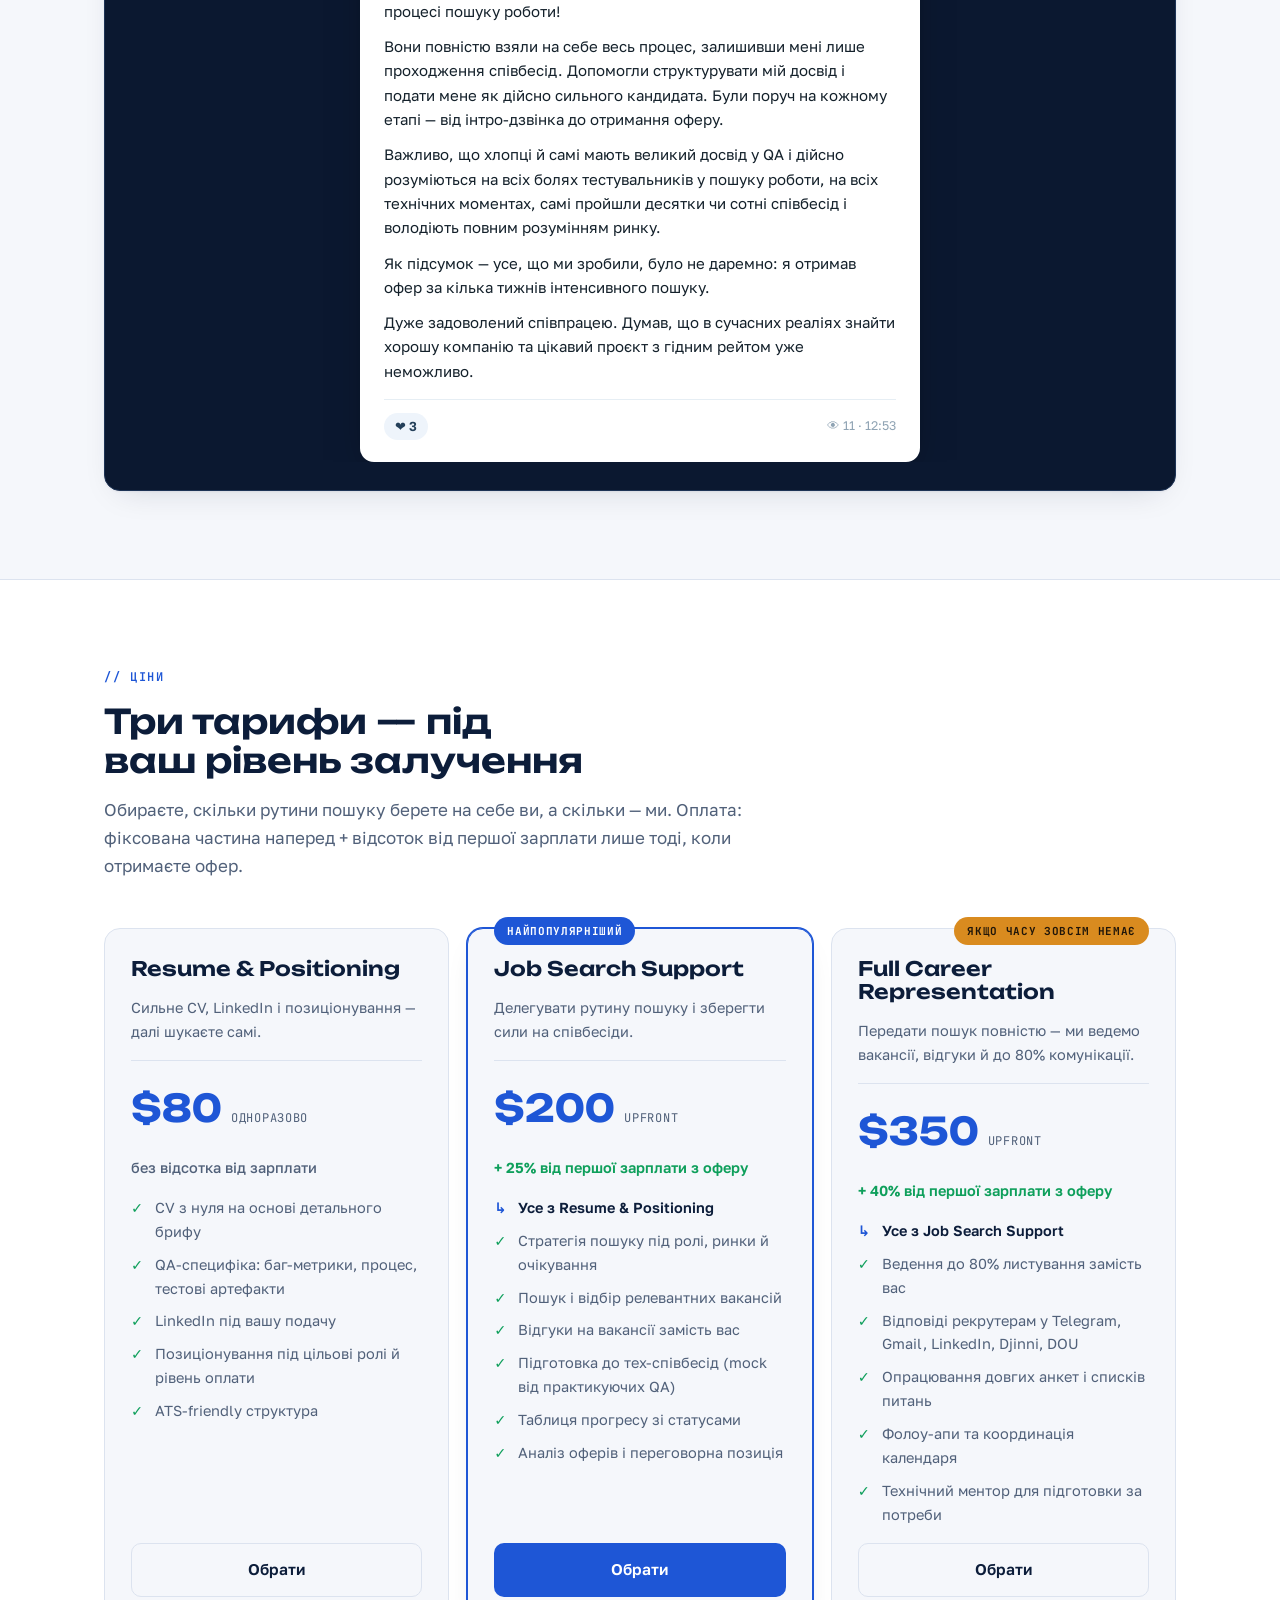
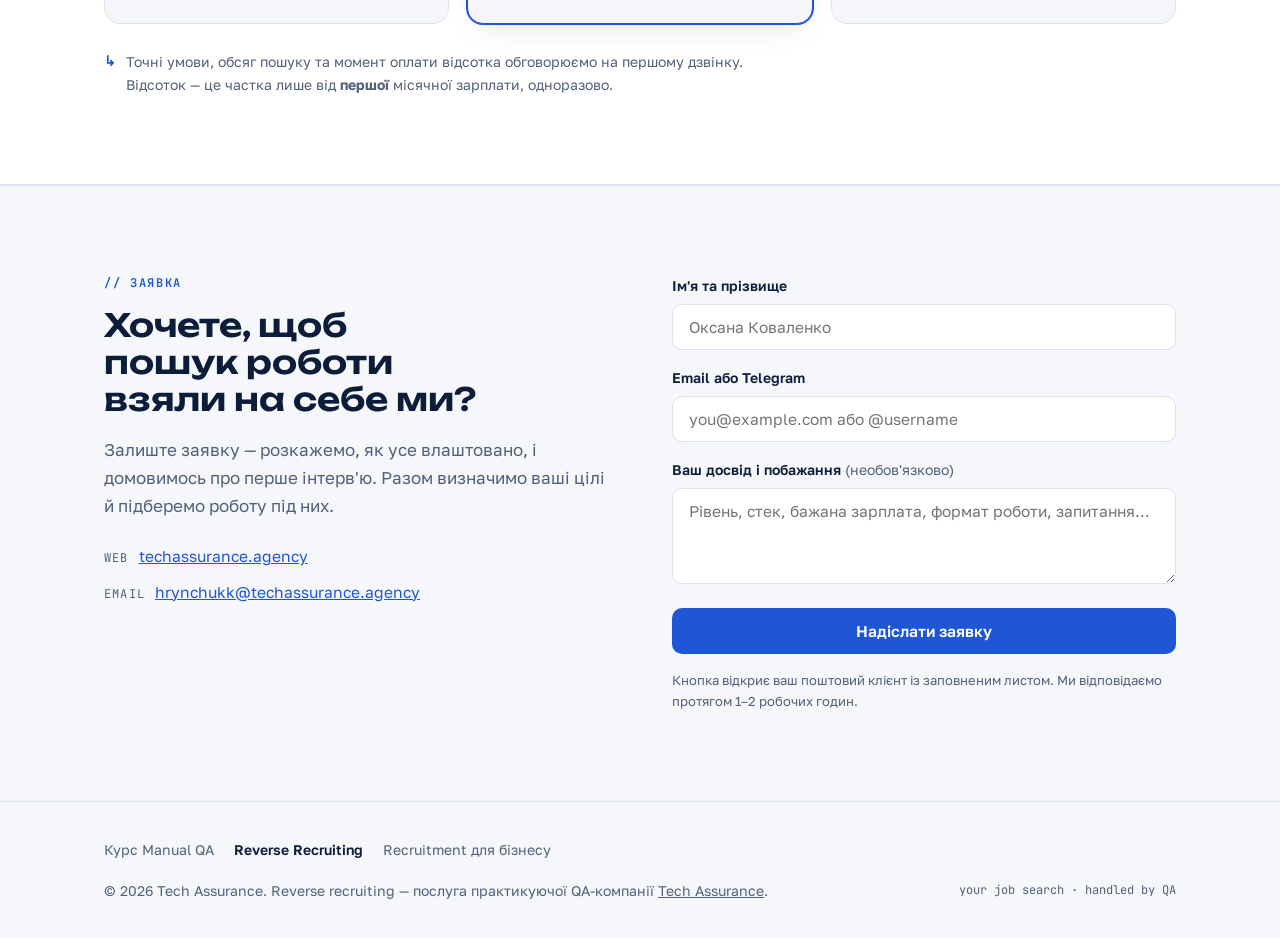
==== commit 0b35bc9e: "Add Tech Assurance Recruitment (B2B) page New standalone page for the employer-facing recruitment se" ====
--- a/reverse-recruiting.html
+++ b/reverse-recruiting.html
@@ -432,8 +432,15 @@
 
 <footer class="site-footer">
   <div class="wrap">
-    <p>© 2026 Tech Assurance. Reverse recruiting — послуга практикуючої QA-компанії <a href="https://www.techassurance.agency/" target="_blank" rel="noopener">Tech Assurance</a>.</p>
-    <p class="mono" style="font-size:12px;">your job search · handled by QA</p>
+    <nav class="footer-nav" aria-label="Напрями Tech Assurance">
+      <a href="index.html">Курс Manual QA</a>
+      <a href="reverse-recruiting.html" aria-current="page">Reverse Recruiting</a>
+      <a href="recruitment.html">Recruitment для бізнесу</a>
+    </nav>
+    <div class="footer-meta">
+      <p>© 2026 Tech Assurance. Reverse recruiting — послуга практикуючої QA-компанії <a href="https://www.techassurance.agency/" target="_blank" rel="noopener">Tech Assurance</a>.</p>
+      <p class="mono" style="font-size:12px;">your job search · handled by QA</p>
+    </div>
   </div>
 </footer>
 
--- a/assets/styles.css
+++ b/assets/styles.css
@@ -434,12 +434,19 @@
 /* ---------- footer ---------- */
 .site-footer { border-top: 1px solid var(--line); padding: 36px 0; }
 .site-footer .wrap {
+  display: flex; flex-direction: column; gap: 18px; align-items: stretch;
+}
+.footer-nav { display: flex; flex-wrap: wrap; gap: 8px 20px; }
+.footer-nav a { color: var(--muted); font-size: 14px; text-decoration: none; transition: color .15s; }
+.footer-nav a:hover { color: var(--accent); }
+.footer-nav a[aria-current="page"] { color: var(--ink); font-weight: 600; }
+.footer-meta {
   display: flex; justify-content: space-between; align-items: center;
   gap: 20px; flex-wrap: wrap;
 }
 .site-footer p { font-size: 14px; color: var(--muted); }
-.site-footer a { color: var(--muted); }
-.site-footer a:hover { color: var(--accent); }
+.footer-meta a { color: var(--muted); }
+.footer-meta a:hover { color: var(--accent); }
 
 /* scroll reveal — застосовується лише коли доступний JS (клас .js на <html>) */
 .js .reveal { opacity: 0; transform: translateY(16px); transition: opacity .6s ease, transform .6s ease; }
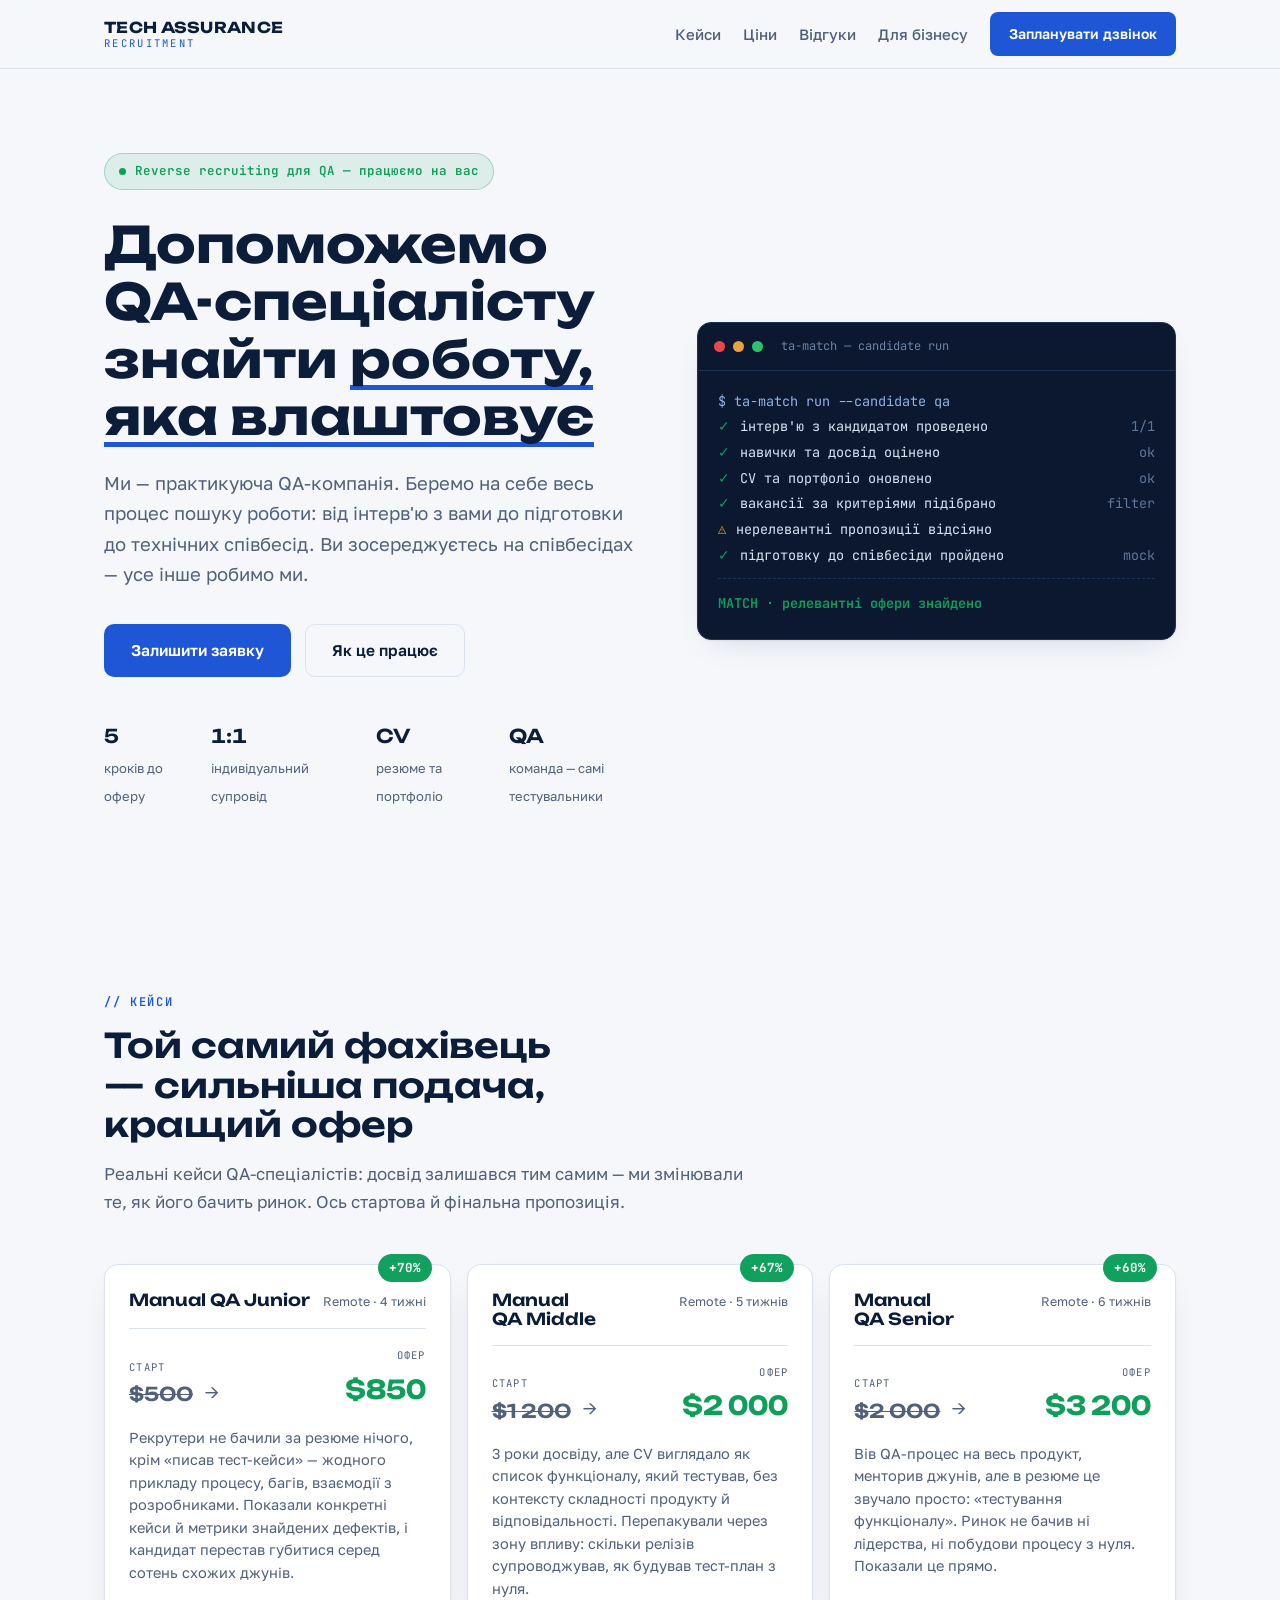
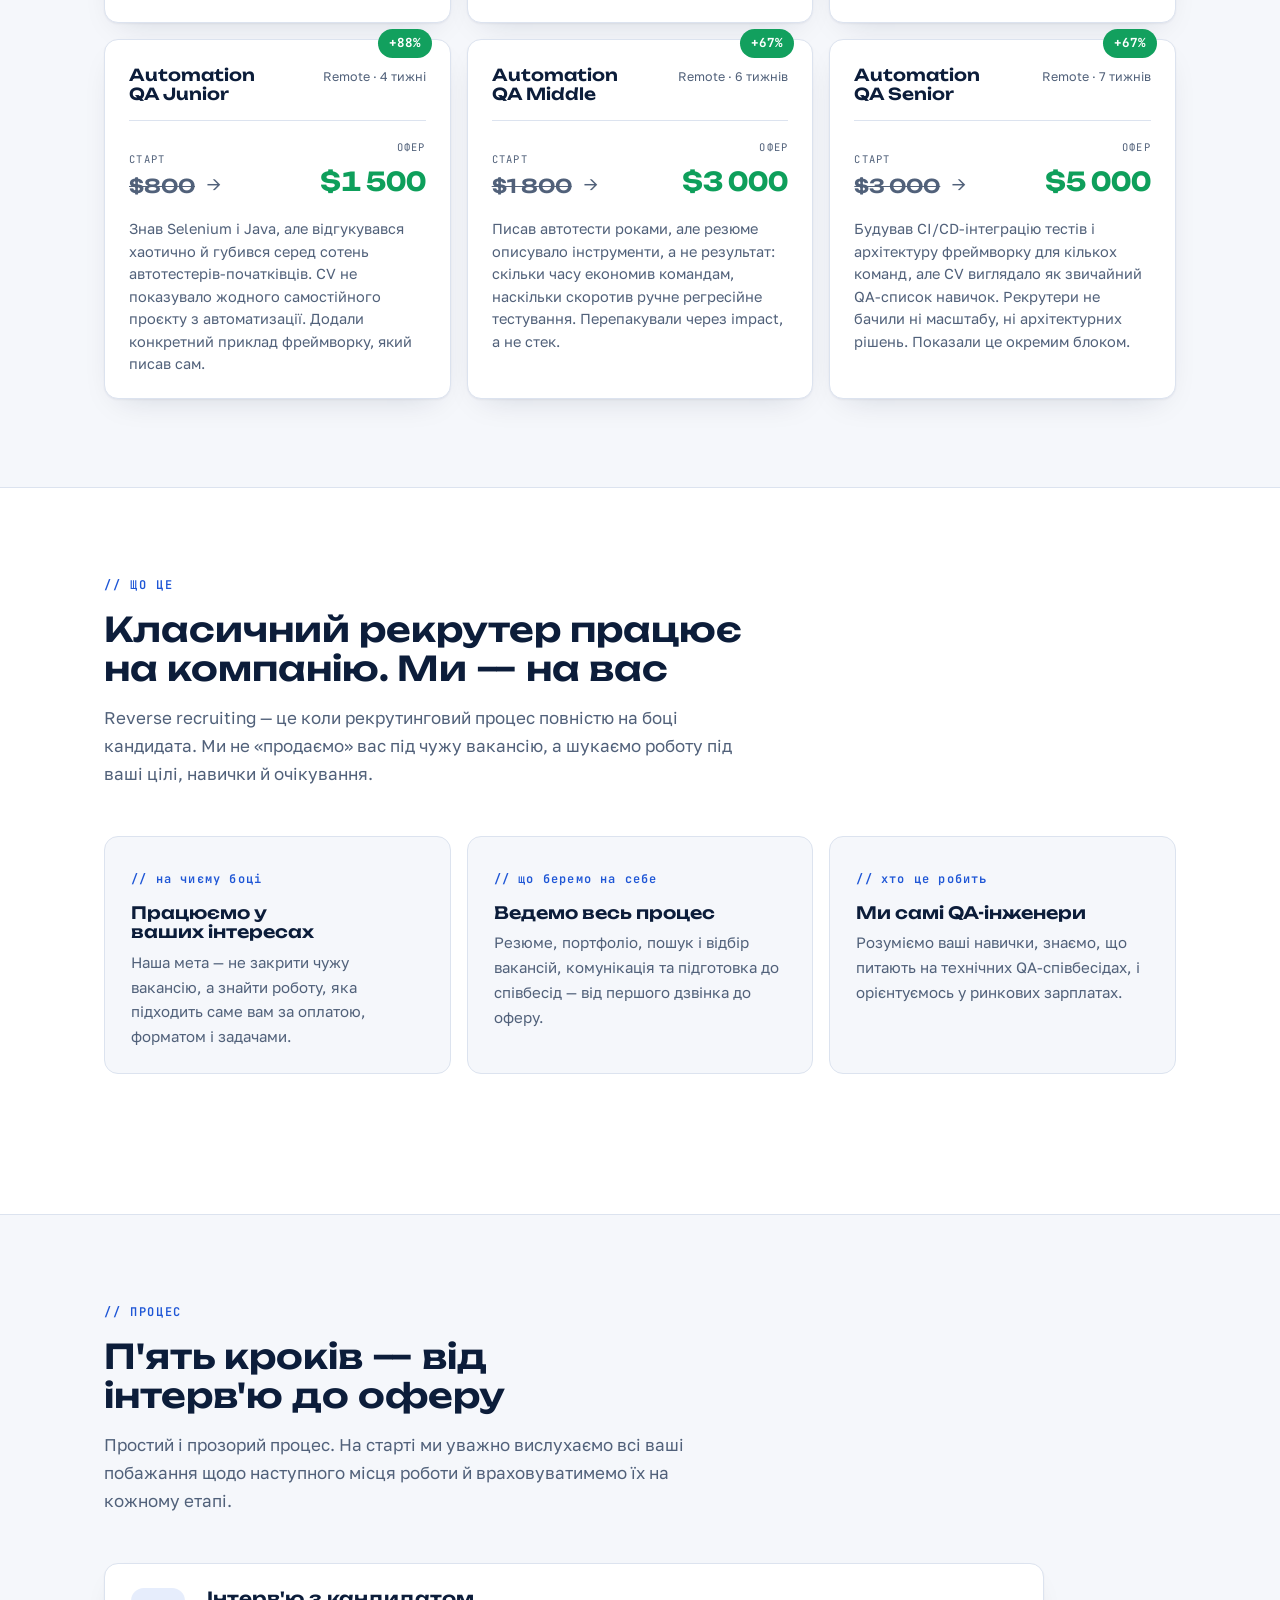
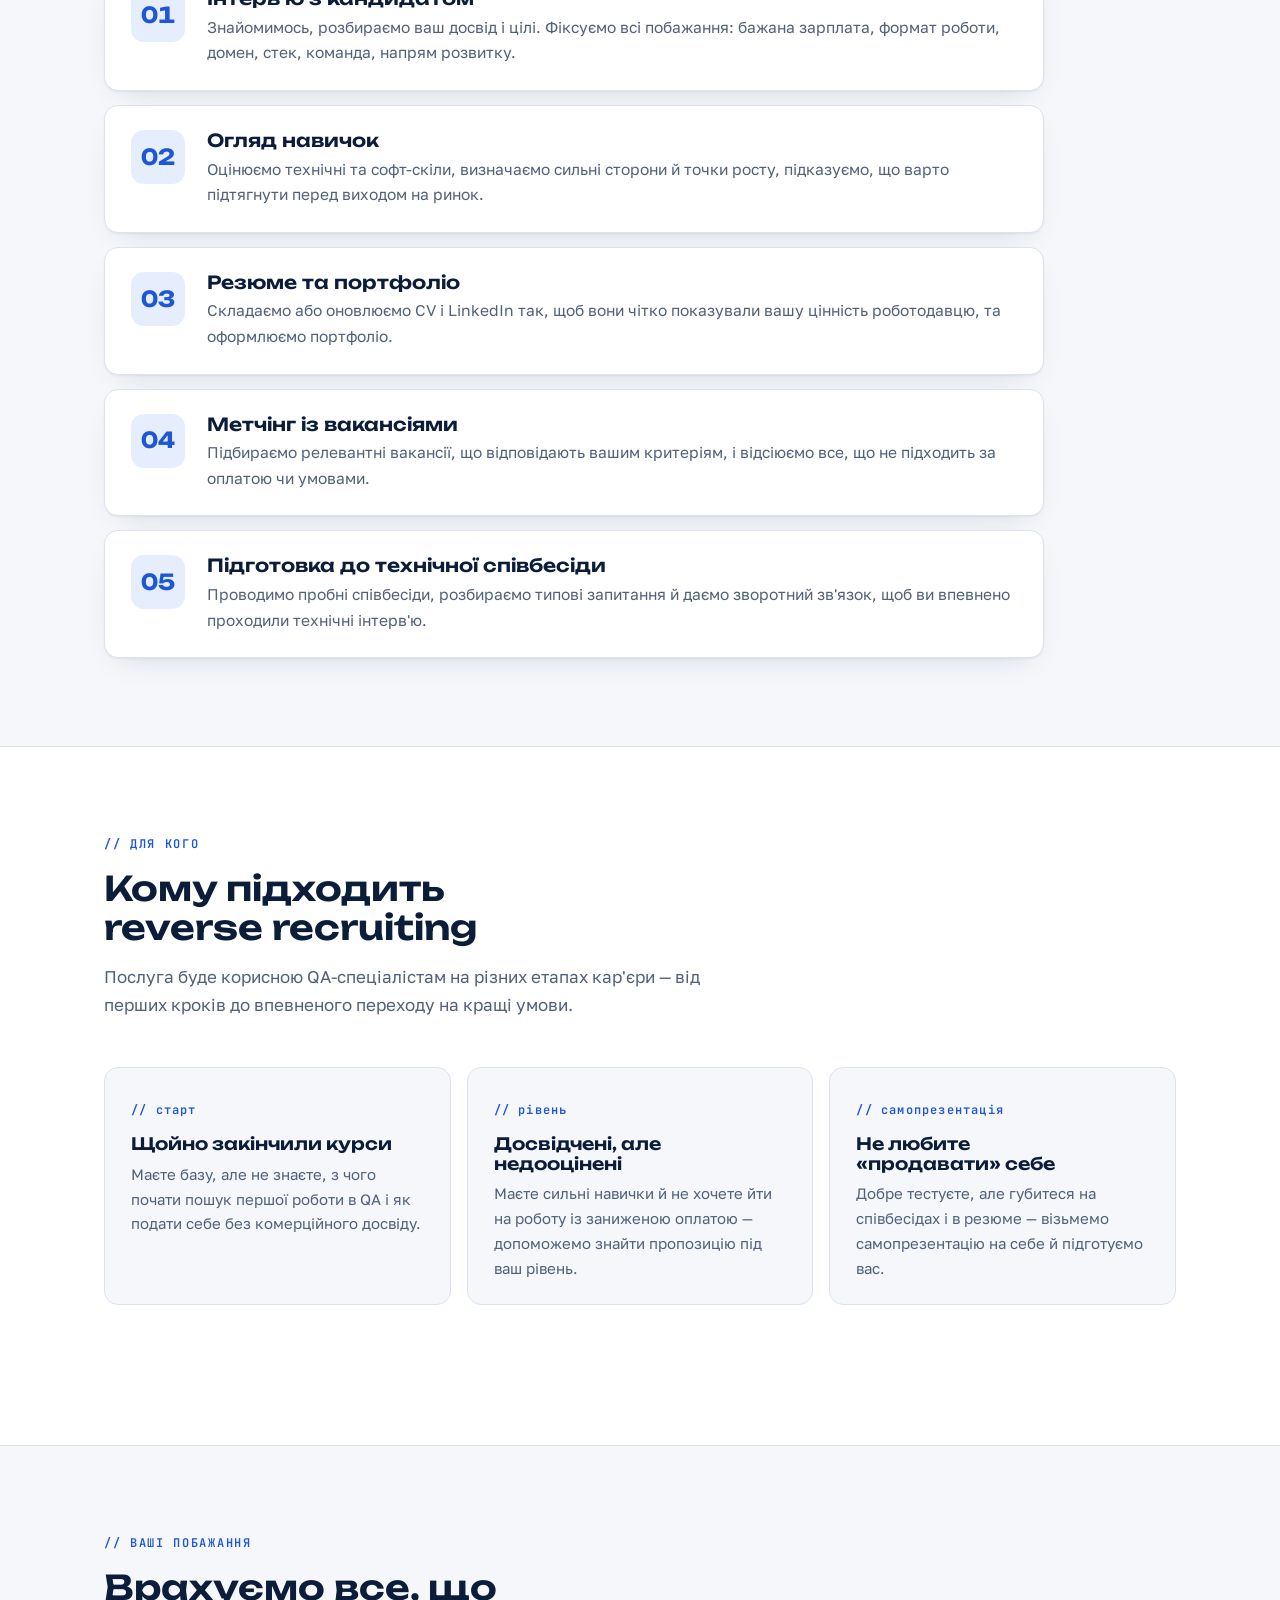
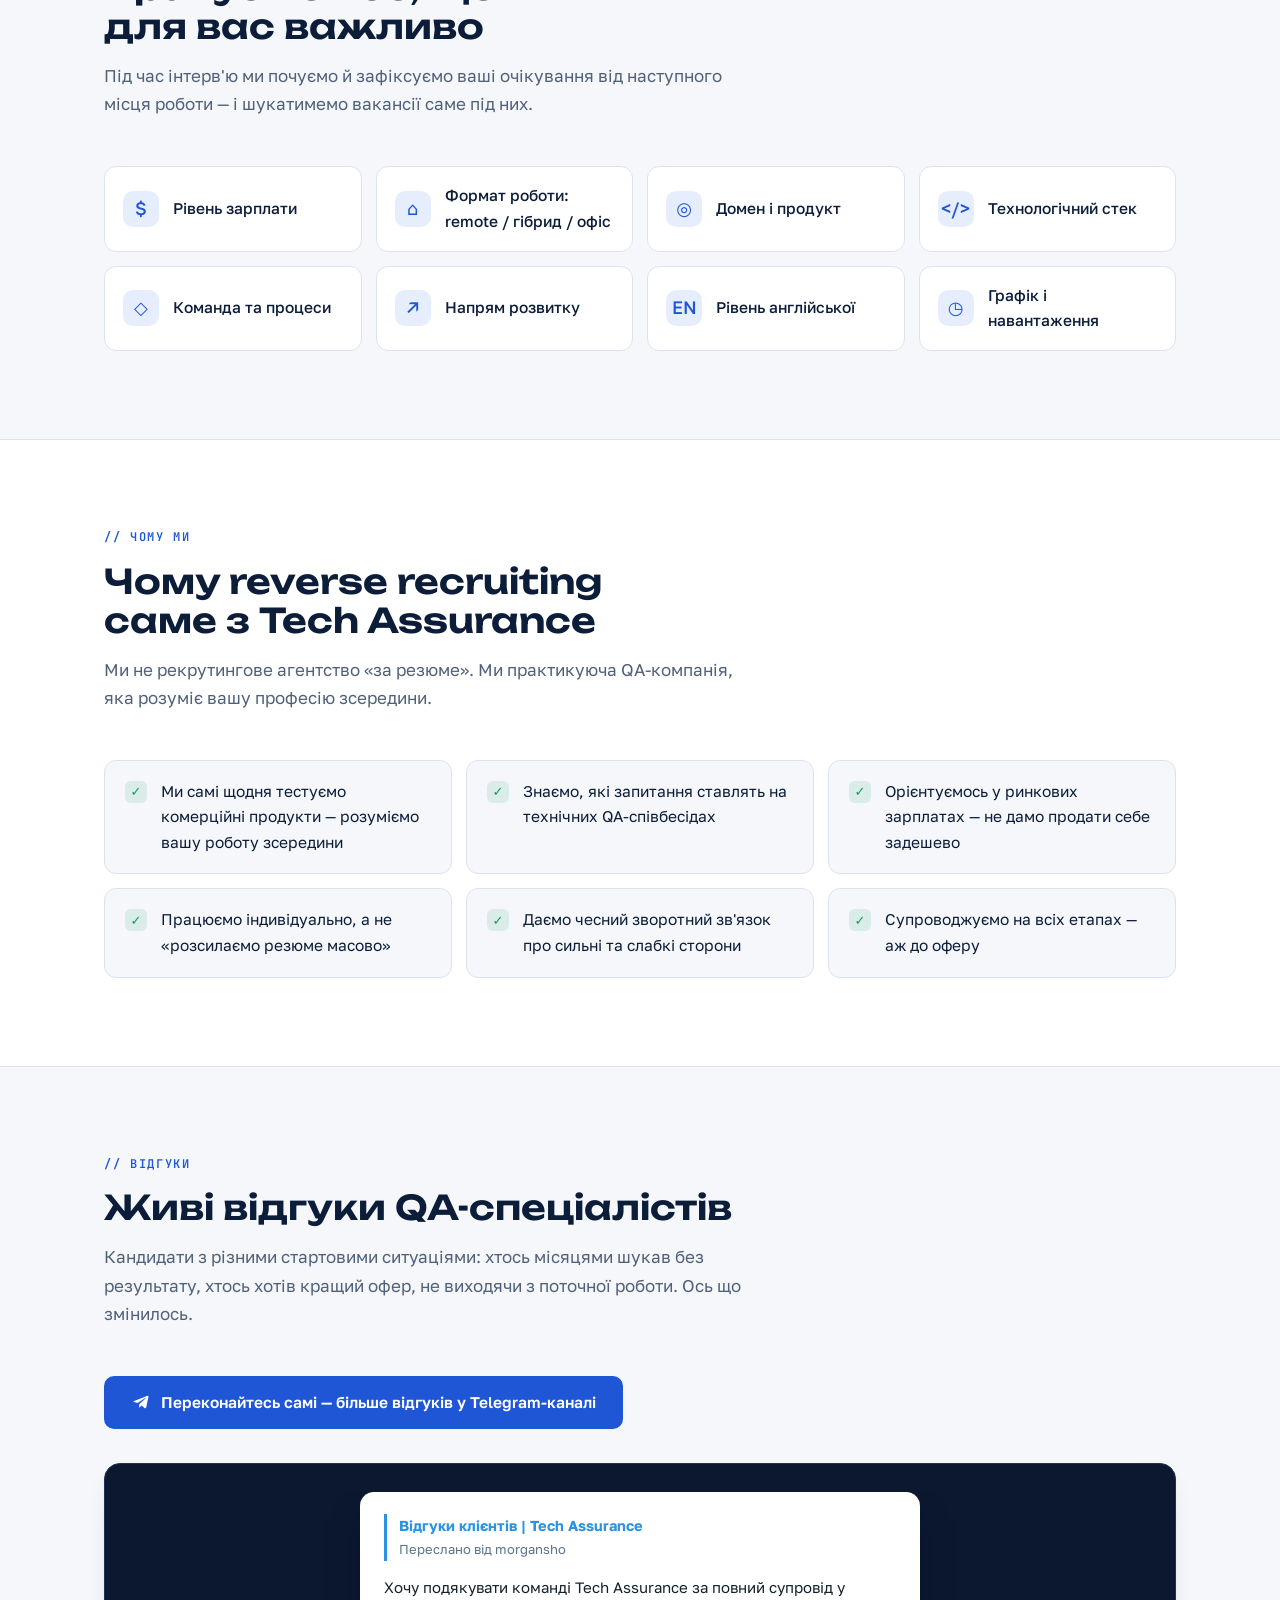
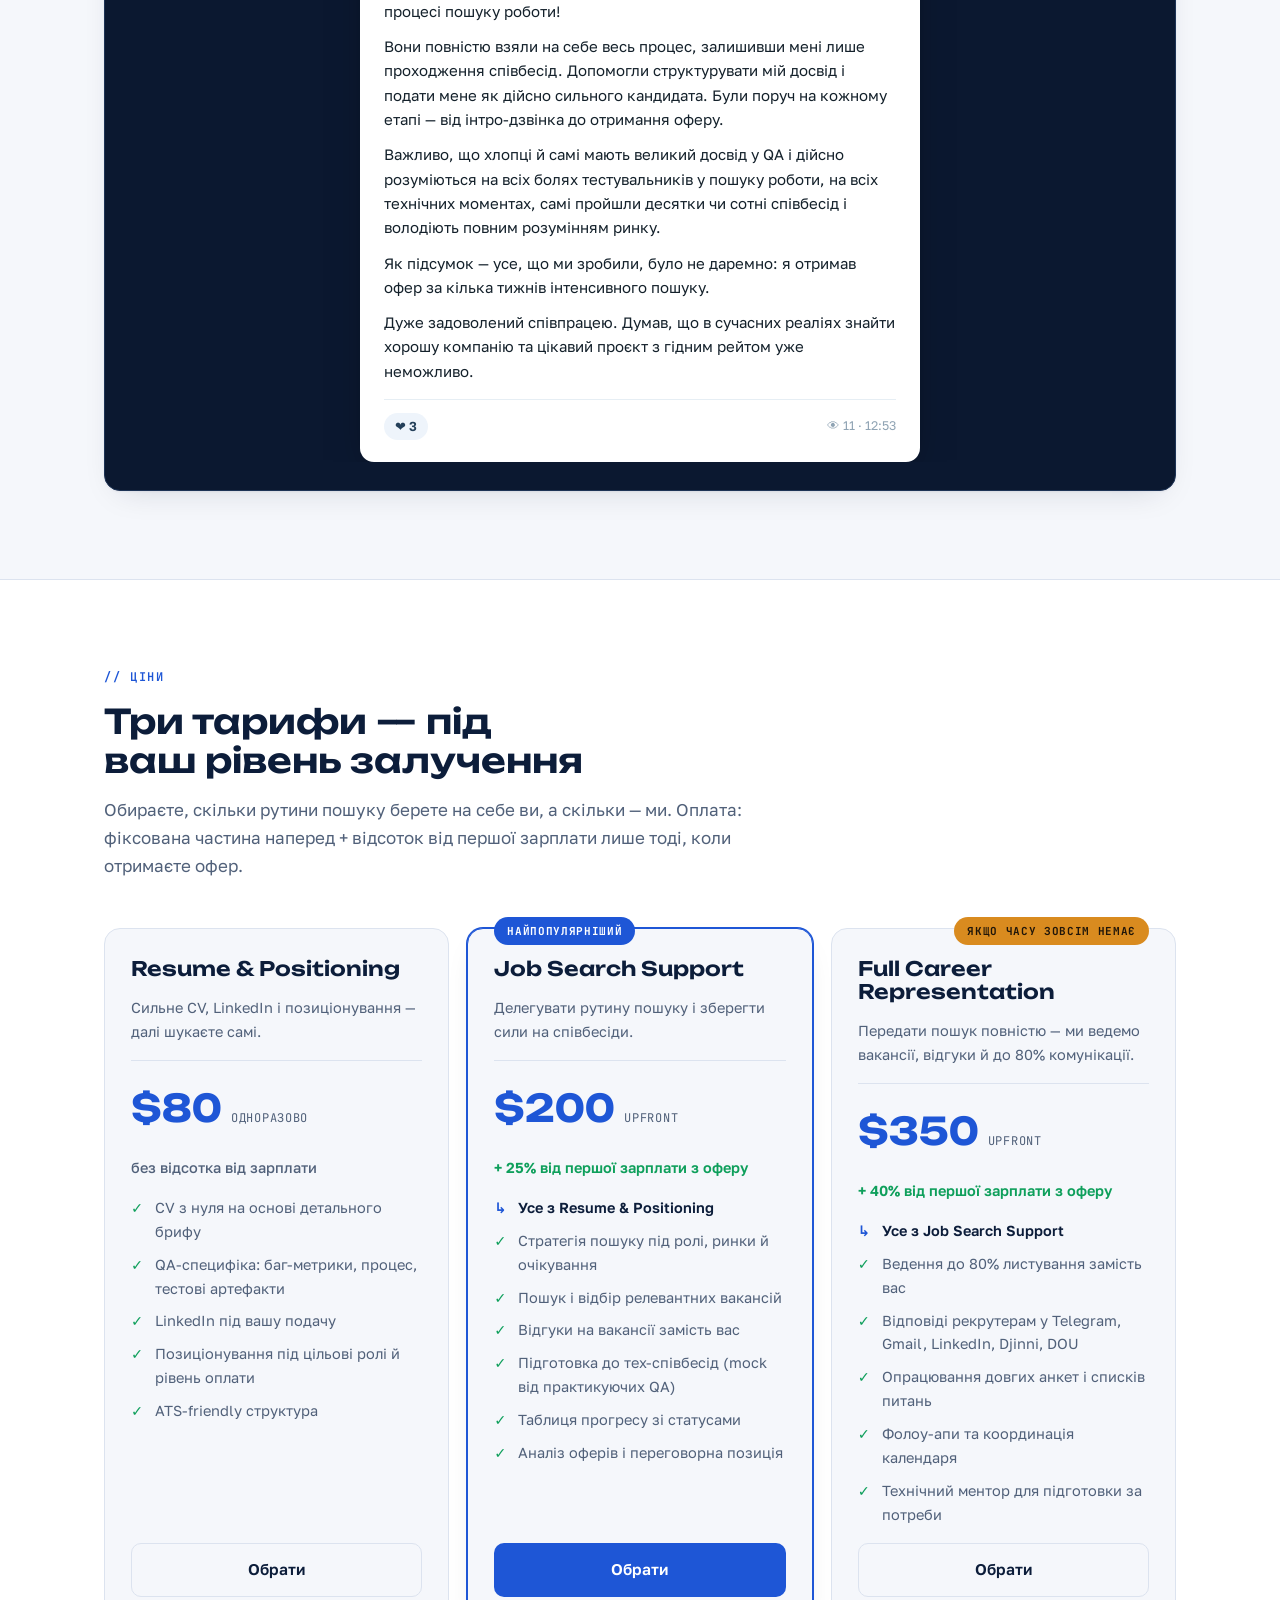
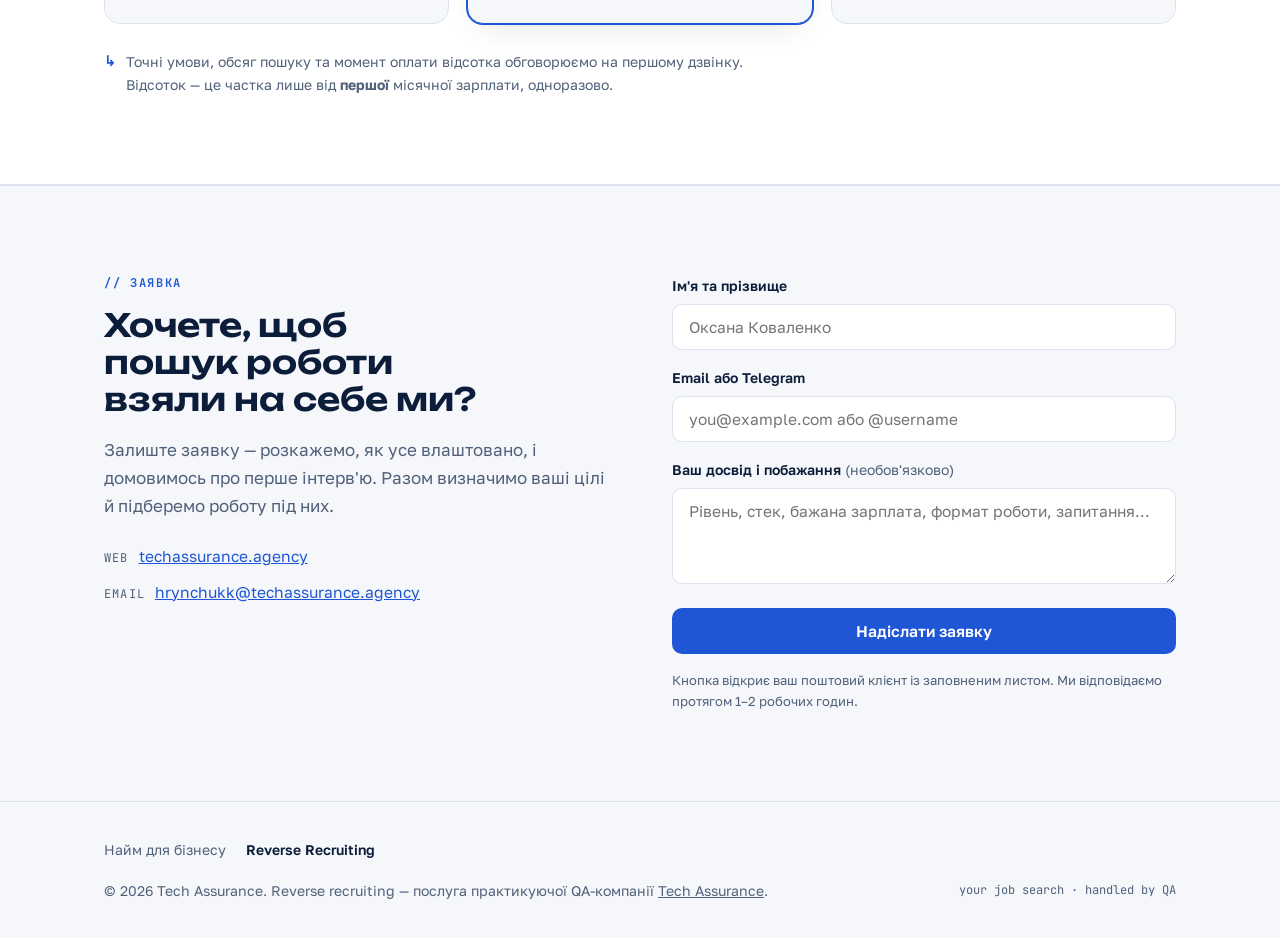
==== commit dab9b602: "Pivot site to recruitment services; drop the QA course The business is focusing on recruitment, not " ====
--- a/reverse-recruiting.html
+++ b/reverse-recruiting.html
@@ -23,13 +23,13 @@
   <div class="wrap">
     <a class="logo" href="index.html" aria-label="Tech Assurance — на головну">
       <strong>TECH ASSURANCE</strong>
-      <span>QA Academy</span>
+      <span>Recruitment</span>
     </a>
     <nav class="nav" id="nav" aria-label="Основна навігація">
       <a href="#cases">Кейси</a>
       <a href="#pricing">Ціни</a>
       <a href="#reviews">Відгуки</a>
-      <a href="index.html">Курс Manual QA</a>
+      <a href="index.html">Для бізнесу</a>
       <a class="btn btn-primary btn-sm" href="https://calendly.com/team-techassurance/30min" target="_blank" rel="noopener" data-va="schedule_call">Запланувати дзвінок</a>
     </nav>
     <button class="nav-toggle" id="navToggle" aria-expanded="false" aria-controls="nav" aria-label="Відкрити меню">☰</button>
@@ -433,9 +433,8 @@
 <footer class="site-footer">
   <div class="wrap">
     <nav class="footer-nav" aria-label="Напрями Tech Assurance">
-      <a href="index.html">Курс Manual QA</a>
+      <a href="index.html">Найм для бізнесу</a>
       <a href="reverse-recruiting.html" aria-current="page">Reverse Recruiting</a>
-      <a href="recruitment.html">Recruitment для бізнесу</a>
     </nav>
     <div class="footer-meta">
       <p>© 2026 Tech Assurance. Reverse recruiting — послуга практикуючої QA-компанії <a href="https://www.techassurance.agency/" target="_blank" rel="noopener">Tech Assurance</a>.</p>
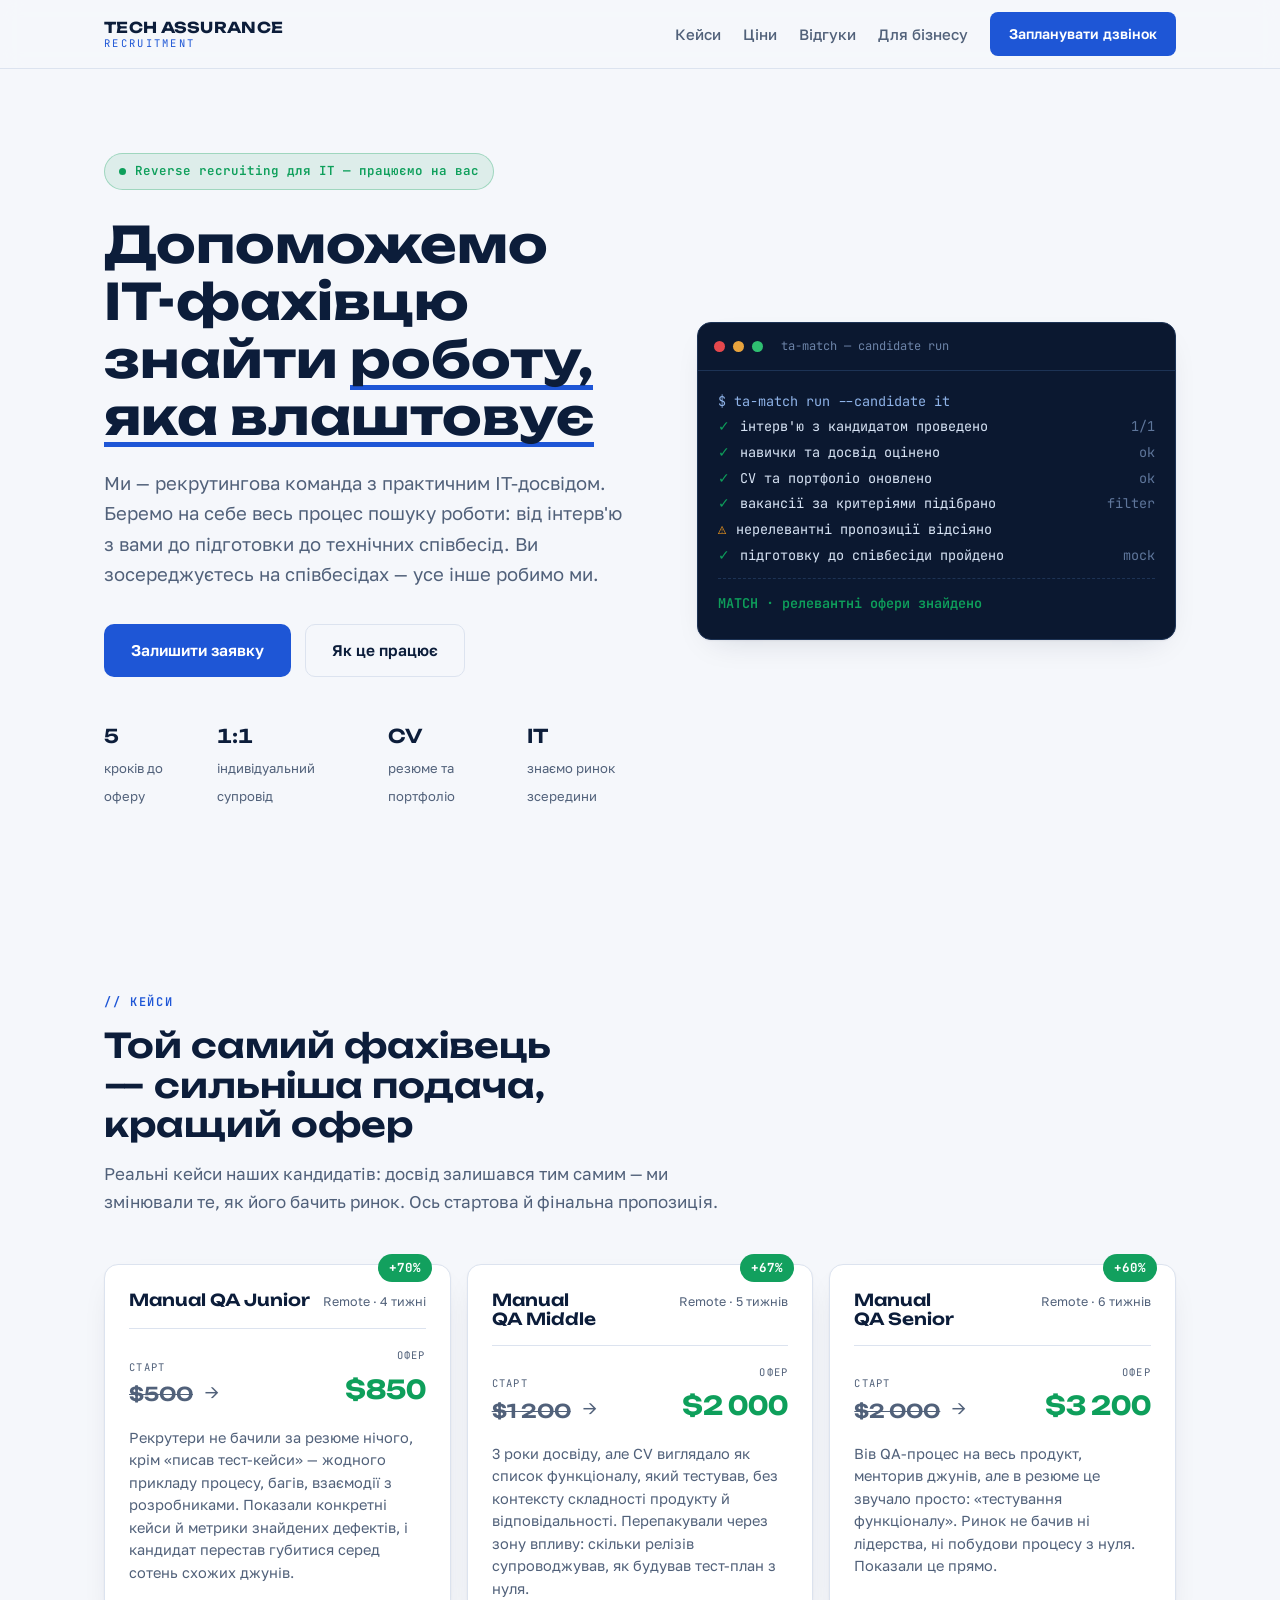
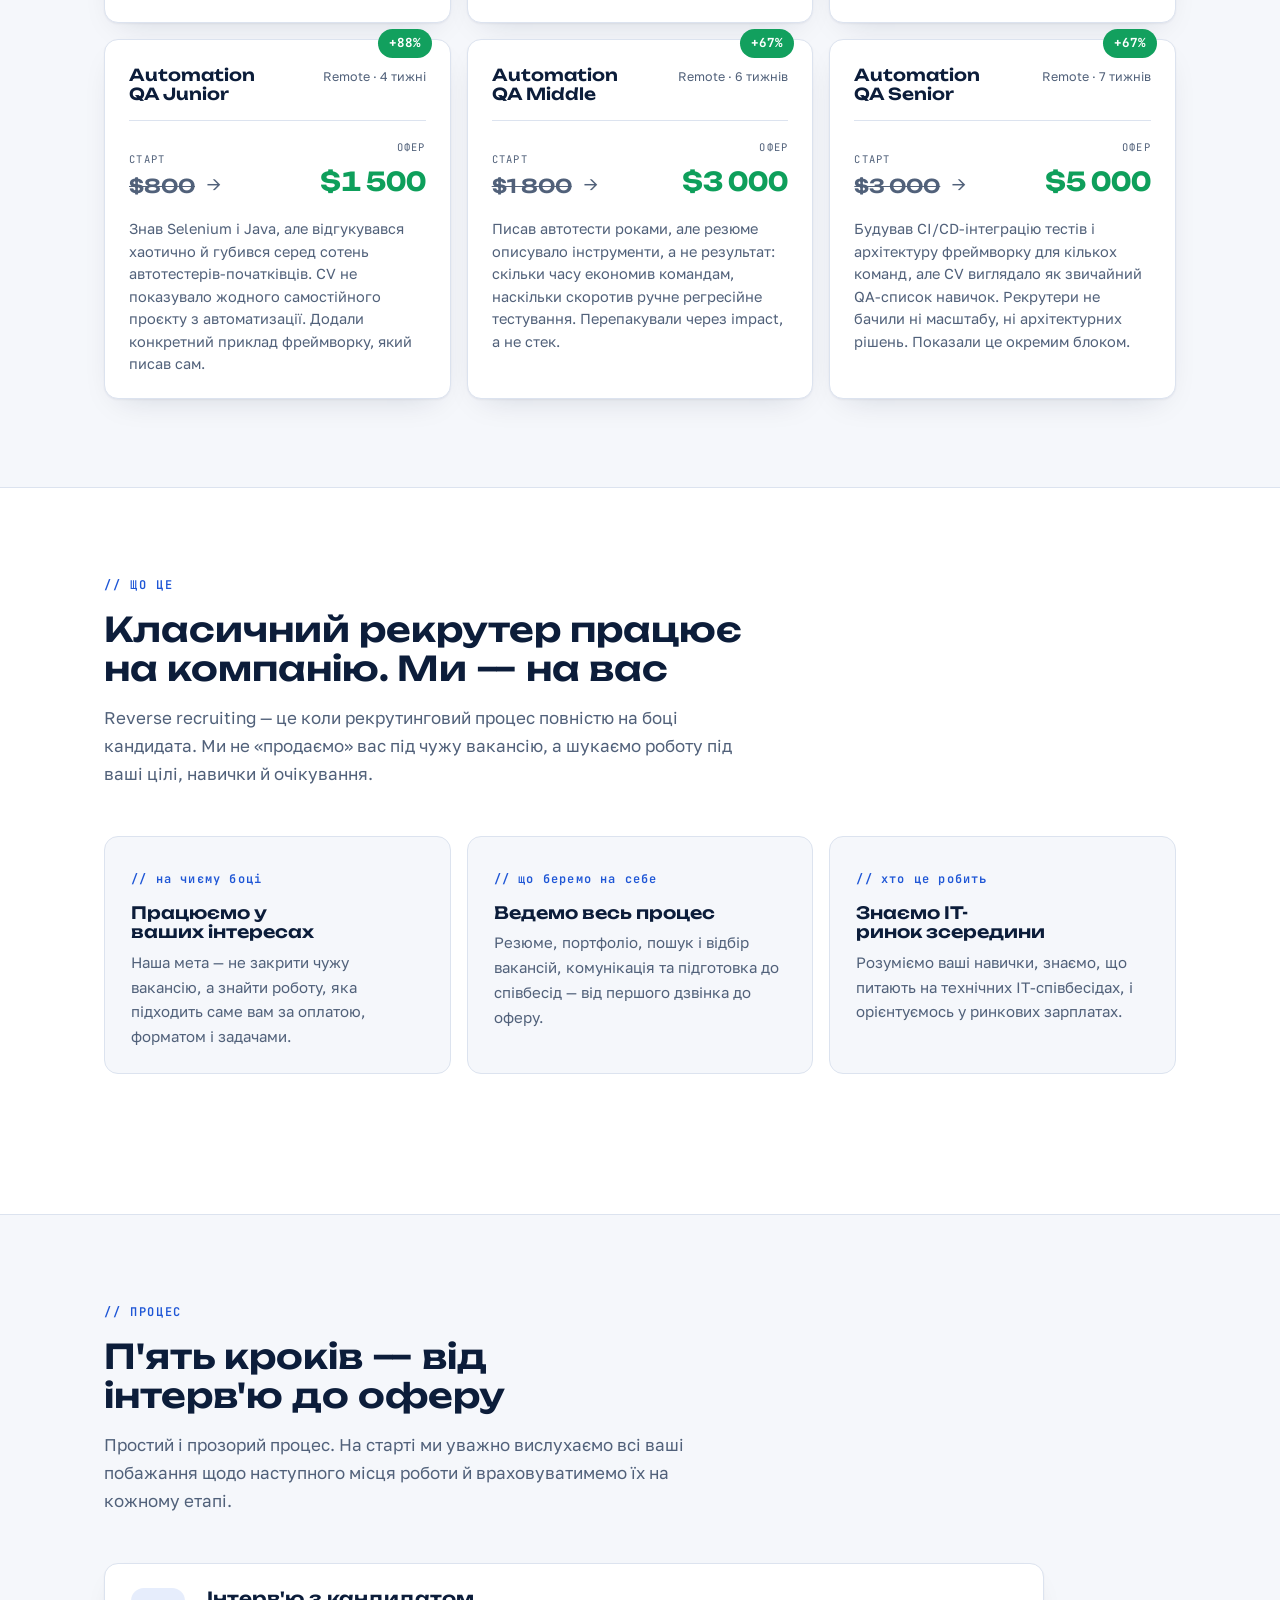
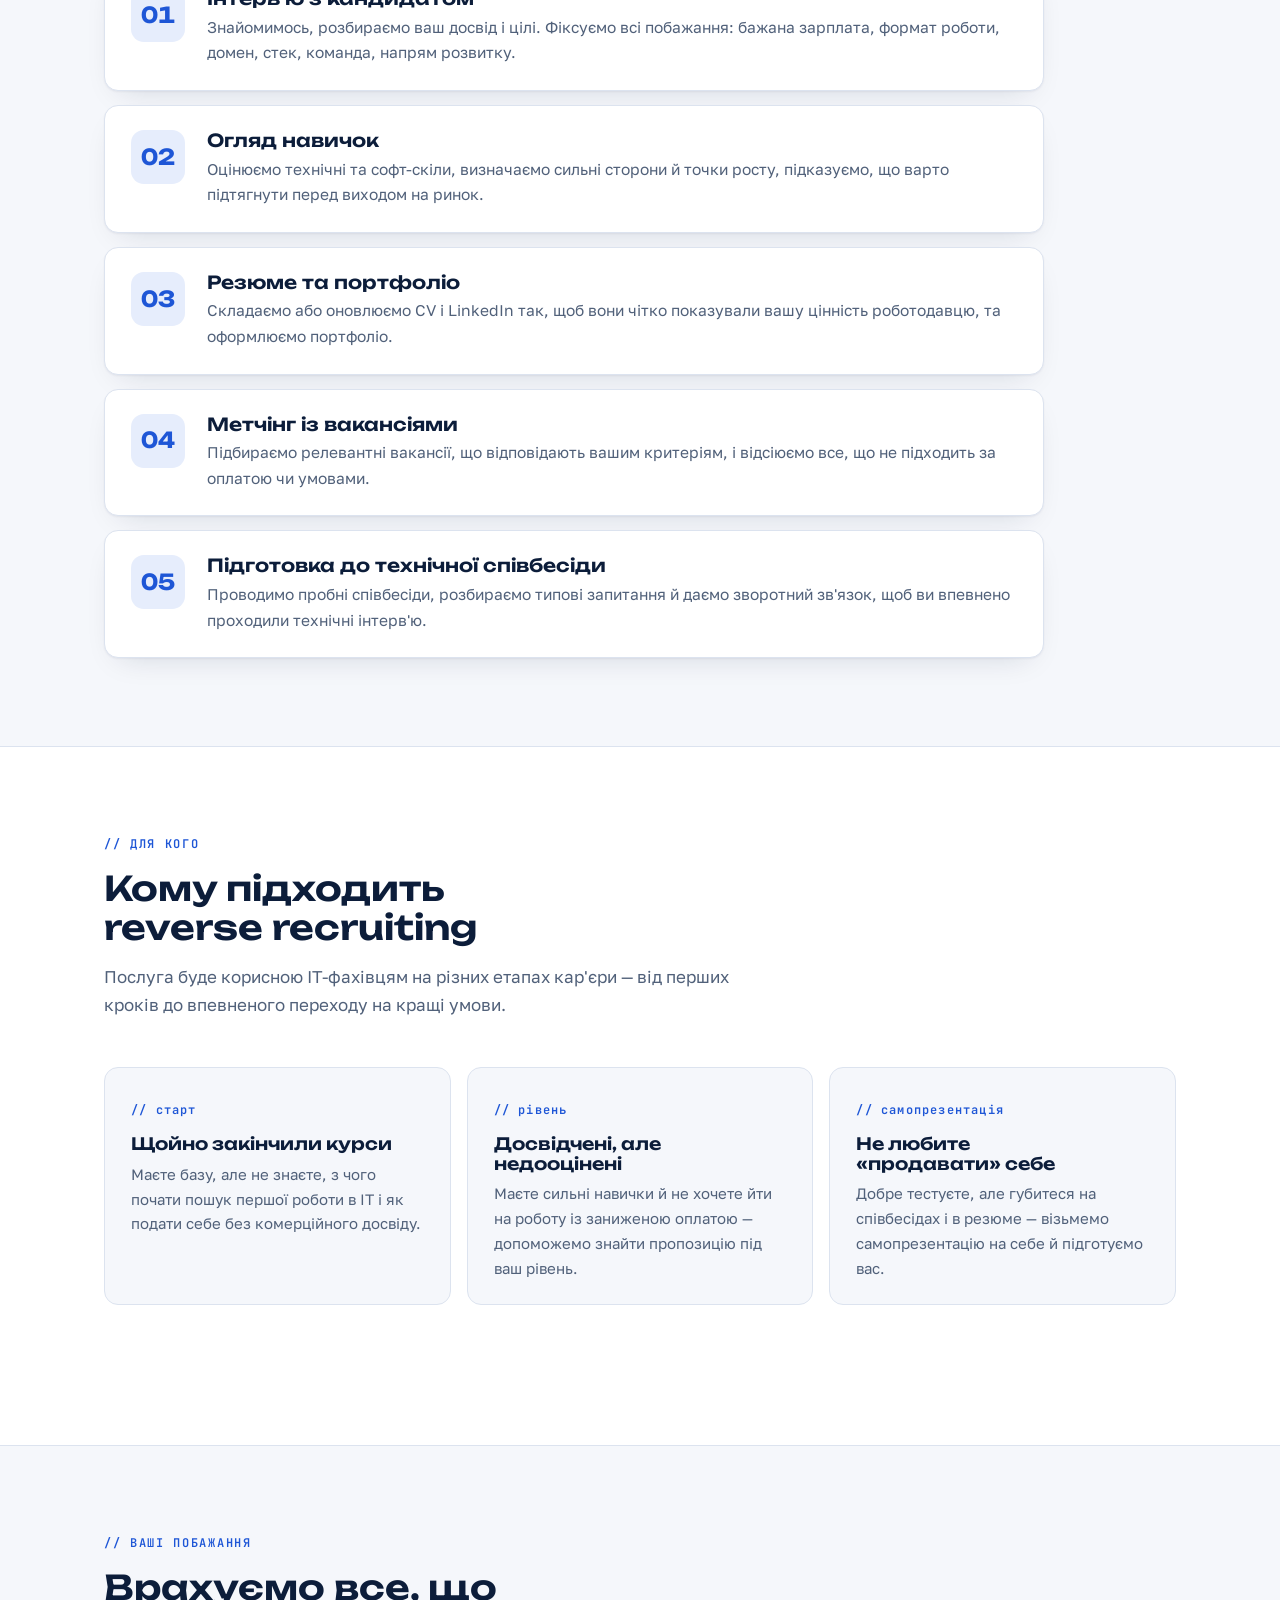
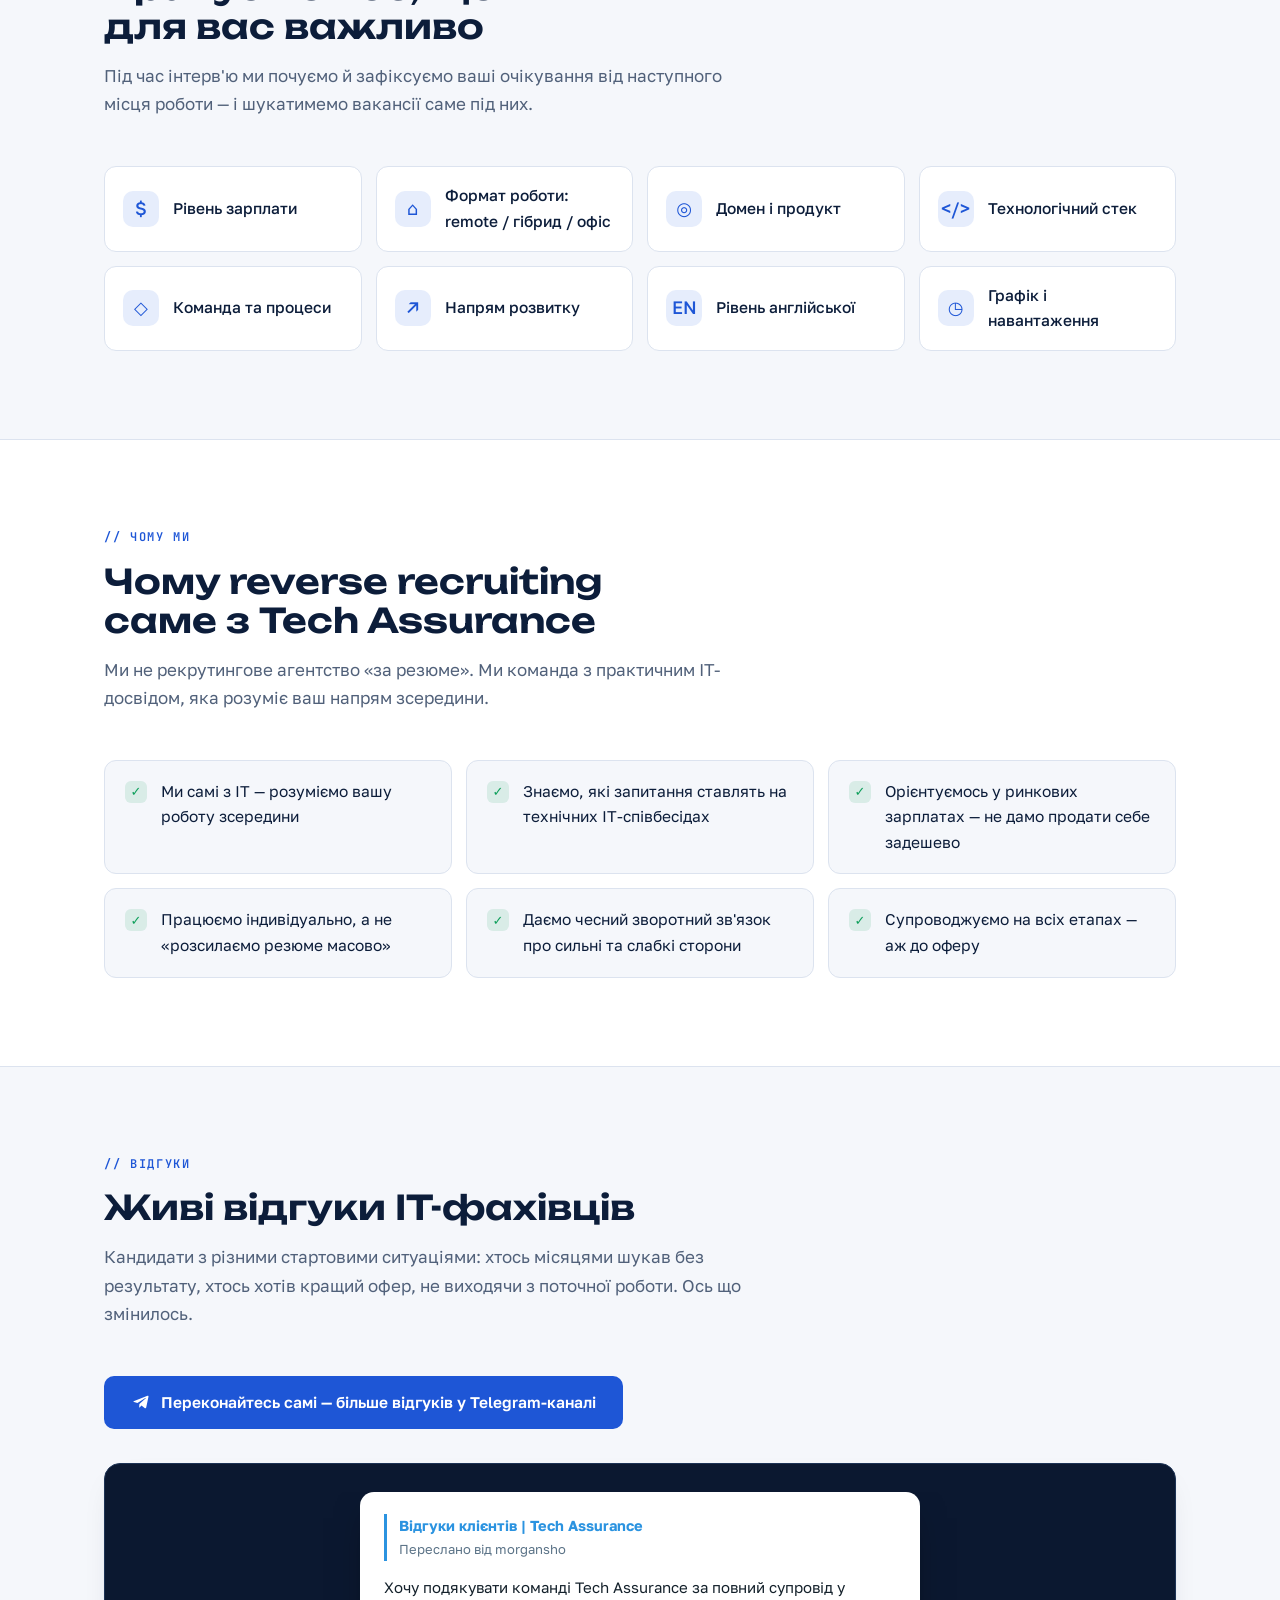
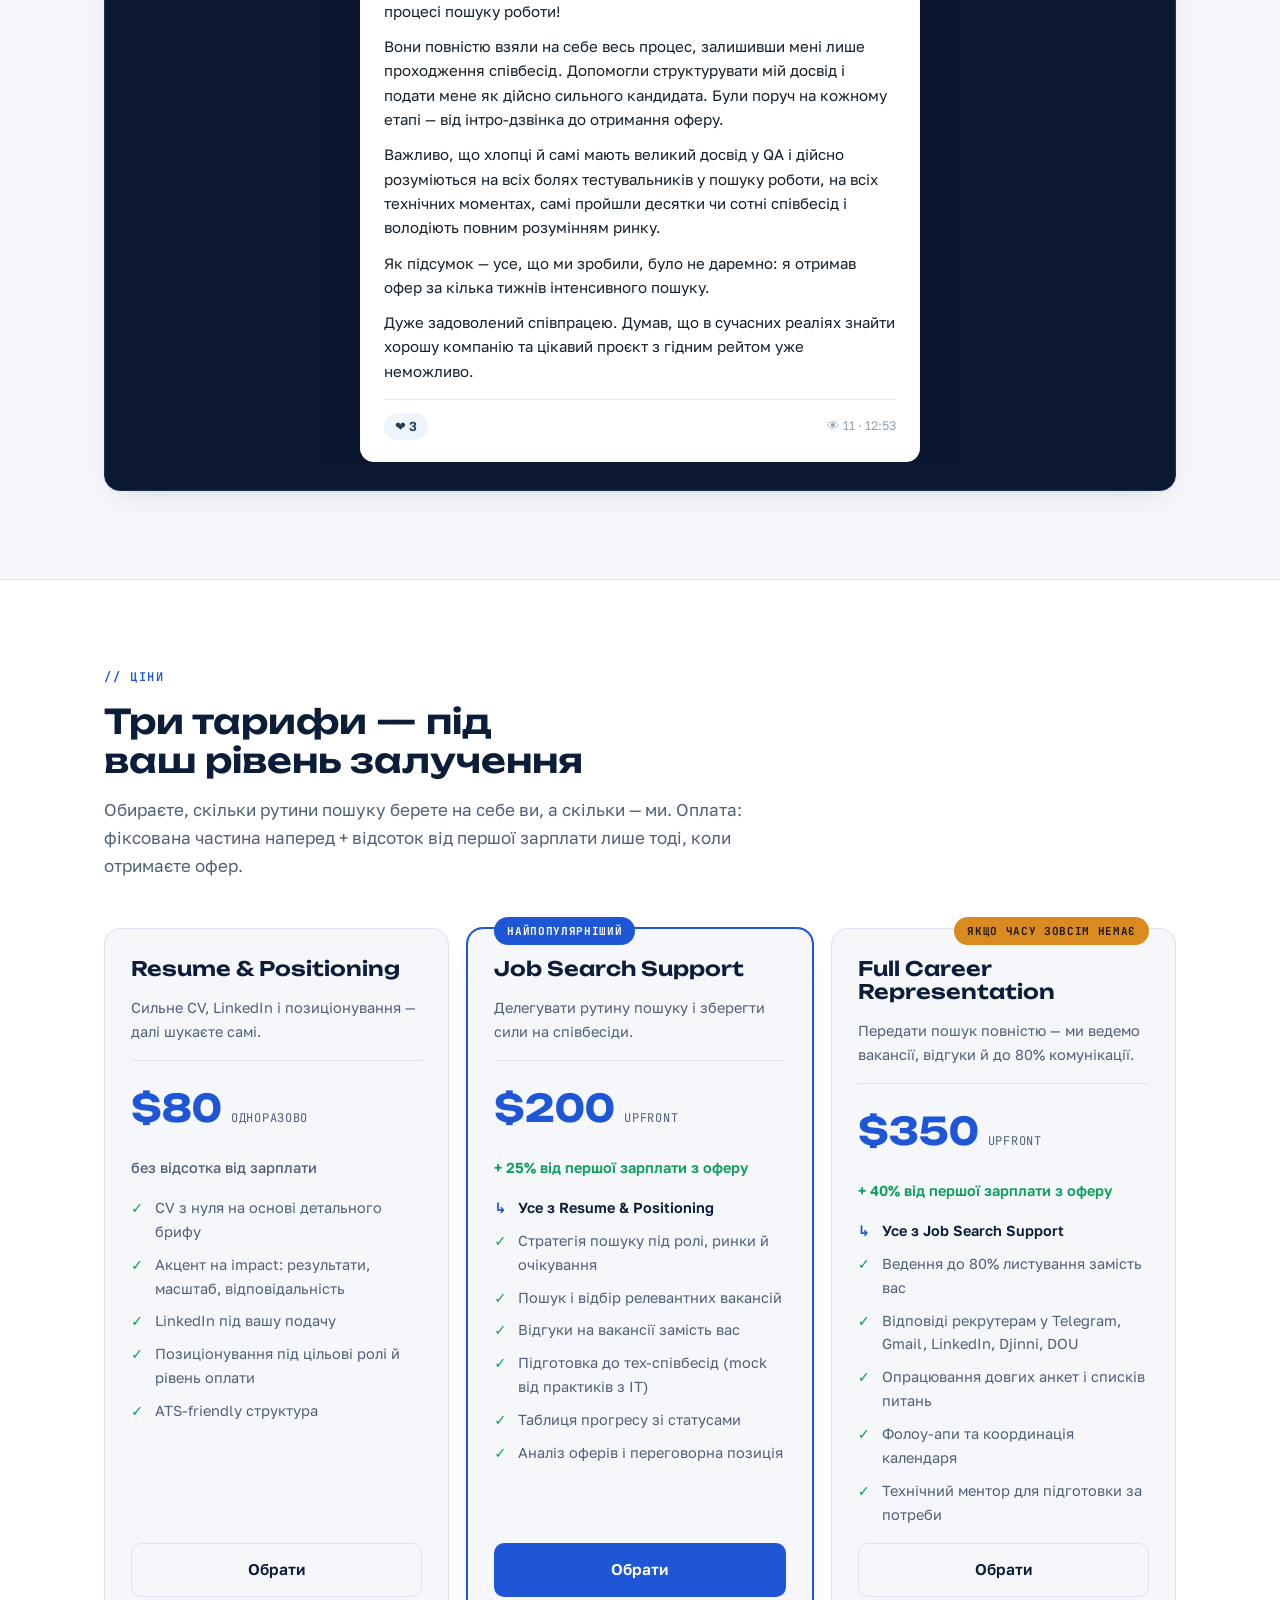
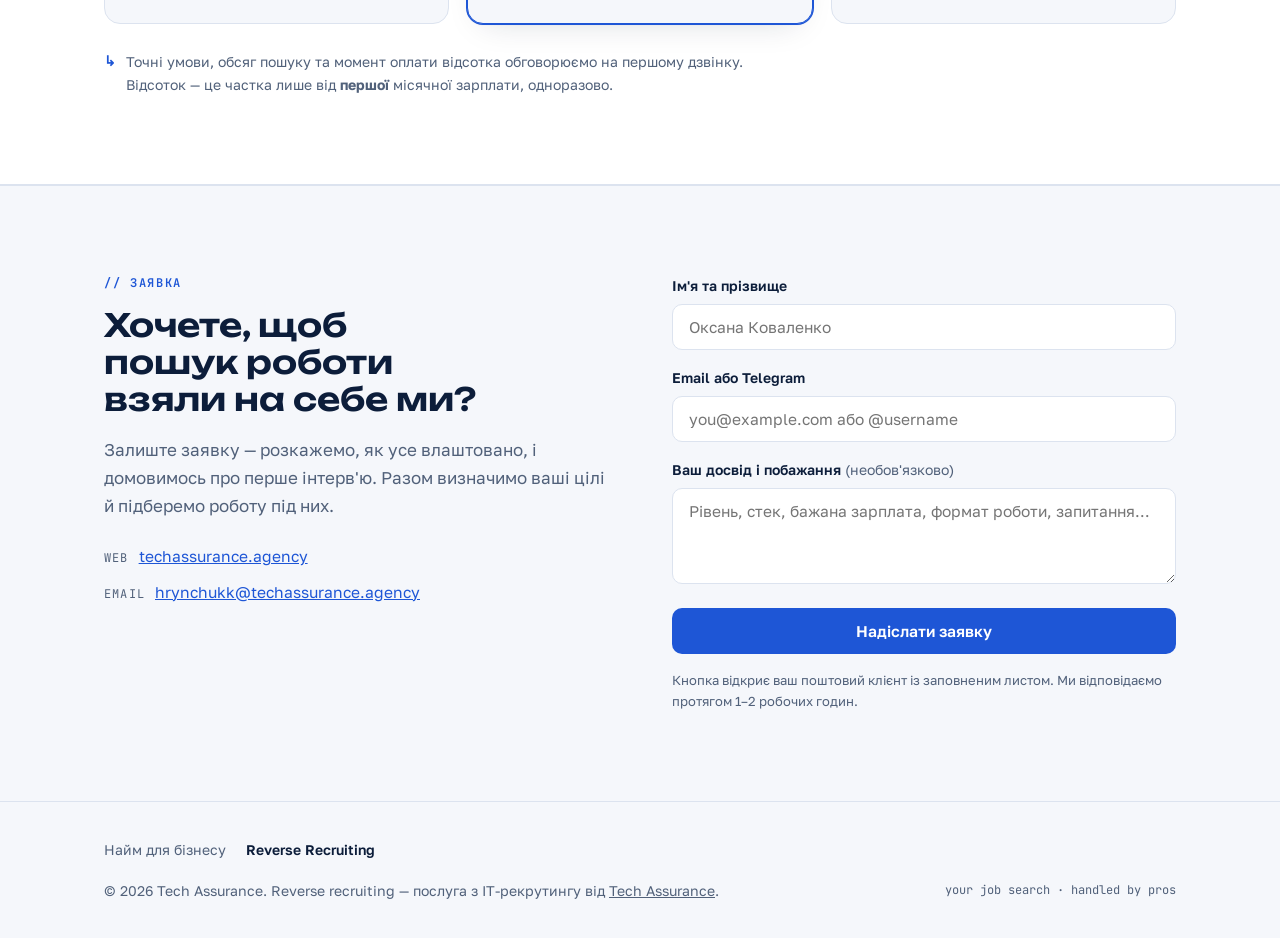
==== commit 73795691: "Broaden candidates page from QA to IT specialists Rework the Reverse Recruiting page to address all " ====
--- a/reverse-recruiting.html
+++ b/reverse-recruiting.html
@@ -3,11 +3,11 @@
 <head>
 <meta charset="UTF-8">
 <meta name="viewport" content="width=device-width, initial-scale=1.0">
-<title>Reverse Recruiting для QA — Tech Assurance</title>
+<title>Reverse Recruiting для IT-фахівців — Tech Assurance</title>
 <link rel="icon" href="assets/favicon.svg" type="image/svg+xml">
 <link rel="icon" href="assets/favicon-32.png" sizes="32x32" type="image/png">
 <link rel="apple-touch-icon" href="assets/apple-touch-icon.png">
-<meta name="description" content="Reverse recruiting для QA-спеціалістів від практикуючої QA-компанії Tech Assurance. Беремо на себе весь процес пошуку роботи: інтерв'ю, огляд навичок, резюме, метчінг з вакансіями та підготовку до технічних співбесід.">
+<meta name="description" content="Reverse recruiting для IT-фахівців від Tech Assurance. Беремо на себе весь процес пошуку роботи: інтерв'ю, огляд навичок, резюме, метчінг з вакансіями та підготовку до технічних співбесід.">
 <link rel="preconnect" href="https://fonts.googleapis.com">
 <link rel="preconnect" href="https://fonts.gstatic.com" crossorigin>
 <link href="https://fonts.googleapis.com/css2?family=Unbounded:wght@500;600;700&family=Golos+Text:wght@400;500;600&family=JetBrains+Mono:wght@400;600&display=swap" rel="stylesheet">
@@ -42,9 +42,9 @@
   <section class="hero" aria-labelledby="hero-title">
     <div class="wrap">
       <div>
-        <span class="hero-badge"><i class="dot" aria-hidden="true"></i>Reverse recruiting для QA — працюємо на вас</span>
-        <h1 id="hero-title">Допоможемо QA-спеціалісту знайти <em>роботу, яка влаштовує</em></h1>
-        <p class="hero-sub">Ми — практикуюча QA-компанія. Беремо на себе весь процес пошуку роботи: від інтерв'ю з вами до підготовки до технічних співбесід. Ви зосереджуєтесь на співбесідах — усе інше робимо ми.</p>
+        <span class="hero-badge"><i class="dot" aria-hidden="true"></i>Reverse recruiting для IT — працюємо на вас</span>
+        <h1 id="hero-title">Допоможемо IT-фахівцю знайти <em>роботу, яка влаштовує</em></h1>
+        <p class="hero-sub">Ми — рекрутингова команда з практичним IT-досвідом. Беремо на себе весь процес пошуку роботи: від інтерв'ю з вами до підготовки до технічних співбесід. Ви зосереджуєтесь на співбесідах — усе інше робимо ми.</p>
         <div class="hero-cta">
           <a class="btn btn-primary" href="#apply">Залишити заявку</a>
           <a class="btn btn-ghost" href="#process" data-va="how_it_works">Як це працює</a>
@@ -53,14 +53,14 @@
           <div role="listitem"><strong>5</strong><span>кроків до оферу</span></div>
           <div role="listitem"><strong>1:1</strong><span>індивідуальний супровід</span></div>
           <div role="listitem"><strong>CV</strong><span>резюме та портфоліо</span></div>
-          <div role="listitem"><strong>QA</strong><span>команда — самі тестувальники</span></div>
+          <div role="listitem"><strong>IT</strong><span>знаємо ринок зсередини</span></div>
         </div>
       </div>
 
       <div class="term" aria-hidden="true">
         <div class="term-bar"><i></i><i></i><i></i><span>ta-match — candidate run</span></div>
         <div class="term-body">
-          <div class="line"><span class="cmd">$ ta-match run --candidate qa</span></div>
+          <div class="line"><span class="cmd">$ ta-match run --candidate it</span></div>
           <div class="line"><span class="ok">✓</span> інтерв'ю з кандидатом проведено <span class="dim">1/1</span></div>
           <div class="line"><span class="ok">✓</span> навички та досвід оцінено <span class="dim">ok</span></div>
           <div class="line"><span class="ok">✓</span> CV та портфоліо оновлено <span class="dim">ok</span></div>
@@ -79,7 +79,7 @@
       <div class="section-head reveal">
         <span class="eyebrow">// кейси</span>
         <h2 id="cases-title">Той самий фахівець — сильніша подача, кращий офер</h2>
-        <p>Реальні кейси QA-спеціалістів: досвід залишався тим самим — ми змінювали те, як його бачить ринок. Ось стартова й фінальна пропозиція.</p>
+        <p>Реальні кейси наших кандидатів: досвід залишався тим самим — ми змінювали те, як його бачить ринок. Ось стартова й фінальна пропозиція.</p>
       </div>
       <div class="cases-grid">
         <article class="case-card reveal">
@@ -172,8 +172,8 @@
         </div>
         <div class="hire-card reveal">
           <span class="num">// хто це робить</span>
-          <h3>Ми самі QA-інженери</h3>
-          <p>Розуміємо ваші навички, знаємо, що питають на технічних QA-співбесідах, і орієнтуємось у ринкових зарплатах.</p>
+          <h3>Знаємо IT-ринок зсередини</h3>
+          <p>Розуміємо ваші навички, знаємо, що питають на технічних IT-співбесідах, і орієнтуємось у ринкових зарплатах.</p>
         </div>
       </div>
     </div>
@@ -228,13 +228,13 @@
       <div class="section-head reveal">
         <span class="eyebrow">// для кого</span>
         <h2 id="who-title">Кому підходить reverse recruiting</h2>
-        <p>Послуга буде корисною QA-спеціалістам на різних етапах кар'єри — від перших кроків до впевненого переходу на кращі умови.</p>
+        <p>Послуга буде корисною IT-фахівцям на різних етапах кар'єри — від перших кроків до впевненого переходу на кращі умови.</p>
       </div>
       <div class="hire-cards">
         <div class="hire-card reveal">
           <span class="num">// старт</span>
           <h3>Щойно закінчили курси</h3>
-          <p>Маєте базу, але не знаєте, з чого почати пошук першої роботи в QA і як подати себе без комерційного досвіду.</p>
+          <p>Маєте базу, але не знаєте, з чого почати пошук першої роботи в IT і як подати себе без комерційного досвіду.</p>
         </div>
         <div class="hire-card reveal">
           <span class="num">// рівень</span>
@@ -277,11 +277,11 @@
       <div class="section-head reveal">
         <span class="eyebrow">// чому ми</span>
         <h2 id="why-title">Чому reverse recruiting саме з Tech Assurance</h2>
-        <p>Ми не рекрутингове агентство «за резюме». Ми практикуюча QA-компанія, яка розуміє вашу професію зсередини.</p>
+        <p>Ми не рекрутингове агентство «за резюме». Ми команда з практичним IT-досвідом, яка розуміє ваш напрям зсередини.</p>
       </div>
       <div class="skills-grid">
-        <div class="skill reveal"><span class="tick">✓</span>Ми самі щодня тестуємо комерційні продукти — розуміємо вашу роботу зсередини</div>
-        <div class="skill reveal"><span class="tick">✓</span>Знаємо, які запитання ставлять на технічних QA-співбесідах</div>
+        <div class="skill reveal"><span class="tick">✓</span>Ми самі з IT — розуміємо вашу роботу зсередини</div>
+        <div class="skill reveal"><span class="tick">✓</span>Знаємо, які запитання ставлять на технічних IT-співбесідах</div>
         <div class="skill reveal"><span class="tick">✓</span>Орієнтуємось у ринкових зарплатах — не дамо продати себе задешево</div>
         <div class="skill reveal"><span class="tick">✓</span>Працюємо індивідуально, а не «розсилаємо резюме масово»</div>
         <div class="skill reveal"><span class="tick">✓</span>Даємо чесний зворотний зв'язок про сильні та слабкі сторони</div>
@@ -295,7 +295,7 @@
     <div class="wrap">
       <div class="section-head reveal">
         <span class="eyebrow">// відгуки</span>
-        <h2 id="reviews-title">Живі відгуки QA-спеціалістів</h2>
+        <h2 id="reviews-title">Живі відгуки IT-фахівців</h2>
         <p>Кандидати з різними стартовими ситуаціями: хтось місяцями шукав без результату, хтось хотів кращий офер, не виходячи з поточної роботи. Ось що змінилось.</p>
       </div>
       <a class="btn btn-primary tg-cta reveal" href="https://t.me/+P1o6_Ioq15U5MjE6" target="_blank" rel="noopener">
@@ -350,7 +350,7 @@
           <p class="pt-fee none">без відсотка від зарплати</p>
           <ul>
             <li>CV з нуля на основі детального брифу</li>
-            <li>QA-специфіка: баг-метрики, процес, тестові артефакти</li>
+            <li>Акцент на impact: результати, масштаб, відповідальність</li>
             <li>LinkedIn під вашу подачу</li>
             <li>Позиціонування під цільові ролі й рівень оплати</li>
             <li>ATS-friendly структура</li>
@@ -369,7 +369,7 @@
             <li>Стратегія пошуку під ролі, ринки й очікування</li>
             <li>Пошук і відбір релевантних вакансій</li>
             <li>Відгуки на вакансії замість вас</li>
-            <li>Підготовка до тех-співбесід (mock від практикуючих QA)</li>
+            <li>Підготовка до тех-співбесід (mock від практиків з IT)</li>
             <li>Таблиця прогресу зі статусами</li>
             <li>Аналіз оферів і переговорна позиція</li>
           </ul>
@@ -409,7 +409,7 @@
           <li><span class="mono">Email</span><a href="mailto:hrynchukk@techassurance.agency">hrynchukk@techassurance.agency</a></li>
         </ul>
       </div>
-      <form class="form reveal" id="applyForm" data-mailto="hrynchukk@techassurance.agency" data-subject="Заявка на reverse recruiting (QA)">
+      <form class="form reveal" id="applyForm" data-mailto="hrynchukk@techassurance.agency" data-subject="Заявка на reverse recruiting (IT)">
         <div class="field">
           <label for="f-name">Ім'я та прізвище</label>
           <input id="f-name" name="name" type="text" required autocomplete="name" placeholder="Оксана Коваленко">
@@ -437,8 +437,8 @@
       <a href="reverse-recruiting.html" aria-current="page">Reverse Recruiting</a>
     </nav>
     <div class="footer-meta">
-      <p>© 2026 Tech Assurance. Reverse recruiting — послуга практикуючої QA-компанії <a href="https://www.techassurance.agency/" target="_blank" rel="noopener">Tech Assurance</a>.</p>
-      <p class="mono" style="font-size:12px;">your job search · handled by QA</p>
+      <p>© 2026 Tech Assurance. Reverse recruiting — послуга з IT-рекрутингу від <a href="https://www.techassurance.agency/" target="_blank" rel="noopener">Tech Assurance</a>.</p>
+      <p class="mono" style="font-size:12px;">your job search · handled by pros</p>
     </div>
   </div>
 </footer>
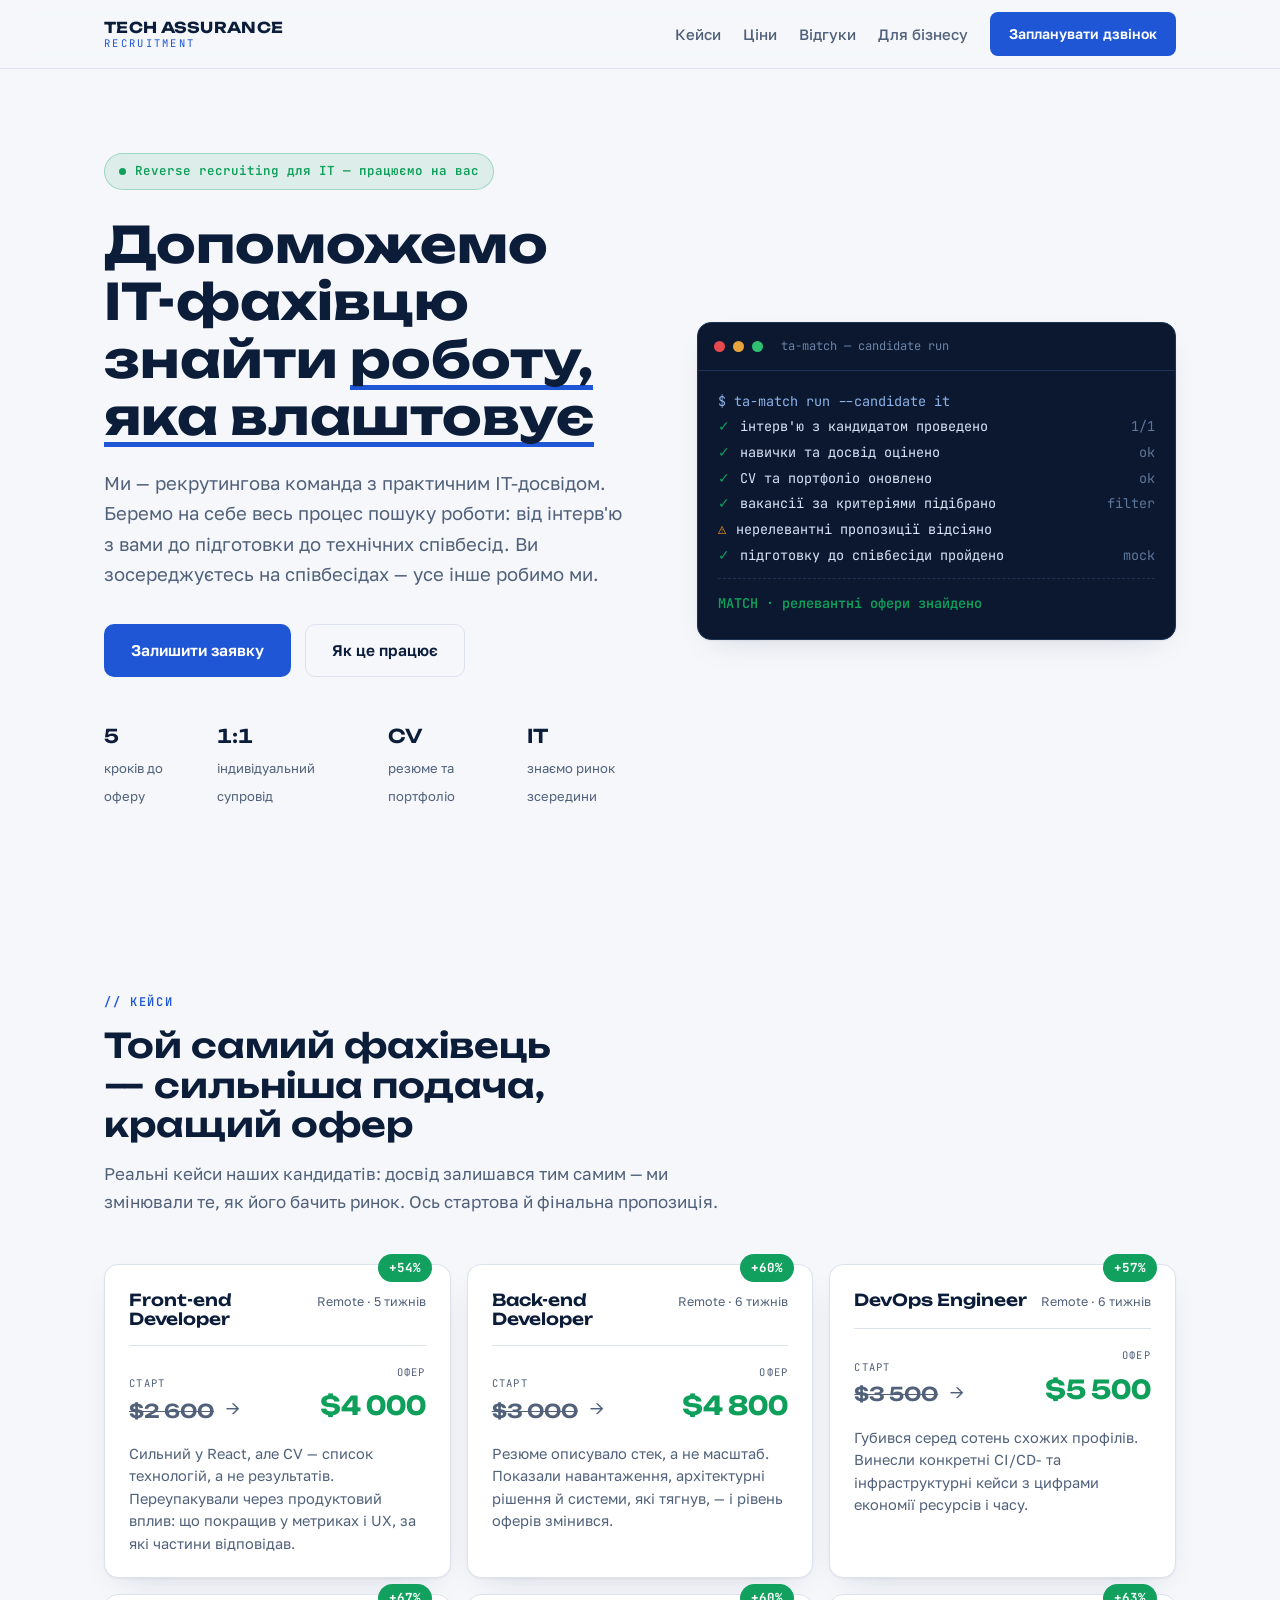
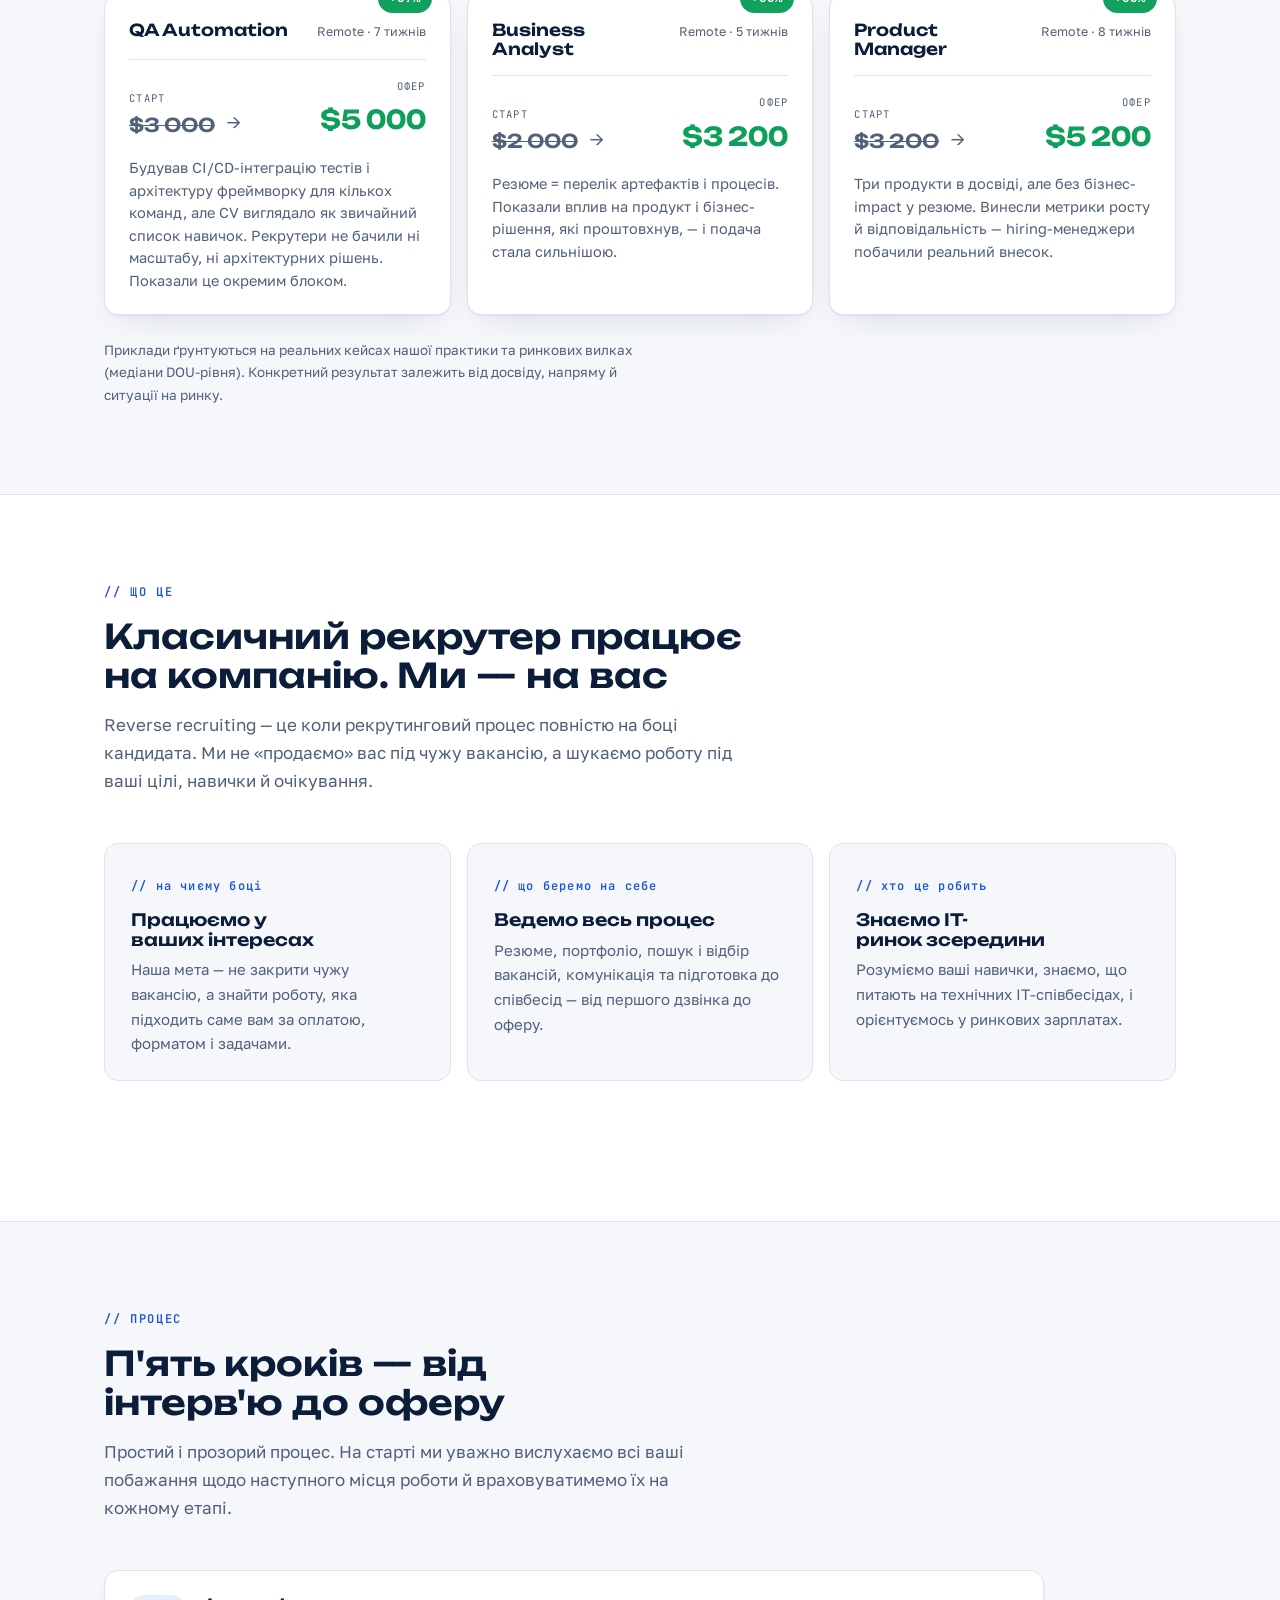
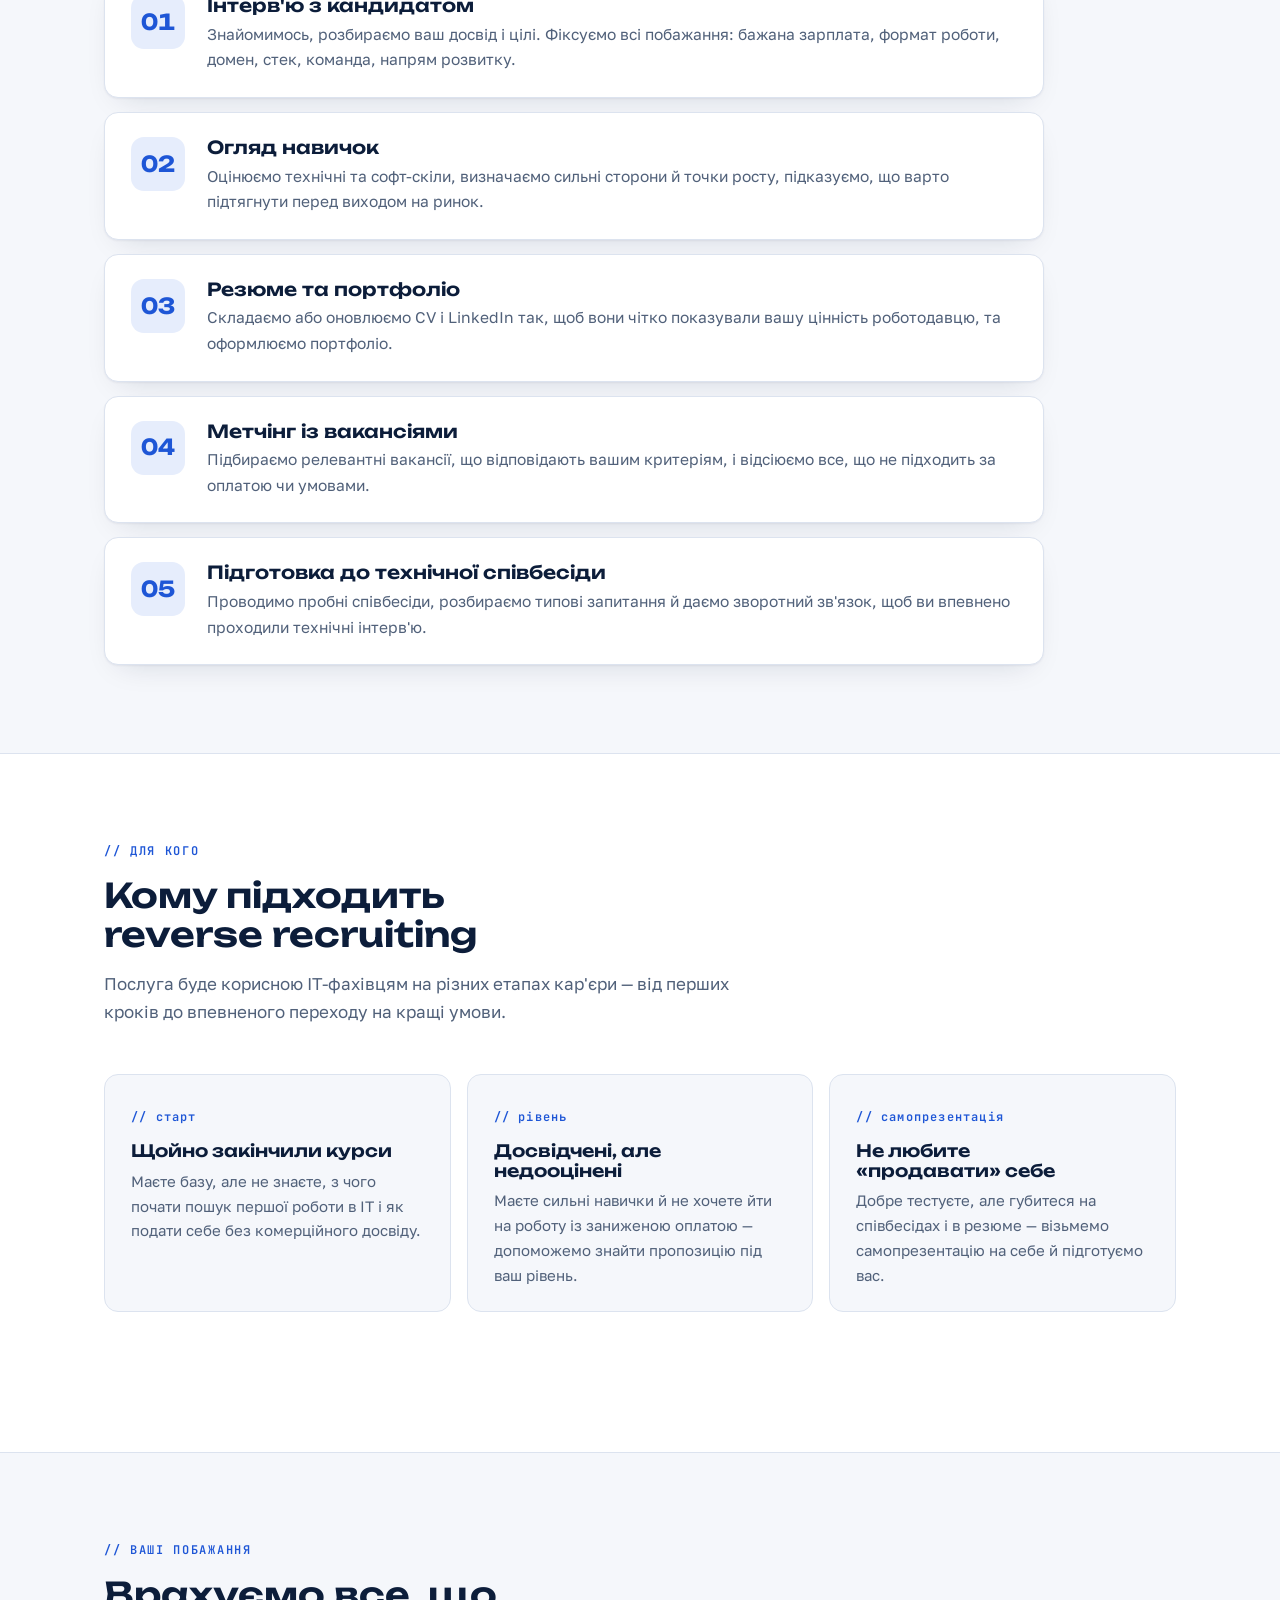
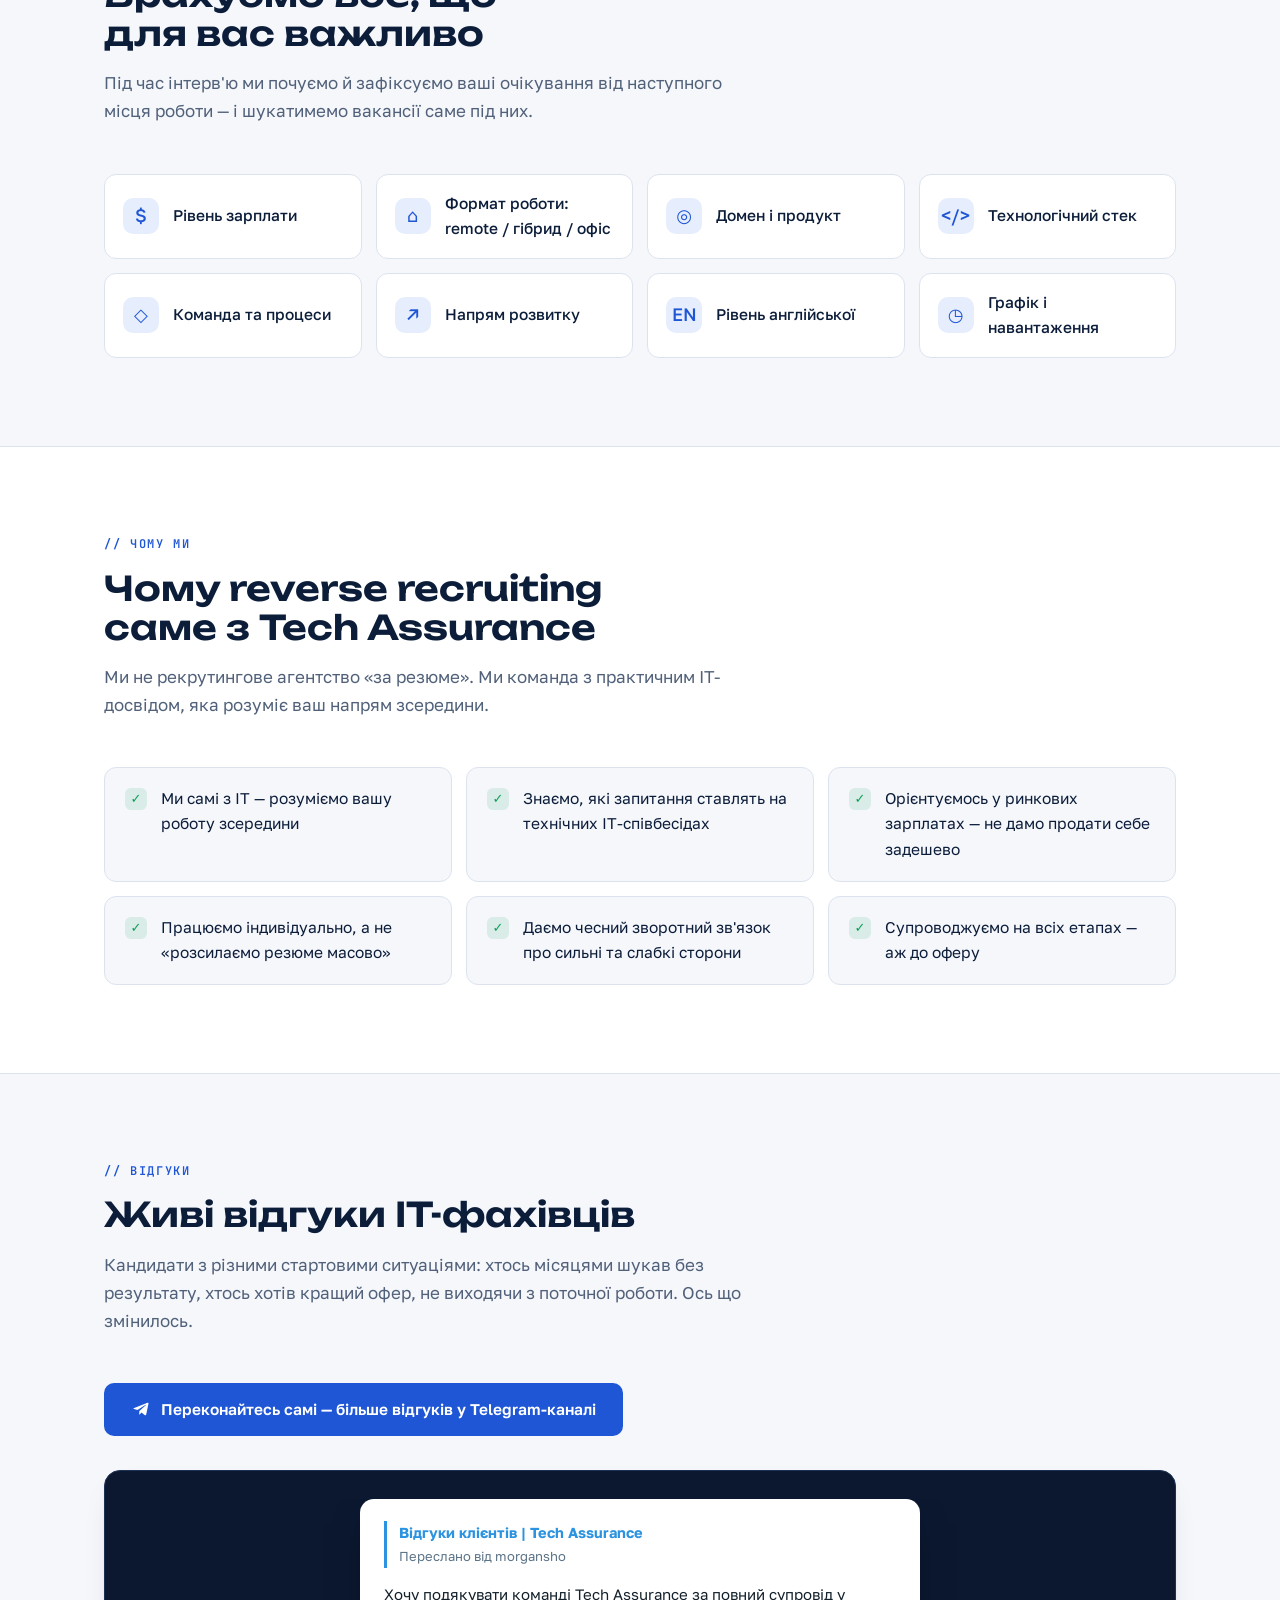
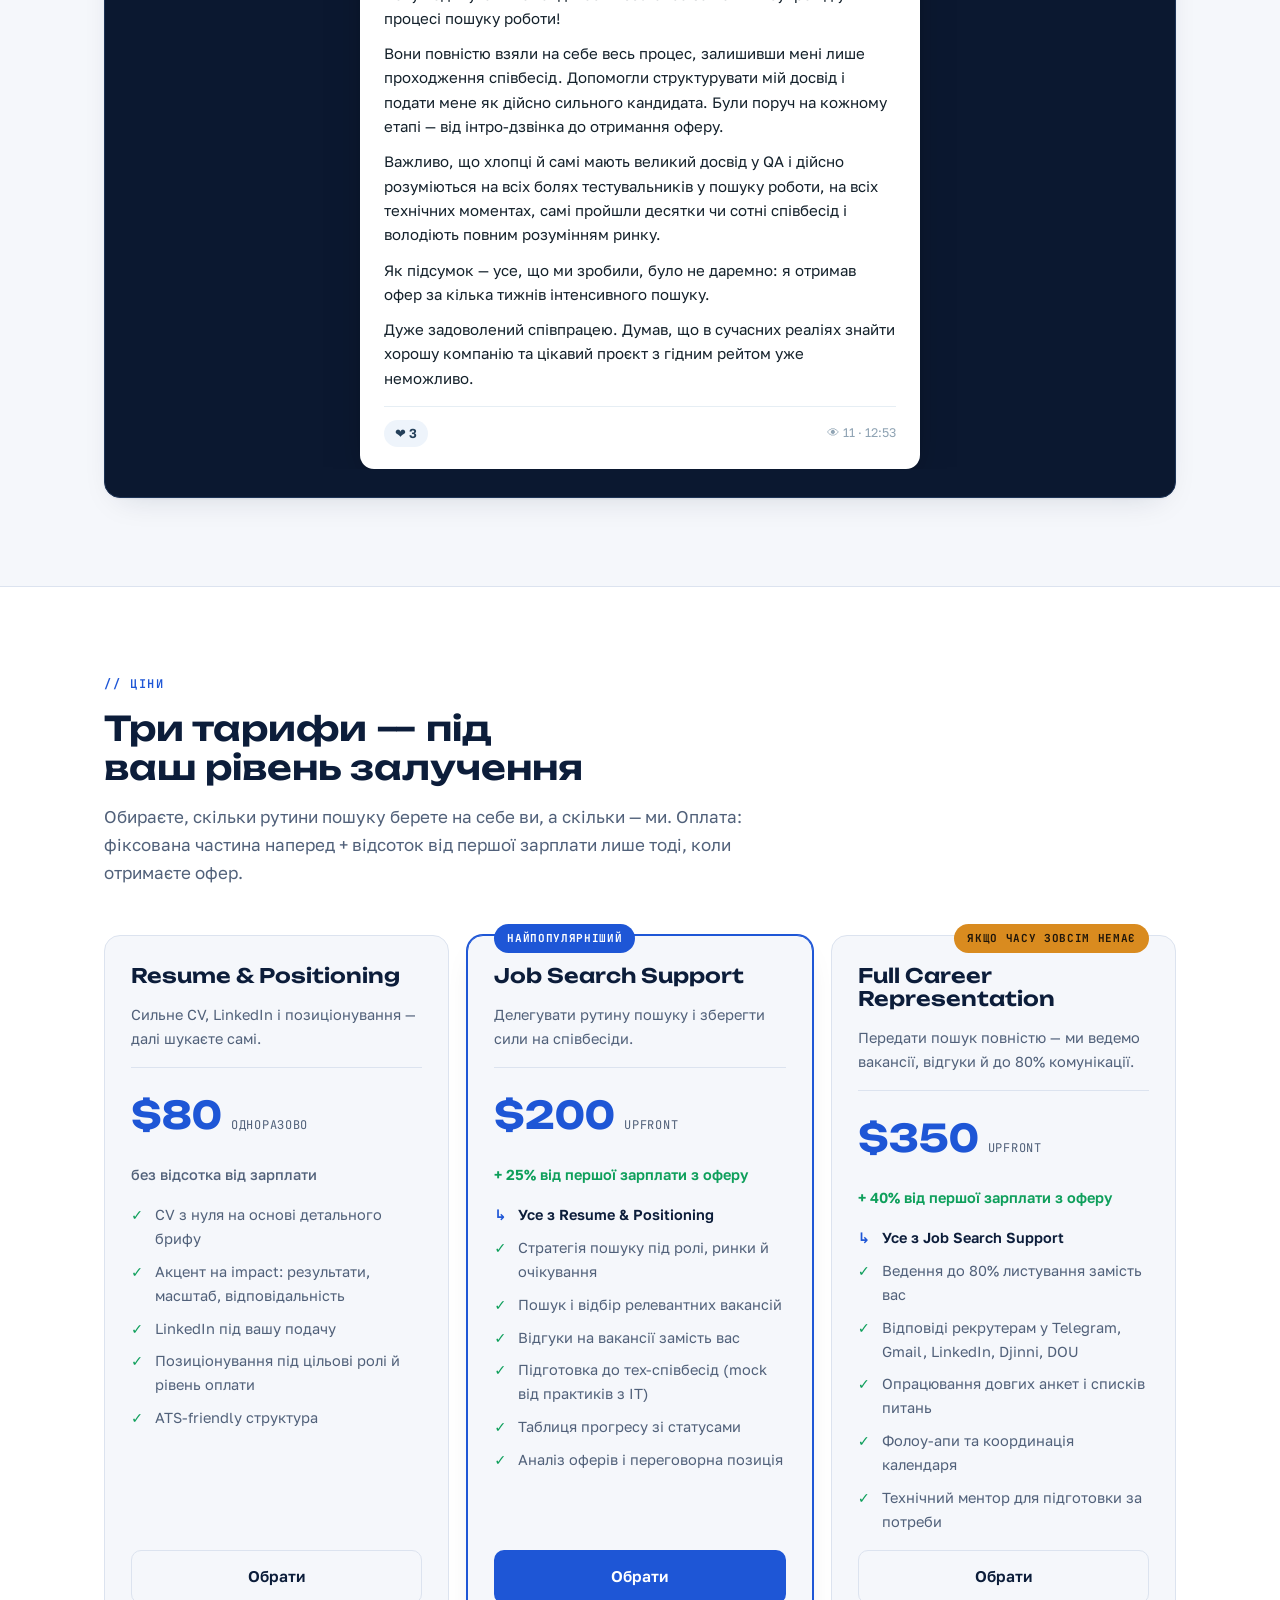
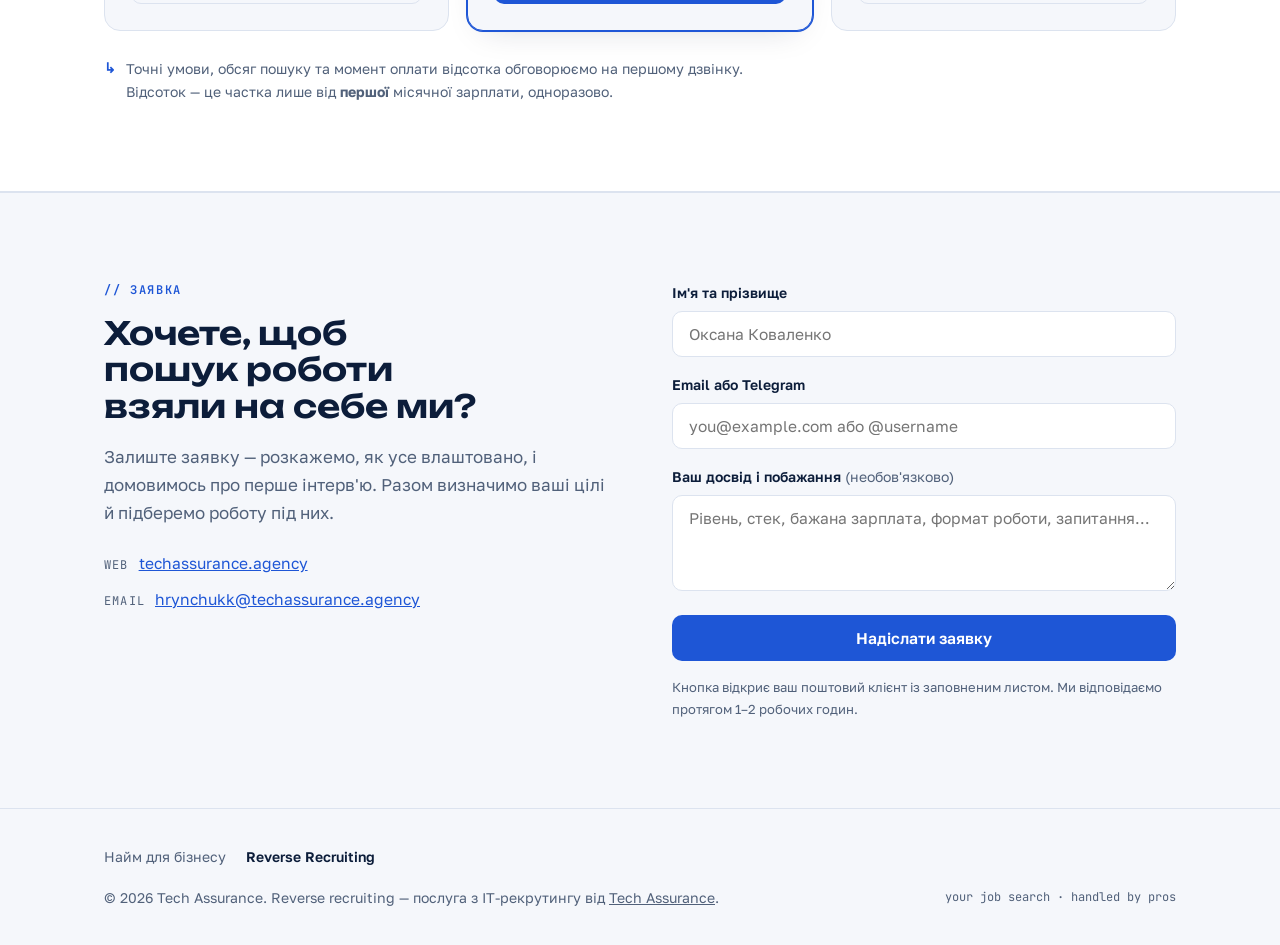
==== commit f1143944: "Diversify cases section across IT roles Replace the all-QA before/after cases with a spread across I" ====
--- a/reverse-recruiting.html
+++ b/reverse-recruiting.html
@@ -83,71 +83,72 @@
       </div>
       <div class="cases-grid">
         <article class="case-card reveal">
-          <span class="case-badge">+70%</span>
-          <div class="case-top"><h3>Manual QA Junior</h3><span class="case-meta">Remote · 4 тижні</span></div>
-          <div class="case-price">
-            <div class="cp-col"><span class="cp-label">Старт</span><span class="cp-old">$500</span></div>
-            <span class="cp-arrow" aria-hidden="true">→</span>
-            <div class="cp-col cp-col--end"><span class="cp-label">Офер</span><span class="cp-new">$850</span></div>
-          </div>
-          <p class="case-desc">Рекрутери не бачили за резюме нічого, крім «писав тест-кейси» — жодного прикладу процесу, багів, взаємодії з розробниками. Показали конкретні кейси й метрики знайдених дефектів, і кандидат перестав губитися серед сотень схожих джунів.</p>
+          <span class="case-badge">+54%</span>
+          <div class="case-top"><h3>Front-end Developer</h3><span class="case-meta">Remote · 5 тижнів</span></div>
+          <div class="case-price">
+            <div class="cp-col"><span class="cp-label">Старт</span><span class="cp-old">$2&#8201;600</span></div>
+            <span class="cp-arrow" aria-hidden="true">→</span>
+            <div class="cp-col cp-col--end"><span class="cp-label">Офер</span><span class="cp-new">$4&#8201;000</span></div>
+          </div>
+          <p class="case-desc">Сильний у React, але CV — список технологій, а не результатів. Переупакували через продуктовий вплив: що покращив у метриках і UX, за які частини відповідав.</p>
+        </article>
+
+        <article class="case-card reveal">
+          <span class="case-badge">+60%</span>
+          <div class="case-top"><h3>Back-end Developer</h3><span class="case-meta">Remote · 6 тижнів</span></div>
+          <div class="case-price">
+            <div class="cp-col"><span class="cp-label">Старт</span><span class="cp-old">$3&#8201;000</span></div>
+            <span class="cp-arrow" aria-hidden="true">→</span>
+            <div class="cp-col cp-col--end"><span class="cp-label">Офер</span><span class="cp-new">$4&#8201;800</span></div>
+          </div>
+          <p class="case-desc">Резюме описувало стек, а не масштаб. Показали навантаження, архітектурні рішення й системи, які тягнув, — і рівень оферів змінився.</p>
+        </article>
+
+        <article class="case-card reveal">
+          <span class="case-badge">+57%</span>
+          <div class="case-top"><h3>DevOps Engineer</h3><span class="case-meta">Remote · 6 тижнів</span></div>
+          <div class="case-price">
+            <div class="cp-col"><span class="cp-label">Старт</span><span class="cp-old">$3&#8201;500</span></div>
+            <span class="cp-arrow" aria-hidden="true">→</span>
+            <div class="cp-col cp-col--end"><span class="cp-label">Офер</span><span class="cp-new">$5&#8201;500</span></div>
+          </div>
+          <p class="case-desc">Губився серед сотень схожих профілів. Винесли конкретні CI/CD- та інфраструктурні кейси з цифрами економії ресурсів і часу.</p>
         </article>
 
         <article class="case-card reveal">
           <span class="case-badge">+67%</span>
-          <div class="case-top"><h3>Manual QA Middle</h3><span class="case-meta">Remote · 5 тижнів</span></div>
-          <div class="case-price">
-            <div class="cp-col"><span class="cp-label">Старт</span><span class="cp-old">$1&#8201;200</span></div>
-            <span class="cp-arrow" aria-hidden="true">→</span>
-            <div class="cp-col cp-col--end"><span class="cp-label">Офер</span><span class="cp-new">$2&#8201;000</span></div>
-          </div>
-          <p class="case-desc">3 роки досвіду, але CV виглядало як список функціоналу, який тестував, без контексту складності продукту й відповідальності. Перепакували через зону впливу: скільки релізів супроводжував, як будував тест-план з нуля.</p>
+          <div class="case-top"><h3>QA Automation</h3><span class="case-meta">Remote · 7 тижнів</span></div>
+          <div class="case-price">
+            <div class="cp-col"><span class="cp-label">Старт</span><span class="cp-old">$3&#8201;000</span></div>
+            <span class="cp-arrow" aria-hidden="true">→</span>
+            <div class="cp-col cp-col--end"><span class="cp-label">Офер</span><span class="cp-new">$5&#8201;000</span></div>
+          </div>
+          <p class="case-desc">Будував CI/CD-інтеграцію тестів і архітектуру фреймворку для кількох команд, але CV виглядало як звичайний список навичок. Рекрутери не бачили ні масштабу, ні архітектурних рішень. Показали це окремим блоком.</p>
         </article>
 
         <article class="case-card reveal">
           <span class="case-badge">+60%</span>
-          <div class="case-top"><h3>Manual QA Senior</h3><span class="case-meta">Remote · 6 тижнів</span></div>
+          <div class="case-top"><h3>Business Analyst</h3><span class="case-meta">Remote · 5 тижнів</span></div>
           <div class="case-price">
             <div class="cp-col"><span class="cp-label">Старт</span><span class="cp-old">$2&#8201;000</span></div>
             <span class="cp-arrow" aria-hidden="true">→</span>
             <div class="cp-col cp-col--end"><span class="cp-label">Офер</span><span class="cp-new">$3&#8201;200</span></div>
           </div>
-          <p class="case-desc">Вів QA-процес на весь продукт, менторив джунів, але в резюме це звучало просто: «тестування функціоналу». Ринок не бачив ні лідерства, ні побудови процесу з нуля. Показали це прямо.</p>
-        </article>
-
-        <article class="case-card reveal">
-          <span class="case-badge">+88%</span>
-          <div class="case-top"><h3>Automation QA Junior</h3><span class="case-meta">Remote · 4 тижні</span></div>
-          <div class="case-price">
-            <div class="cp-col"><span class="cp-label">Старт</span><span class="cp-old">$800</span></div>
-            <span class="cp-arrow" aria-hidden="true">→</span>
-            <div class="cp-col cp-col--end"><span class="cp-label">Офер</span><span class="cp-new">$1&#8201;500</span></div>
-          </div>
-          <p class="case-desc">Знав Selenium і Java, але відгукувався хаотично й губився серед сотень автотестерів-початківців. CV не показувало жодного самостійного проєкту з автоматизації. Додали конкретний приклад фреймворку, який писав сам.</p>
-        </article>
-
-        <article class="case-card reveal">
-          <span class="case-badge">+67%</span>
-          <div class="case-top"><h3>Automation QA Middle</h3><span class="case-meta">Remote · 6 тижнів</span></div>
-          <div class="case-price">
-            <div class="cp-col"><span class="cp-label">Старт</span><span class="cp-old">$1&#8201;800</span></div>
-            <span class="cp-arrow" aria-hidden="true">→</span>
-            <div class="cp-col cp-col--end"><span class="cp-label">Офер</span><span class="cp-new">$3&#8201;000</span></div>
-          </div>
-          <p class="case-desc">Писав автотести роками, але резюме описувало інструменти, а не результат: скільки часу економив командам, наскільки скоротив ручне регресійне тестування. Перепакували через impact, а не стек.</p>
-        </article>
-
-        <article class="case-card reveal">
-          <span class="case-badge">+67%</span>
-          <div class="case-top"><h3>Automation QA Senior</h3><span class="case-meta">Remote · 7 тижнів</span></div>
-          <div class="case-price">
-            <div class="cp-col"><span class="cp-label">Старт</span><span class="cp-old">$3&#8201;000</span></div>
-            <span class="cp-arrow" aria-hidden="true">→</span>
-            <div class="cp-col cp-col--end"><span class="cp-label">Офер</span><span class="cp-new">$5&#8201;000</span></div>
-          </div>
-          <p class="case-desc">Будував CI/CD-інтеграцію тестів і архітектуру фреймворку для кількох команд, але CV виглядало як звичайний QA-список навичок. Рекрутери не бачили ні масштабу, ні архітектурних рішень. Показали це окремим блоком.</p>
-        </article>
-      </div>
+          <p class="case-desc">Резюме = перелік артефактів і процесів. Показали вплив на продукт і бізнес-рішення, які проштовхнув, — і подача стала сильнішою.</p>
+        </article>
+
+        <article class="case-card reveal">
+          <span class="case-badge">+63%</span>
+          <div class="case-top"><h3>Product Manager</h3><span class="case-meta">Remote · 8 тижнів</span></div>
+          <div class="case-price">
+            <div class="cp-col"><span class="cp-label">Старт</span><span class="cp-old">$3&#8201;200</span></div>
+            <span class="cp-arrow" aria-hidden="true">→</span>
+            <div class="cp-col cp-col--end"><span class="cp-label">Офер</span><span class="cp-new">$5&#8201;200</span></div>
+          </div>
+          <p class="case-desc">Три продукти в досвіді, але без бізнес-impact у резюме. Винесли метрики росту й відповідальність — hiring-менеджери побачили реальний внесок.</p>
+        </article>
+      </div>
+      <p class="salary-src reveal">Приклади ґрунтуються на реальних кейсах нашої практики та ринкових вилках (медіани DOU-рівня). Конкретний результат залежить від досвіду, напряму й ситуації на ринку.</p>
     </div>
   </section>
 
